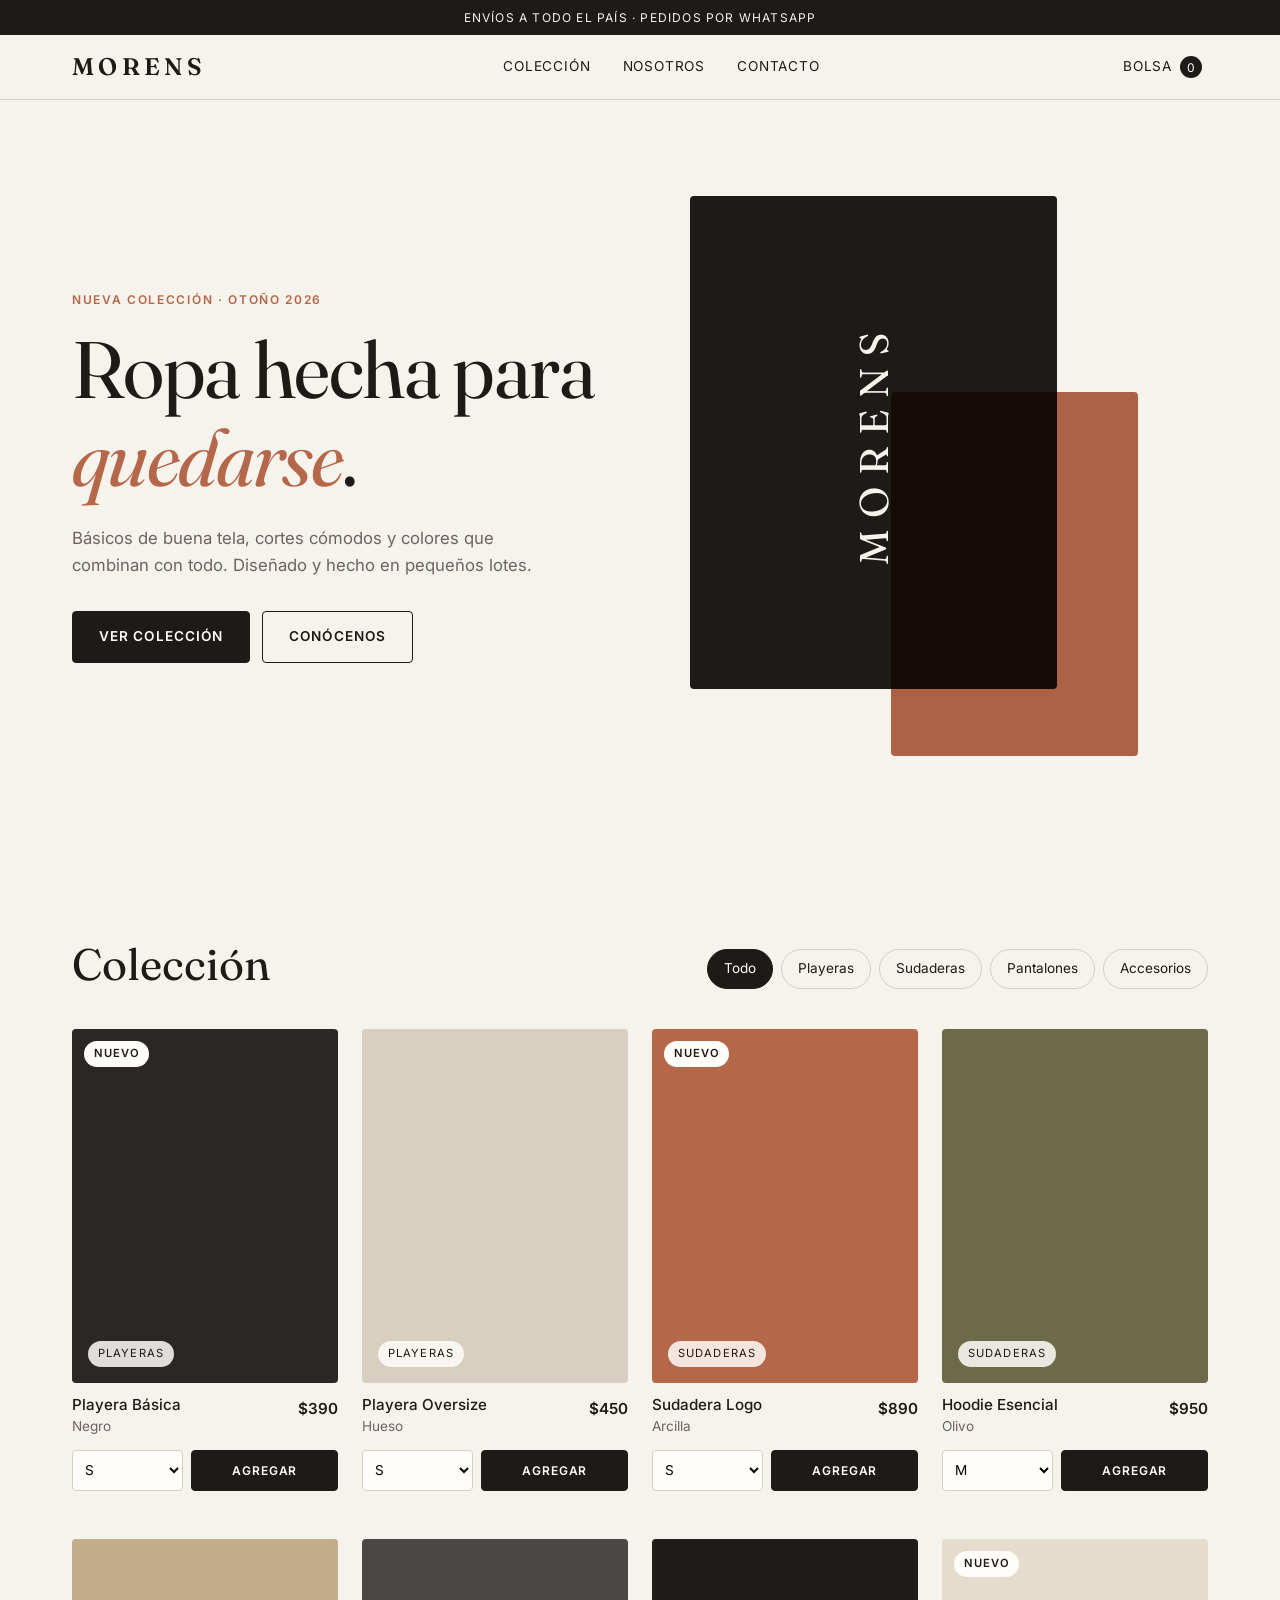
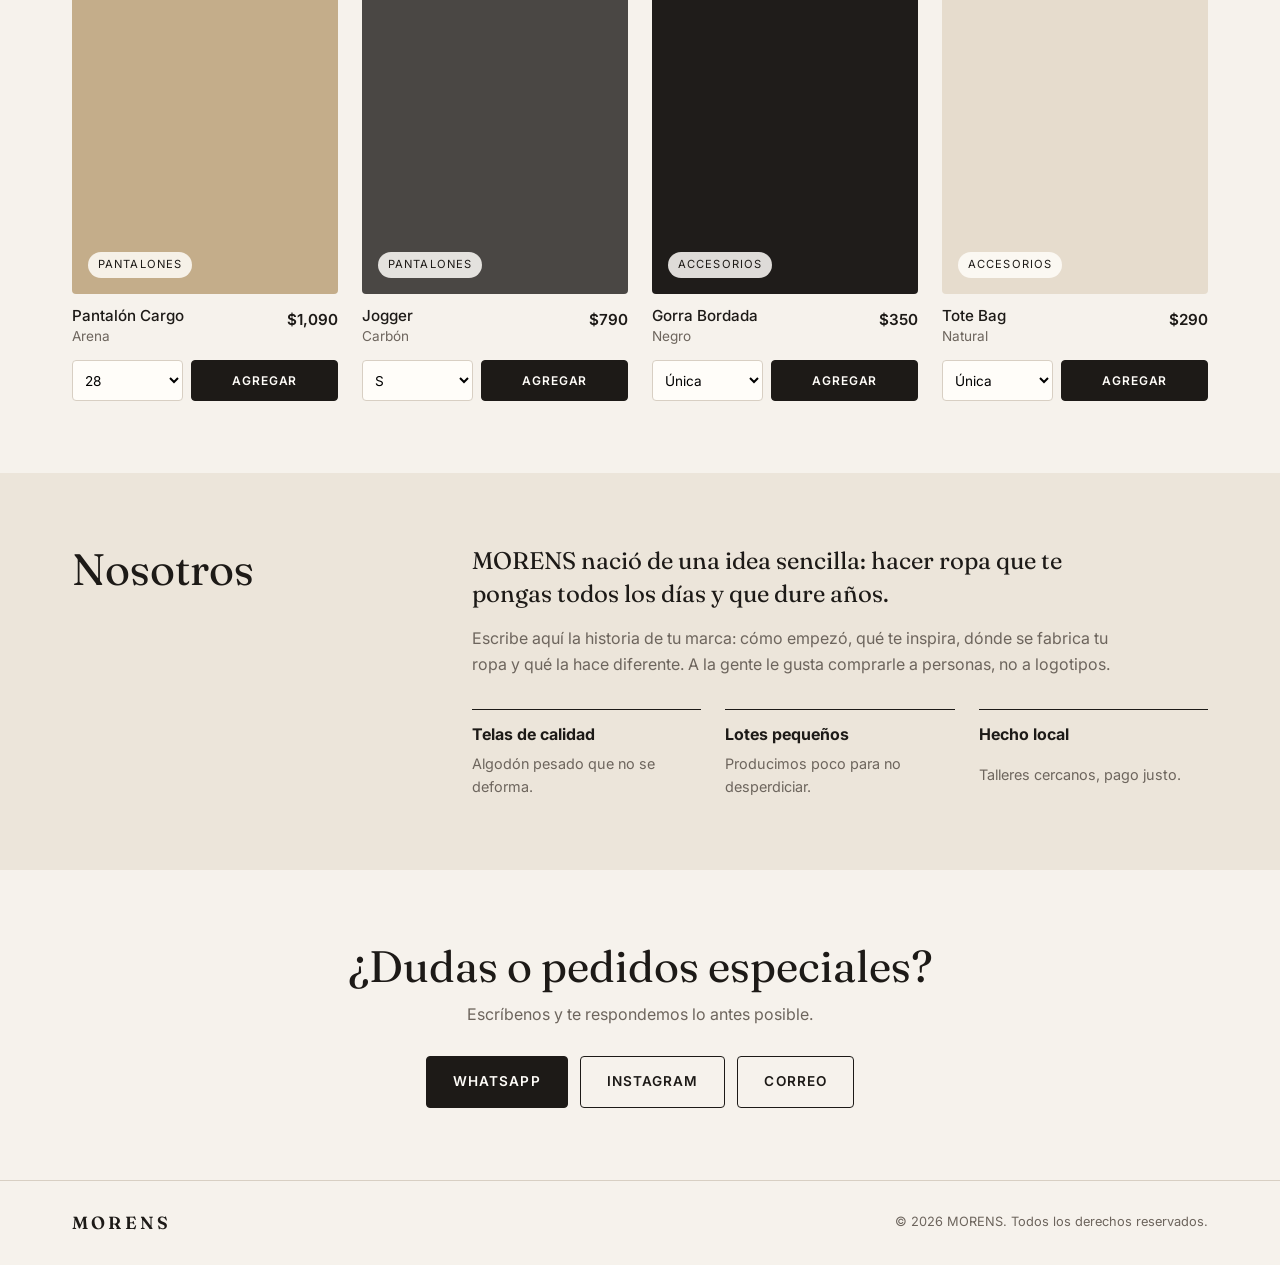
==== index.html @ 26c2f021 "Crear página web de la tienda MORENS Sitio estático listo para GitHub Pages: portada, catálogo con f" ====
<!doctype html>
<html lang="es">
<head>
  <meta charset="utf-8">
  <meta name="viewport" content="width=device-width, initial-scale=1">
  <title>MORENS — Ropa</title>
  <meta name="description" content="MORENS: ropa con estilo propio. Descubre la colección y haz tu pedido por WhatsApp.">
  <meta property="og:title" content="MORENS — Ropa">
  <meta property="og:description" content="Descubre la colección y haz tu pedido por WhatsApp.">
  <link rel="preconnect" href="https://fonts.googleapis.com">
  <link rel="preconnect" href="https://fonts.gstatic.com" crossorigin>
  <link href="https://fonts.googleapis.com/css2?family=Fraunces:opsz,wght@9..144,400;9..144,600&family=Inter:wght@400;500;600&display=swap" rel="stylesheet">
  <link rel="stylesheet" href="css/styles.css">
</head>
<body>
  <div class="anuncio">Envíos a todo el país · Pedidos por WhatsApp</div>

  <header class="header">
    <div class="contenedor header__fila">
      <button class="icon-btn menu-btn" aria-label="Abrir menú" aria-expanded="false" aria-controls="nav">
        <span></span><span></span>
      </button>
      <a href="#inicio" class="logo">MORENS</a>
      <nav id="nav" class="nav">
        <a href="#coleccion">Colección</a>
        <a href="#nosotros">Nosotros</a>
        <a href="#contacto">Contacto</a>
      </nav>
      <button class="bolsa-btn" aria-label="Abrir bolsa de compra">
        Bolsa <span class="bolsa-btn__num" data-num-bolsa>0</span>
      </button>
    </div>
  </header>

  <main>
    <section id="inicio" class="hero">
      <div class="contenedor hero__grid">
        <div class="hero__texto">
          <p class="eyebrow">Nueva colección · Otoño 2026</p>
          <h1>Ropa hecha para <em>quedarse</em>.</h1>
          <p class="hero__sub">Básicos de buena tela, cortes cómodos y colores que combinan con todo. Diseñado y hecho en pequeños lotes.</p>
          <div class="hero__acciones">
            <a href="#coleccion" class="btn btn--oscuro">Ver colección</a>
            <a href="#nosotros" class="btn btn--linea">Conócenos</a>
          </div>
        </div>
        <div class="hero__visual" aria-hidden="true">
          <div class="hero__bloque hero__bloque--a"><span>MORENS</span></div>
          <div class="hero__bloque hero__bloque--b"></div>
        </div>
      </div>
    </section>

    <section id="coleccion" class="seccion">
      <div class="contenedor">
        <div class="seccion__cabecera">
          <h2>Colección</h2>
          <div class="filtros" role="tablist" aria-label="Filtrar por categoría" data-filtros></div>
        </div>
        <div class="grid-productos" data-productos></div>
      </div>
    </section>

    <section id="nosotros" class="seccion seccion--alt">
      <div class="contenedor nosotros">
        <h2>Nosotros</h2>
        <div class="nosotros__texto">
          <p class="destacado">MORENS nació de una idea sencilla: hacer ropa que te pongas todos los días y que dure años.</p>
          <p>Escribe aquí la historia de tu marca: cómo empezó, qué te inspira, dónde se fabrica tu ropa y qué la hace diferente. A la gente le gusta comprarle a personas, no a logotipos.</p>
          <ul class="valores">
            <li><strong>Telas de calidad</strong><span>Algodón pesado que no se deforma.</span></li>
            <li><strong>Lotes pequeños</strong><span>Producimos poco para no desperdiciar.</span></li>
            <li><strong>Hecho local</strong><span>Talleres cercanos, pago justo.</span></li>
          </ul>
        </div>
      </div>
    </section>

    <section id="contacto" class="seccion">
      <div class="contenedor contacto">
        <h2>¿Dudas o pedidos especiales?</h2>
        <p>Escríbenos y te respondemos lo antes posible.</p>
        <div class="contacto__links">
          <a class="btn btn--oscuro" data-link-whatsapp target="_blank" rel="noopener">WhatsApp</a>
          <a class="btn btn--linea" data-link-instagram target="_blank" rel="noopener">Instagram</a>
          <a class="btn btn--linea" data-link-correo>Correo</a>
        </div>
      </div>
    </section>
  </main>

  <footer class="footer">
    <div class="contenedor footer__fila">
      <span class="logo logo--chico">MORENS</span>
      <span>© <span data-anio></span> MORENS. Todos los derechos reservados.</span>
    </div>
  </footer>

  <!-- Bolsa de compra -->
  <div class="overlay" data-overlay hidden></div>
  <aside class="bolsa" aria-label="Bolsa de compra" aria-hidden="true">
    <div class="bolsa__cabecera">
      <h3>Tu bolsa</h3>
      <button class="icon-btn cerrar-btn" data-cerrar-bolsa aria-label="Cerrar bolsa">×</button>
    </div>
    <div class="bolsa__items" data-bolsa-items></div>
    <div class="bolsa__pie">
      <div class="bolsa__total"><span>Total</span><strong data-bolsa-total>$0</strong></div>
      <button class="btn btn--oscuro btn--ancho" data-enviar-pedido>Enviar pedido por WhatsApp</button>
      <p class="bolsa__nota">Te confirmamos disponibilidad, envío y forma de pago por WhatsApp.</p>
    </div>
  </aside>

  <div class="aviso" role="status" aria-live="polite" data-aviso></div>

  <script src="js/productos.js"></script>
  <script src="js/main.js"></script>
</body>
</html>
---- css/styles.css ----
/* ============================================================
   Colores y tipografía de la marca — cámbialos aquí
   ============================================================ */
:root {
  --fondo: #f6f2ec;
  --fondo-alt: #ece5da;
  --tinta: #1d1a17;
  --tinta-suave: #6d655d;
  --acento: #b5674a;
  --linea: #d8cfc3;
  --blanco: #fffdf9;

  --serif: "Fraunces", Georgia, serif;
  --sans: "Inter", system-ui, -apple-system, sans-serif;

  --radio: 4px;
  --ancho: 1200px;
}

*,
*::before,
*::after { box-sizing: border-box; }

html { scroll-behavior: smooth; scroll-padding-top: 72px; }

body {
  margin: 0;
  background: var(--fondo);
  color: var(--tinta);
  font-family: var(--sans);
  font-size: 16px;
  line-height: 1.6;
  -webkit-font-smoothing: antialiased;
}
body.sin-scroll { overflow: hidden; }

img { max-width: 100%; display: block; }
a { color: inherit; }
h1, h2, h3 { font-family: var(--serif); font-weight: 400; line-height: 1.1; margin: 0; }
h2 { font-size: clamp(2rem, 4vw, 2.75rem); }
button { font: inherit; color: inherit; cursor: pointer; }

.contenedor { width: 100%; max-width: var(--ancho); margin: 0 auto; padding: 0 16px; }
@media (min-width: 720px) { .contenedor { padding: 0 32px; } }

.sr-only {
  position: absolute; width: 1px; height: 1px; padding: 0; margin: -1px;
  overflow: hidden; clip: rect(0 0 0 0); white-space: nowrap; border: 0;
}

/* ---------- Botones ---------- */
.btn {
  display: inline-flex; align-items: center; justify-content: center;
  padding: 14px 26px;
  border: 1px solid var(--tinta);
  border-radius: var(--radio);
  font-size: 0.85rem; font-weight: 600; letter-spacing: 0.08em; text-transform: uppercase;
  text-decoration: none;
  transition: background 0.2s, color 0.2s, opacity 0.2s;
}
.btn--oscuro { background: var(--tinta); color: var(--blanco); }
.btn--oscuro:hover { background: var(--acento); border-color: var(--acento); }
.btn--linea { background: transparent; }
.btn--linea:hover { background: var(--tinta); color: var(--blanco); }
.btn--chico { padding: 10px 16px; font-size: 0.75rem; }
.btn--ancho { width: 100%; }
.btn:disabled { opacity: 0.4; cursor: not-allowed; }

.icon-btn { background: none; border: 0; padding: 8px; }

/* ---------- Anuncio y header ---------- */
.anuncio {
  background: var(--tinta); color: var(--fondo);
  text-align: center; font-size: 0.75rem; letter-spacing: 0.1em; text-transform: uppercase;
  padding: 8px 16px;
}

.header {
  position: sticky; top: 0; z-index: 20;
  background: color-mix(in srgb, var(--fondo) 92%, transparent);
  backdrop-filter: blur(8px);
  border-bottom: 1px solid var(--linea);
}
.header__fila { display: flex; align-items: center; justify-content: space-between; height: 64px; gap: 16px; }

.logo {
  font-family: var(--serif); font-size: 1.5rem; font-weight: 600;
  letter-spacing: 0.18em; text-decoration: none;
}
.logo--chico { font-size: 1.1rem; }

.nav { display: flex; gap: 32px; }
.nav a { text-decoration: none; font-size: 0.85rem; letter-spacing: 0.06em; text-transform: uppercase; }
.nav a:hover { color: var(--acento); }

.bolsa-btn {
  background: none; border: 0; display: flex; align-items: center; gap: 8px;
  font-size: 0.85rem; letter-spacing: 0.06em; text-transform: uppercase;
}
.bolsa-btn__num {
  display: inline-grid; place-items: center; min-width: 22px; height: 22px; padding: 0 6px;
  background: var(--tinta); color: var(--blanco); border-radius: 11px; font-size: 0.75rem;
}

.menu-btn { display: none; flex-direction: column; gap: 6px; width: 40px; }
.menu-btn span { display: block; height: 1.5px; width: 22px; background: var(--tinta); transition: transform 0.2s; }
.menu-btn[aria-expanded="true"] span:first-child { transform: translateY(3.75px) rotate(45deg); }
.menu-btn[aria-expanded="true"] span:last-child { transform: translateY(-3.75px) rotate(-45deg); }

@media (max-width: 719px) {
  .menu-btn { display: flex; }
  .logo { position: absolute; left: 50%; transform: translateX(-50%); }
  .nav {
    position: absolute; top: 64px; left: 0; right: 0;
    flex-direction: column; gap: 0;
    background: var(--fondo); border-bottom: 1px solid var(--linea);
    display: none;
  }
  .nav.abierto { display: flex; }
  .nav a { padding: 16px; border-top: 1px solid var(--linea); }
}

/* ---------- Hero ---------- */
.hero { padding: 56px 0 72px; }
.hero__grid { display: grid; gap: 48px; align-items: center; }
@media (min-width: 900px) { .hero__grid { grid-template-columns: 1.1fr 1fr; } .hero { padding: 96px 0 112px; } }

.eyebrow { font-size: 0.75rem; letter-spacing: 0.14em; text-transform: uppercase; color: var(--acento); margin: 0 0 16px; font-weight: 600; }
.hero h1 { font-size: clamp(2.75rem, 7vw, 5rem); letter-spacing: -0.02em; }
.hero h1 em { color: var(--acento); }
.hero__sub { max-width: 460px; color: var(--tinta-suave); font-size: 1.05rem; margin: 24px 0 32px; }
.hero__acciones { display: flex; flex-wrap: wrap; gap: 12px; }

.hero__visual { position: relative; aspect-ratio: 4 / 5; max-height: 560px; }
.hero__bloque { position: absolute; border-radius: var(--radio); }
.hero__bloque--a {
  inset: 0 18% 12% 0; background: var(--tinta);
  display: grid; place-items: center;
}
.hero__bloque--a span {
  font-family: var(--serif); color: var(--fondo); font-size: clamp(1.5rem, 4vw, 2.5rem);
  letter-spacing: 0.3em; writing-mode: vertical-rl; transform: rotate(180deg);
}
.hero__bloque--b { inset: 35% 0 0 45%; background: var(--acento); mix-blend-mode: multiply; }

/* ---------- Secciones ---------- */
.seccion { padding: 72px 0; }
.seccion--alt { background: var(--fondo-alt); }
.seccion__cabecera { display: flex; flex-wrap: wrap; align-items: end; justify-content: space-between; gap: 24px; margin-bottom: 40px; }

.filtros { display: flex; flex-wrap: wrap; gap: 8px; }
.filtros button {
  background: transparent; border: 1px solid var(--linea); border-radius: 999px;
  padding: 8px 16px; font-size: 0.85rem;
}
.filtros button:hover { border-color: var(--tinta); }
.filtros button[aria-selected="true"] { background: var(--tinta); color: var(--blanco); border-color: var(--tinta); }

/* ---------- Productos ---------- */
.grid-productos { display: grid; grid-template-columns: repeat(2, minmax(0, 1fr)); gap: 32px 16px; }
@media (min-width: 900px) { .grid-productos { grid-template-columns: repeat(4, minmax(0, 1fr)); gap: 48px 24px; } }

.producto__img { position: relative; aspect-ratio: 3 / 4; overflow: hidden; border-radius: var(--radio); background: var(--fondo-alt); }
.producto__img img { width: 100%; height: 100%; object-fit: cover; transition: transform 0.5s; }
.producto:hover .producto__img img,
.producto:hover .placeholder { transform: scale(1.03); }

.placeholder {
  width: 100%; height: 100%;
  background: var(--tono);
  display: grid; place-items: end start; padding: 16px;
  transition: transform 0.5s;
}
.placeholder span {
  background: rgb(255 253 249 / 0.85); color: var(--tinta);
  padding: 4px 10px; border-radius: 999px;
  font-size: 0.7rem; letter-spacing: 0.1em; text-transform: uppercase;
}

.etiqueta {
  position: absolute; top: 12px; left: 12px; z-index: 1;
  background: var(--blanco); padding: 4px 10px; border-radius: 999px;
  font-size: 0.7rem; font-weight: 600; letter-spacing: 0.08em; text-transform: uppercase;
}

.producto__info { display: flex; flex-wrap: wrap; justify-content: space-between; gap: 4px 12px; margin-top: 14px; }
.producto h3 { font-family: var(--sans); font-size: 0.95rem; font-weight: 500; }
.producto__color { margin: 2px 0 0; font-size: 0.85rem; color: var(--tinta-suave); }
.producto__precio { margin: 0; font-weight: 600; font-size: 0.95rem; white-space: nowrap; }

.producto__compra { display: flex; flex-wrap: wrap; gap: 8px; margin-top: 12px; }
.producto__compra .btn { flex: 1 1 auto; }
@media (max-width: 559px) { .producto__info { flex-direction: column; } }
.producto__compra select {
  flex: 1 1 64px; min-width: 0; padding: 8px; border: 1px solid var(--linea); border-radius: var(--radio);
  background: var(--blanco); font: inherit; font-size: 0.85rem;
}

/* ---------- Nosotros ---------- */
.nosotros { display: grid; gap: 32px; }
@media (min-width: 900px) { .nosotros { grid-template-columns: 1fr 2fr; } }
.nosotros__texto p { margin: 0 0 16px; color: var(--tinta-suave); max-width: 640px; }
.nosotros__texto .destacado { font-family: var(--serif); font-size: 1.5rem; line-height: 1.35; color: var(--tinta); }
.valores { list-style: none; padding: 0; margin: 32px 0 0; display: grid; gap: 24px; }
@media (min-width: 720px) { .valores { grid-template-columns: repeat(3, 1fr); } }
.valores li { border-top: 1px solid var(--tinta); padding-top: 12px; display: grid; gap: 4px; }
.valores span { color: var(--tinta-suave); font-size: 0.9rem; }

/* ---------- Contacto ---------- */
.contacto { text-align: center; }
.contacto p { color: var(--tinta-suave); margin: 12px 0 28px; }
.contacto__links { display: flex; flex-wrap: wrap; justify-content: center; gap: 12px; }

/* ---------- Footer ---------- */
.footer { border-top: 1px solid var(--linea); padding: 28px 0; font-size: 0.8rem; color: var(--tinta-suave); }
.footer__fila { display: flex; flex-wrap: wrap; justify-content: space-between; align-items: center; gap: 12px; }
.footer .logo { color: var(--tinta); }

/* ---------- Bolsa ---------- */
.overlay { position: fixed; inset: 0; background: rgb(0 0 0 / 0.35); z-index: 30; }
.bolsa {
  position: fixed; top: 0; right: 0; bottom: 0; z-index: 40;
  width: min(420px, 100%);
  background: var(--fondo);
  display: flex; flex-direction: column;
  transform: translateX(100%); transition: transform 0.3s ease;
  visibility: hidden;
}
.bolsa.abierta { transform: none; visibility: visible; }
.bolsa__cabecera { display: flex; justify-content: space-between; align-items: center; padding: 16px 20px; border-bottom: 1px solid var(--linea); }
.bolsa__cabecera h3 { font-size: 1.5rem; }
.cerrar-btn { font-size: 1.75rem; line-height: 1; }

.bolsa__items { flex: 1; overflow-y: auto; padding: 8px 20px; }
.bolsa__vacia { color: var(--tinta-suave); text-align: center; margin-top: 48px; }

.item { display: grid; grid-template-columns: 64px 1fr auto; gap: 14px; padding: 16px 0; border-bottom: 1px solid var(--linea); }
.item__img { aspect-ratio: 3 / 4; border-radius: var(--radio); overflow: hidden; }
.item__img img { width: 100%; height: 100%; object-fit: cover; }
.item__img .placeholder span { display: none; }
.item__info { display: grid; gap: 2px; font-size: 0.9rem; align-content: start; }
.item__info span { color: var(--tinta-suave); font-size: 0.8rem; }
.item__precio { font-weight: 600; font-size: 0.9rem; }

.cantidad { display: inline-flex; align-items: center; gap: 12px; margin-top: 8px; border: 1px solid var(--linea); border-radius: var(--radio); width: fit-content; }
.cantidad button { background: none; border: 0; width: 28px; height: 28px; }
.cantidad span { color: var(--tinta); font-size: 0.85rem; }

.bolsa__pie { padding: 20px; border-top: 1px solid var(--linea); display: grid; gap: 14px; }
.bolsa__total { display: flex; justify-content: space-between; font-size: 1.05rem; }
.bolsa__nota { margin: 0; font-size: 0.75rem; color: var(--tinta-suave); text-align: center; }

/* ---------- Aviso ---------- */
.aviso {
  position: fixed; left: 50%; bottom: 24px; z-index: 50;
  transform: translate(-50%, 20px); opacity: 0; pointer-events: none;
  background: var(--tinta); color: var(--blanco);
  padding: 12px 20px; border-radius: var(--radio); font-size: 0.85rem;
  max-width: calc(100% - 32px);
  transition: opacity 0.25s, transform 0.25s;
}
.aviso.visible { opacity: 1; transform: translate(-50%, 0); }

@media (prefers-reduced-motion: reduce) {
  * { transition: none !important; scroll-behavior: auto !important; }
}
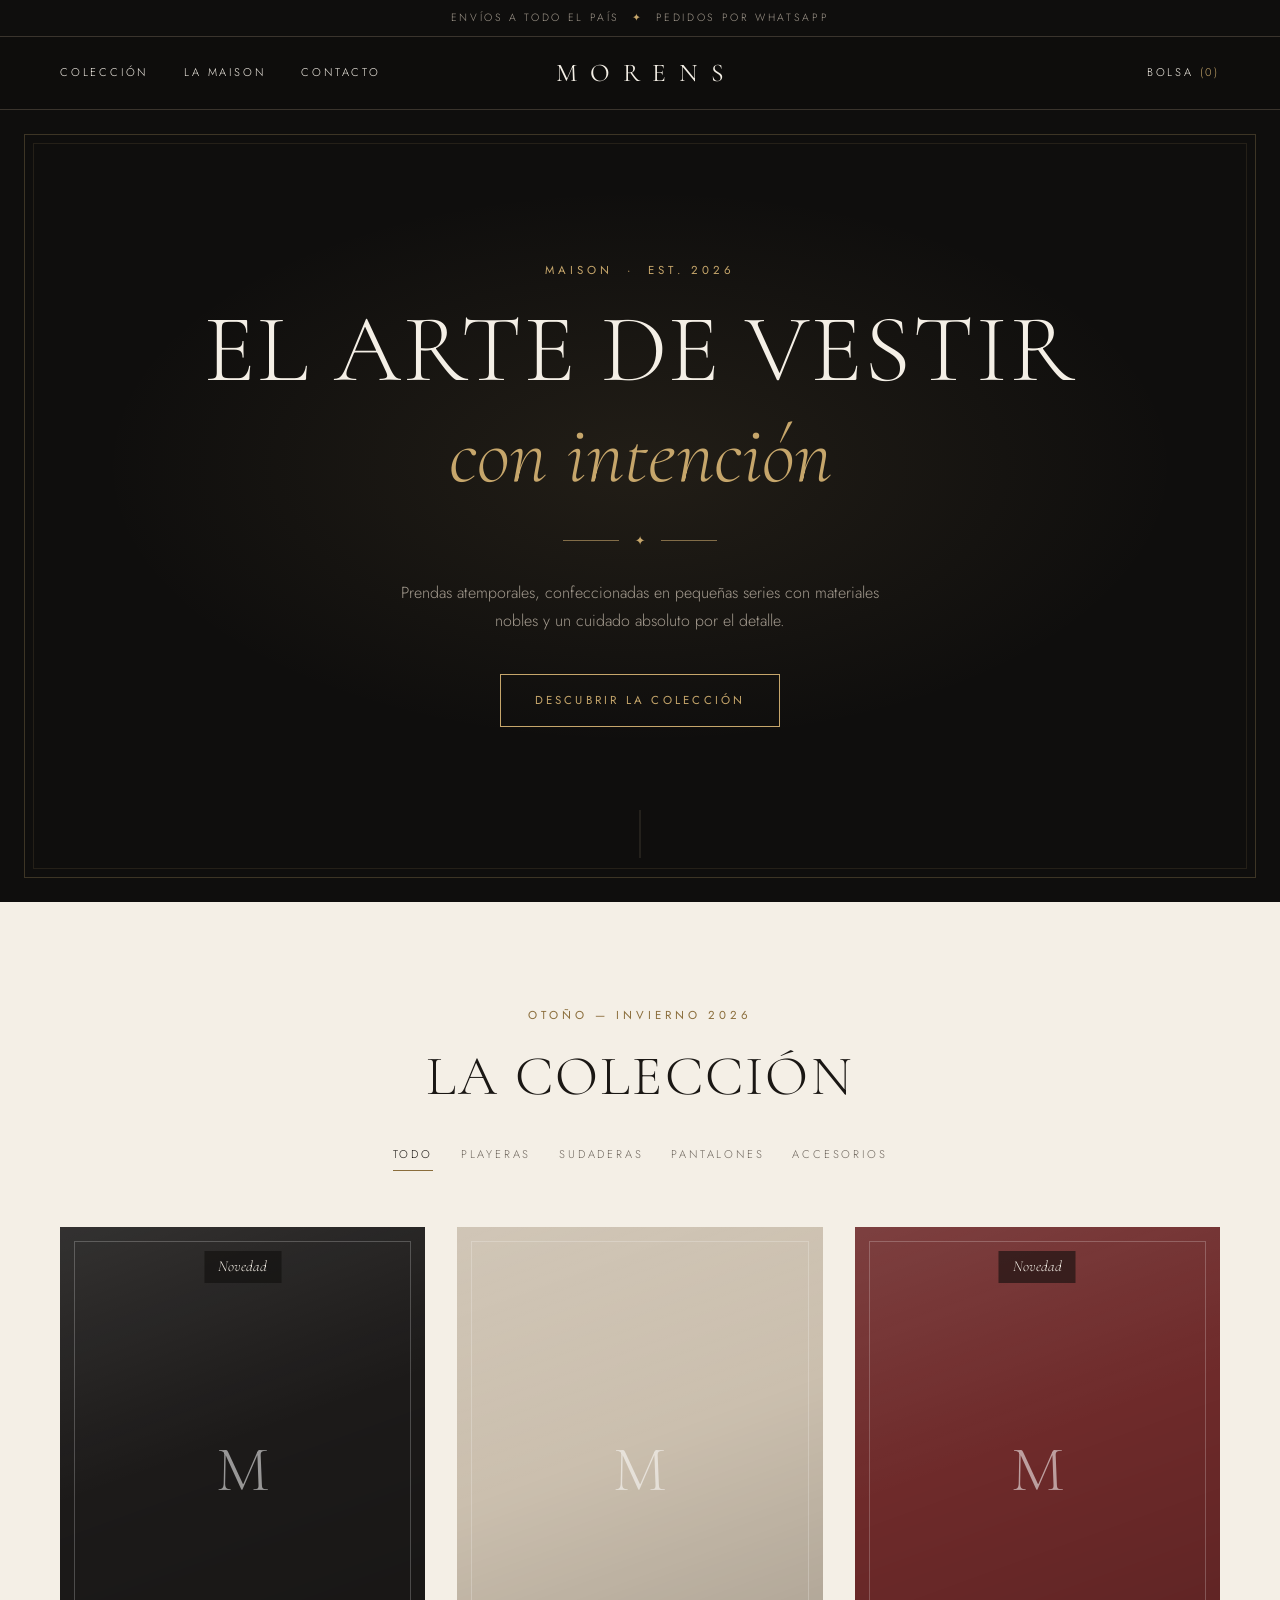
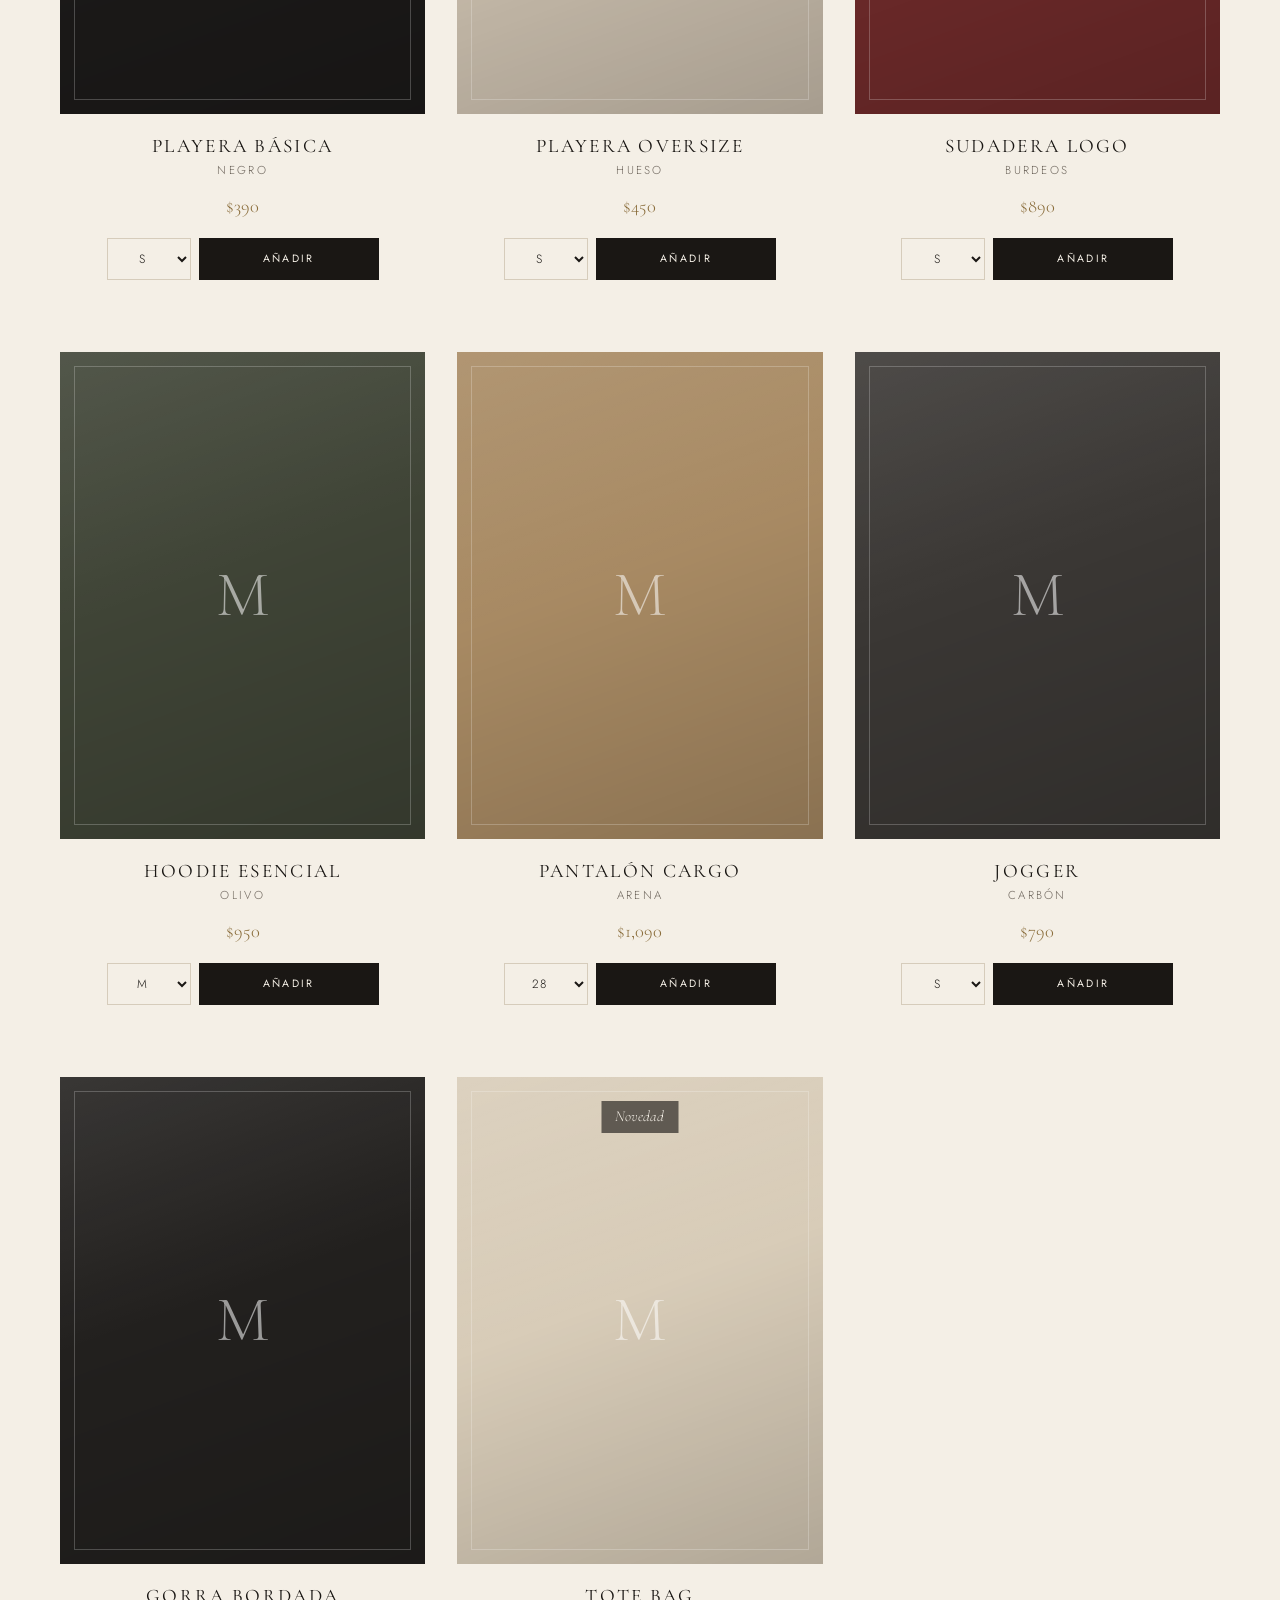
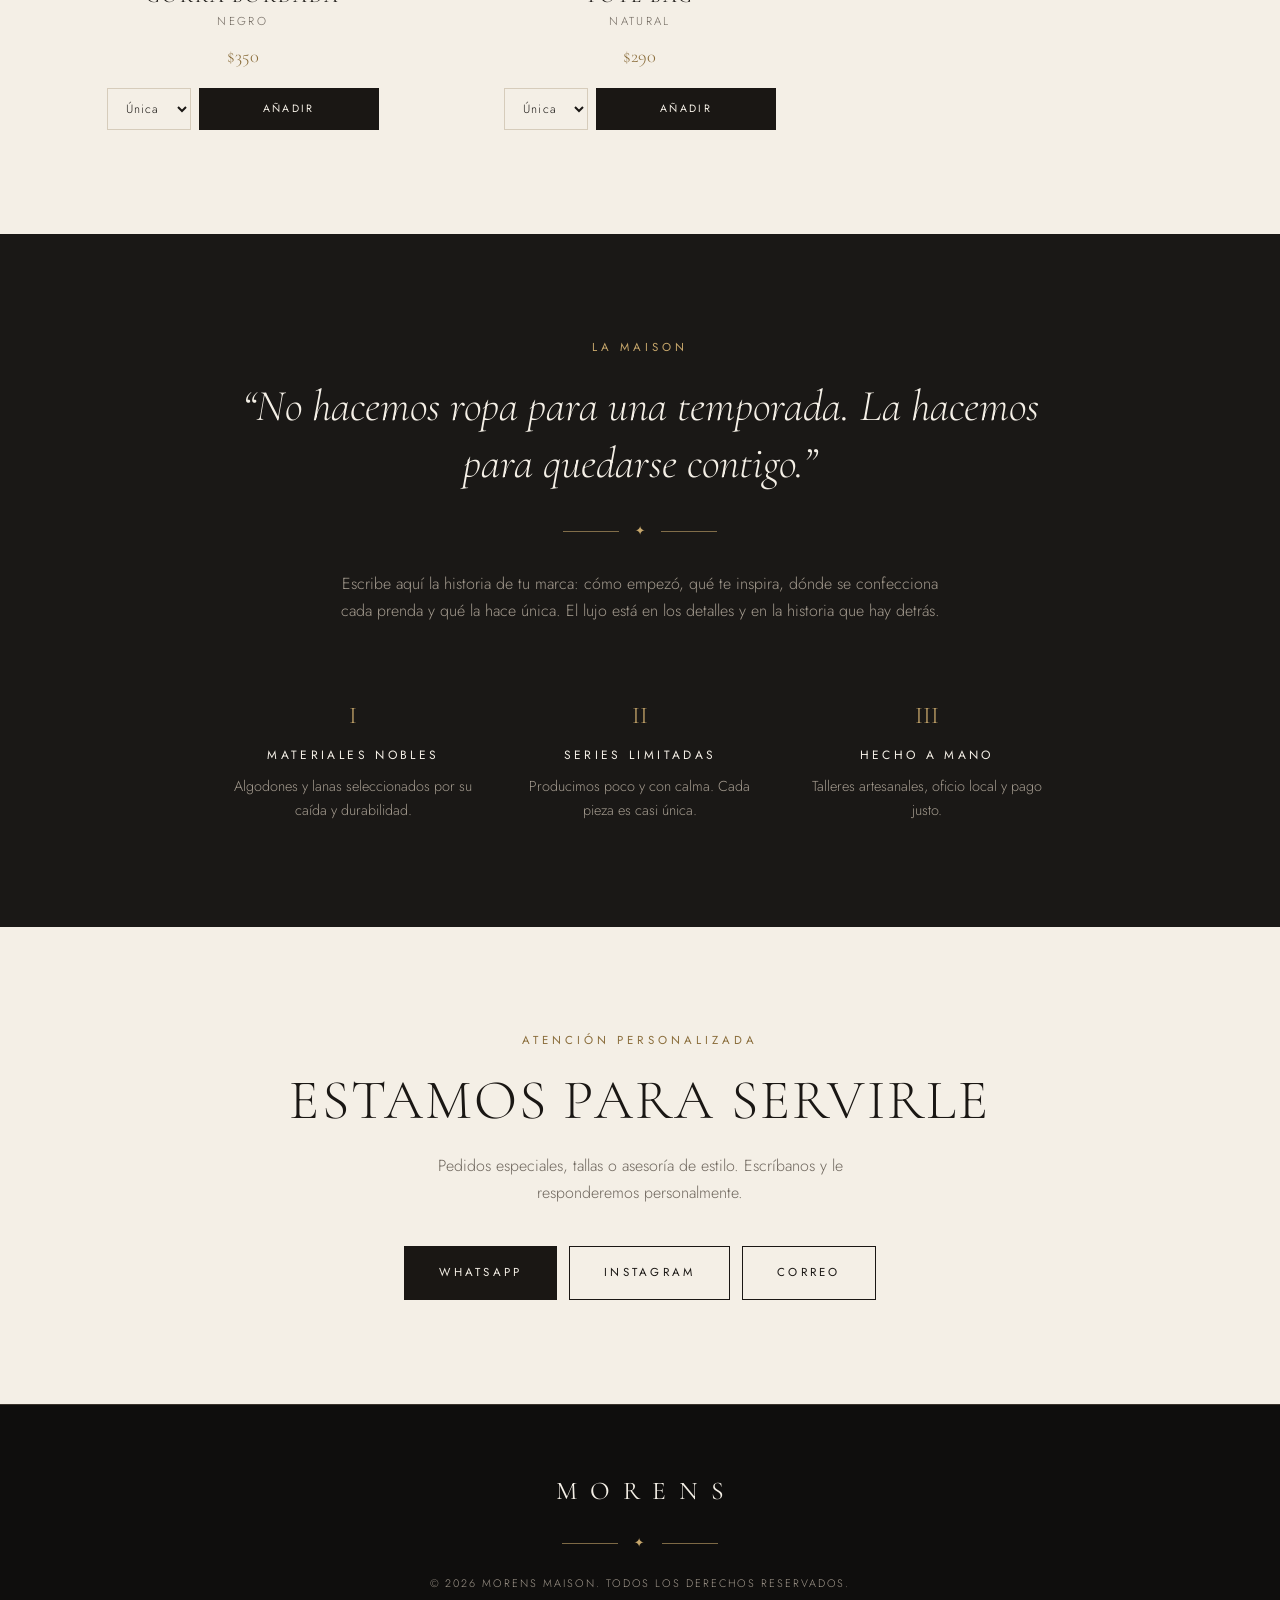
==== commit 49678696: "Cambiar la estética a un estilo de lujo elegante Fondo negro y crema con detalles dorados, tipografí" ====
--- a/index.html
+++ b/index.html
@@ -3,83 +3,79 @@
 <head>
   <meta charset="utf-8">
   <meta name="viewport" content="width=device-width, initial-scale=1">
-  <title>MORENS — Ropa</title>
-  <meta name="description" content="MORENS: ropa con estilo propio. Descubre la colección y haz tu pedido por WhatsApp.">
-  <meta property="og:title" content="MORENS — Ropa">
-  <meta property="og:description" content="Descubre la colección y haz tu pedido por WhatsApp.">
+  <title>MORENS — Maison</title>
+  <meta name="description" content="MORENS: prendas atemporales, confeccionadas en pequeñas series. Descubre la colección y haz tu pedido por WhatsApp.">
+  <meta property="og:title" content="MORENS — Maison">
+  <meta property="og:description" content="Prendas atemporales, confeccionadas en pequeñas series.">
+  <meta name="theme-color" content="#0f0e0d">
   <link rel="preconnect" href="https://fonts.googleapis.com">
   <link rel="preconnect" href="https://fonts.gstatic.com" crossorigin>
-  <link href="https://fonts.googleapis.com/css2?family=Fraunces:opsz,wght@9..144,400;9..144,600&family=Inter:wght@400;500;600&display=swap" rel="stylesheet">
+  <link href="https://fonts.googleapis.com/css2?family=Cormorant+Garamond:ital,wght@0,300;0,400;0,500;1,300;1,400&family=Jost:wght@300;400;500&display=swap" rel="stylesheet">
   <link rel="stylesheet" href="css/styles.css">
 </head>
 <body>
-  <div class="anuncio">Envíos a todo el país · Pedidos por WhatsApp</div>
+  <div class="anuncio">Envíos a todo el país <span class="orn">✦</span> Pedidos por WhatsApp</div>
 
   <header class="header">
     <div class="contenedor header__fila">
       <button class="icon-btn menu-btn" aria-label="Abrir menú" aria-expanded="false" aria-controls="nav">
         <span></span><span></span>
       </button>
-      <a href="#inicio" class="logo">MORENS</a>
       <nav id="nav" class="nav">
         <a href="#coleccion">Colección</a>
-        <a href="#nosotros">Nosotros</a>
+        <a href="#nosotros">La Maison</a>
         <a href="#contacto">Contacto</a>
       </nav>
+      <a href="#inicio" class="logo">MORENS</a>
       <button class="bolsa-btn" aria-label="Abrir bolsa de compra">
-        Bolsa <span class="bolsa-btn__num" data-num-bolsa>0</span>
+        Bolsa <span class="bolsa-btn__num">(<span data-num-bolsa>0</span>)</span>
       </button>
     </div>
   </header>
 
   <main>
     <section id="inicio" class="hero">
-      <div class="contenedor hero__grid">
-        <div class="hero__texto">
-          <p class="eyebrow">Nueva colección · Otoño 2026</p>
-          <h1>Ropa hecha para <em>quedarse</em>.</h1>
-          <p class="hero__sub">Básicos de buena tela, cortes cómodos y colores que combinan con todo. Diseñado y hecho en pequeños lotes.</p>
-          <div class="hero__acciones">
-            <a href="#coleccion" class="btn btn--oscuro">Ver colección</a>
-            <a href="#nosotros" class="btn btn--linea">Conócenos</a>
-          </div>
-        </div>
-        <div class="hero__visual" aria-hidden="true">
-          <div class="hero__bloque hero__bloque--a"><span>MORENS</span></div>
-          <div class="hero__bloque hero__bloque--b"></div>
-        </div>
+      <div class="hero__marco" aria-hidden="true"></div>
+      <div class="contenedor hero__contenido">
+        <p class="eyebrow">Maison <span class="orn">·</span> Est. 2026</p>
+        <h1>El arte de vestir<br><em>con intención</em></h1>
+        <div class="ornamento" aria-hidden="true"><span></span>✦<span></span></div>
+        <p class="hero__sub">Prendas atemporales, confeccionadas en pequeñas series con materiales nobles y un cuidado absoluto por el detalle.</p>
+        <a href="#coleccion" class="btn btn--oro">Descubrir la colección</a>
       </div>
+      <a href="#coleccion" class="hero__scroll" aria-label="Ir a la colección"><span></span></a>
     </section>
 
-    <section id="coleccion" class="seccion">
+    <section id="coleccion" class="seccion seccion--crema">
       <div class="contenedor">
         <div class="seccion__cabecera">
-          <h2>Colección</h2>
+          <p class="eyebrow">Otoño — Invierno 2026</p>
+          <h2>La Colección</h2>
           <div class="filtros" role="tablist" aria-label="Filtrar por categoría" data-filtros></div>
         </div>
         <div class="grid-productos" data-productos></div>
       </div>
     </section>
 
-    <section id="nosotros" class="seccion seccion--alt">
+    <section id="nosotros" class="seccion seccion--noche">
       <div class="contenedor nosotros">
-        <h2>Nosotros</h2>
-        <div class="nosotros__texto">
-          <p class="destacado">MORENS nació de una idea sencilla: hacer ropa que te pongas todos los días y que dure años.</p>
-          <p>Escribe aquí la historia de tu marca: cómo empezó, qué te inspira, dónde se fabrica tu ropa y qué la hace diferente. A la gente le gusta comprarle a personas, no a logotipos.</p>
-          <ul class="valores">
-            <li><strong>Telas de calidad</strong><span>Algodón pesado que no se deforma.</span></li>
-            <li><strong>Lotes pequeños</strong><span>Producimos poco para no desperdiciar.</span></li>
-            <li><strong>Hecho local</strong><span>Talleres cercanos, pago justo.</span></li>
-          </ul>
-        </div>
+        <p class="eyebrow">La Maison</p>
+        <p class="nosotros__cita">“No hacemos ropa para una temporada. La hacemos para quedarse contigo.”</p>
+        <div class="ornamento" aria-hidden="true"><span></span>✦<span></span></div>
+        <p class="nosotros__texto">Escribe aquí la historia de tu marca: cómo empezó, qué te inspira, dónde se confecciona cada prenda y qué la hace única. El lujo está en los detalles y en la historia que hay detrás.</p>
+        <ul class="valores">
+          <li><span class="valores__num">I</span><strong>Materiales nobles</strong><span>Algodones y lanas seleccionados por su caída y durabilidad.</span></li>
+          <li><span class="valores__num">II</span><strong>Series limitadas</strong><span>Producimos poco y con calma. Cada pieza es casi única.</span></li>
+          <li><span class="valores__num">III</span><strong>Hecho a mano</strong><span>Talleres artesanales, oficio local y pago justo.</span></li>
+        </ul>
       </div>
     </section>
 
-    <section id="contacto" class="seccion">
+    <section id="contacto" class="seccion seccion--crema">
       <div class="contenedor contacto">
-        <h2>¿Dudas o pedidos especiales?</h2>
-        <p>Escríbenos y te respondemos lo antes posible.</p>
+        <p class="eyebrow">Atención personalizada</p>
+        <h2>Estamos para servirle</h2>
+        <p>Pedidos especiales, tallas o asesoría de estilo. Escríbanos y le responderemos personalmente.</p>
         <div class="contacto__links">
           <a class="btn btn--oscuro" data-link-whatsapp target="_blank" rel="noopener">WhatsApp</a>
           <a class="btn btn--linea" data-link-instagram target="_blank" rel="noopener">Instagram</a>
@@ -90,9 +86,10 @@
   </main>
 
   <footer class="footer">
-    <div class="contenedor footer__fila">
-      <span class="logo logo--chico">MORENS</span>
-      <span>© <span data-anio></span> MORENS. Todos los derechos reservados.</span>
+    <div class="contenedor footer__contenido">
+      <span class="logo">MORENS</span>
+      <div class="ornamento" aria-hidden="true"><span></span>✦<span></span></div>
+      <span>© <span data-anio></span> MORENS Maison. Todos los derechos reservados.</span>
     </div>
   </footer>
 
@@ -100,14 +97,14 @@
   <div class="overlay" data-overlay hidden></div>
   <aside class="bolsa" aria-label="Bolsa de compra" aria-hidden="true">
     <div class="bolsa__cabecera">
-      <h3>Tu bolsa</h3>
+      <h3>Su bolsa</h3>
       <button class="icon-btn cerrar-btn" data-cerrar-bolsa aria-label="Cerrar bolsa">×</button>
     </div>
     <div class="bolsa__items" data-bolsa-items></div>
     <div class="bolsa__pie">
       <div class="bolsa__total"><span>Total</span><strong data-bolsa-total>$0</strong></div>
       <button class="btn btn--oscuro btn--ancho" data-enviar-pedido>Enviar pedido por WhatsApp</button>
-      <p class="bolsa__nota">Te confirmamos disponibilidad, envío y forma de pago por WhatsApp.</p>
+      <p class="bolsa__nota">Le confirmaremos disponibilidad, envío y forma de pago por WhatsApp.</p>
     </div>
   </aside>
 
--- a/css/styles.css
+++ b/css/styles.css
@@ -2,265 +2,358 @@
    Colores y tipografía de la marca — cámbialos aquí
    ============================================================ */
 :root {
-  --fondo: #f6f2ec;
-  --fondo-alt: #ece5da;
-  --tinta: #1d1a17;
-  --tinta-suave: #6d655d;
-  --acento: #b5674a;
-  --linea: #d8cfc3;
-  --blanco: #fffdf9;
-
-  --serif: "Fraunces", Georgia, serif;
-  --sans: "Inter", system-ui, -apple-system, sans-serif;
-
-  --radio: 4px;
-  --ancho: 1200px;
+  --noche: #0f0e0d;
+  --noche-2: #1a1816;
+  --crema: #f4efe6;
+  --crema-2: #e9e1d3;
+  --tinta: #1a1714;
+  --gris: #6f675e;
+  --gris-claro: #a39a8e;
+  --oro: #c6a66b;        /* dorado sobre fondo oscuro */
+  --oro-oscuro: #8a6d3b; /* dorado sobre fondo crema (más legible) */
+  --linea-crema: #d6ccbb;
+  --linea-noche: #3a342d;
+
+  --serif: "Cormorant Garamond", "Times New Roman", serif;
+  --sans: "Jost", system-ui, -apple-system, sans-serif;
+
+  --ancho: 1240px;
 }
 
 *,
 *::before,
 *::after { box-sizing: border-box; }
 
-html { scroll-behavior: smooth; scroll-padding-top: 72px; }
+html { scroll-behavior: smooth; scroll-padding-top: 76px; }
 
 body {
   margin: 0;
-  background: var(--fondo);
-  color: var(--tinta);
+  background: var(--noche);
+  color: var(--crema);
   font-family: var(--sans);
+  font-weight: 300;
   font-size: 16px;
-  line-height: 1.6;
+  line-height: 1.7;
   -webkit-font-smoothing: antialiased;
 }
 body.sin-scroll { overflow: hidden; }
 
 img { max-width: 100%; display: block; }
 a { color: inherit; }
-h1, h2, h3 { font-family: var(--serif); font-weight: 400; line-height: 1.1; margin: 0; }
-h2 { font-size: clamp(2rem, 4vw, 2.75rem); }
+h1, h2, h3 { font-family: var(--serif); font-weight: 300; line-height: 1.1; margin: 0; }
+h2 { font-size: clamp(2.25rem, 5vw, 3.5rem); letter-spacing: 0.04em; }
 button { font: inherit; color: inherit; cursor: pointer; }
 
 .contenedor { width: 100%; max-width: var(--ancho); margin: 0 auto; padding: 0 16px; }
-@media (min-width: 720px) { .contenedor { padding: 0 32px; } }
+@media (min-width: 720px) { .contenedor { padding: 0 40px; } }
 
 .sr-only {
   position: absolute; width: 1px; height: 1px; padding: 0; margin: -1px;
   overflow: hidden; clip: rect(0 0 0 0); white-space: nowrap; border: 0;
 }
 
+.eyebrow {
+  margin: 0 0 20px;
+  font-size: 0.72rem; font-weight: 400; letter-spacing: 0.35em; text-transform: uppercase;
+  color: var(--oro);
+}
+.seccion--crema .eyebrow { color: var(--oro-oscuro); }
+.orn { color: var(--oro); margin: 0 0.6em; }
+
+/* Línea — ✦ — línea */
+.ornamento {
+  display: flex; align-items: center; justify-content: center; gap: 16px;
+  color: var(--oro); font-size: 0.8rem; margin: 28px auto;
+}
+.ornamento span { width: 56px; height: 1px; background: currentColor; opacity: 0.6; }
+
 /* ---------- Botones ---------- */
 .btn {
   display: inline-flex; align-items: center; justify-content: center;
-  padding: 14px 26px;
-  border: 1px solid var(--tinta);
-  border-radius: var(--radio);
-  font-size: 0.85rem; font-weight: 600; letter-spacing: 0.08em; text-transform: uppercase;
+  padding: 16px 34px;
+  border: 1px solid currentColor;
+  border-radius: 0;
+  font-family: var(--sans); font-size: 0.72rem; font-weight: 400;
+  letter-spacing: 0.28em; text-transform: uppercase;
   text-decoration: none;
-  transition: background 0.2s, color 0.2s, opacity 0.2s;
-}
-.btn--oscuro { background: var(--tinta); color: var(--blanco); }
-.btn--oscuro:hover { background: var(--acento); border-color: var(--acento); }
-.btn--linea { background: transparent; }
-.btn--linea:hover { background: var(--tinta); color: var(--blanco); }
-.btn--chico { padding: 10px 16px; font-size: 0.75rem; }
+  transition: background 0.35s, color 0.35s, border-color 0.35s;
+}
+.btn--oro { color: var(--oro); background: transparent; }
+.btn--oro:hover { background: var(--oro); color: var(--noche); border-color: var(--oro); }
+.btn--oscuro { background: var(--tinta); color: var(--crema); border-color: var(--tinta); }
+.btn--oscuro:hover { background: var(--oro-oscuro); border-color: var(--oro-oscuro); }
+.btn--linea { background: transparent; color: var(--tinta); }
+.btn--linea:hover { background: var(--tinta); color: var(--crema); border-color: var(--tinta); }
+.btn--chico { padding: 11px 14px; font-size: 0.66rem; letter-spacing: 0.22em; }
 .btn--ancho { width: 100%; }
-.btn:disabled { opacity: 0.4; cursor: not-allowed; }
+.btn:disabled { opacity: 0.35; cursor: not-allowed; }
 
 .icon-btn { background: none; border: 0; padding: 8px; }
 
 /* ---------- Anuncio y header ---------- */
 .anuncio {
-  background: var(--tinta); color: var(--fondo);
-  text-align: center; font-size: 0.75rem; letter-spacing: 0.1em; text-transform: uppercase;
-  padding: 8px 16px;
+  background: var(--noche); color: var(--gris-claro);
+  border-bottom: 1px solid var(--linea-noche);
+  text-align: center; font-size: 0.66rem; letter-spacing: 0.25em; text-transform: uppercase;
+  padding: 9px 16px;
 }
 
 .header {
   position: sticky; top: 0; z-index: 20;
-  background: color-mix(in srgb, var(--fondo) 92%, transparent);
-  backdrop-filter: blur(8px);
-  border-bottom: 1px solid var(--linea);
-}
-.header__fila { display: flex; align-items: center; justify-content: space-between; height: 64px; gap: 16px; }
-
+  background: color-mix(in srgb, var(--noche) 94%, transparent);
+  backdrop-filter: blur(10px);
+  border-bottom: 1px solid var(--linea-noche);
+}
+.header__fila {
+  display: grid; grid-template-columns: 1fr auto 1fr; align-items: center;
+  height: 72px; gap: 16px;
+}
+
+.header .logo { grid-column: 2; }
 .logo {
-  font-family: var(--serif); font-size: 1.5rem; font-weight: 600;
-  letter-spacing: 0.18em; text-decoration: none;
-}
-.logo--chico { font-size: 1.1rem; }
-
-.nav { display: flex; gap: 32px; }
-.nav a { text-decoration: none; font-size: 0.85rem; letter-spacing: 0.06em; text-transform: uppercase; }
-.nav a:hover { color: var(--acento); }
+  font-family: var(--serif); font-size: 1.6rem; font-weight: 400;
+  letter-spacing: 0.5em; margin-right: -0.5em; /* compensa el espaciado de la última letra */
+  text-decoration: none; color: var(--crema);
+}
+
+.nav { grid-column: 1; display: flex; gap: 36px; }
+.nav a {
+  text-decoration: none; font-size: 0.7rem; letter-spacing: 0.25em; text-transform: uppercase;
+  color: var(--crema); transition: color 0.3s;
+}
+.nav a:hover { color: var(--oro); }
 
 .bolsa-btn {
-  background: none; border: 0; display: flex; align-items: center; gap: 8px;
-  font-size: 0.85rem; letter-spacing: 0.06em; text-transform: uppercase;
-}
-.bolsa-btn__num {
-  display: inline-grid; place-items: center; min-width: 22px; height: 22px; padding: 0 6px;
-  background: var(--tinta); color: var(--blanco); border-radius: 11px; font-size: 0.75rem;
-}
-
-.menu-btn { display: none; flex-direction: column; gap: 6px; width: 40px; }
-.menu-btn span { display: block; height: 1.5px; width: 22px; background: var(--tinta); transition: transform 0.2s; }
-.menu-btn[aria-expanded="true"] span:first-child { transform: translateY(3.75px) rotate(45deg); }
-.menu-btn[aria-expanded="true"] span:last-child { transform: translateY(-3.75px) rotate(-45deg); }
-
-@media (max-width: 719px) {
+  grid-column: 3; justify-self: end;
+  background: none; border: 0; padding: 8px 0;
+  font-size: 0.7rem; letter-spacing: 0.25em; text-transform: uppercase;
+  transition: color 0.3s;
+}
+.bolsa-btn:hover { color: var(--oro); }
+.bolsa-btn__num { color: var(--oro); }
+
+.menu-btn { display: none; flex-direction: column; gap: 7px; width: 40px; grid-column: 1; }
+.menu-btn span { display: block; height: 1px; width: 24px; background: var(--crema); transition: transform 0.3s; }
+.menu-btn[aria-expanded="true"] span:first-child { transform: translateY(4px) rotate(45deg); }
+.menu-btn[aria-expanded="true"] span:last-child { transform: translateY(-4px) rotate(-45deg); }
+
+@media (max-width: 799px) {
   .menu-btn { display: flex; }
-  .logo { position: absolute; left: 50%; transform: translateX(-50%); }
+  .logo { font-size: 1.3rem; letter-spacing: 0.4em; margin-right: -0.4em; }
+  .bolsa-btn { font-size: 0; letter-spacing: 0; }
+  .bolsa-btn::before { content: "Bolsa"; font-size: 0.66rem; letter-spacing: 0.2em; }
+  .bolsa-btn__num { font-size: 0.66rem; letter-spacing: 0.1em; margin-left: 4px; }
   .nav {
-    position: absolute; top: 64px; left: 0; right: 0;
+    position: absolute; top: 72px; left: 0; right: 0;
     flex-direction: column; gap: 0;
-    background: var(--fondo); border-bottom: 1px solid var(--linea);
+    background: var(--noche); border-bottom: 1px solid var(--linea-noche);
     display: none;
   }
   .nav.abierto { display: flex; }
-  .nav a { padding: 16px; border-top: 1px solid var(--linea); }
+  .nav a { padding: 20px 16px; border-top: 1px solid var(--linea-noche); text-align: center; }
 }
 
 /* ---------- Hero ---------- */
-.hero { padding: 56px 0 72px; }
-.hero__grid { display: grid; gap: 48px; align-items: center; }
-@media (min-width: 900px) { .hero__grid { grid-template-columns: 1.1fr 1fr; } .hero { padding: 96px 0 112px; } }
-
-.eyebrow { font-size: 0.75rem; letter-spacing: 0.14em; text-transform: uppercase; color: var(--acento); margin: 0 0 16px; font-weight: 600; }
-.hero h1 { font-size: clamp(2.75rem, 7vw, 5rem); letter-spacing: -0.02em; }
-.hero h1 em { color: var(--acento); }
-.hero__sub { max-width: 460px; color: var(--tinta-suave); font-size: 1.05rem; margin: 24px 0 32px; }
-.hero__acciones { display: flex; flex-wrap: wrap; gap: 12px; }
-
-.hero__visual { position: relative; aspect-ratio: 4 / 5; max-height: 560px; }
-.hero__bloque { position: absolute; border-radius: var(--radio); }
-.hero__bloque--a {
-  inset: 0 18% 12% 0; background: var(--tinta);
+.hero {
+  position: relative;
+  min-height: calc(100svh - 108px);
   display: grid; place-items: center;
-}
-.hero__bloque--a span {
-  font-family: var(--serif); color: var(--fondo); font-size: clamp(1.5rem, 4vw, 2.5rem);
-  letter-spacing: 0.3em; writing-mode: vertical-rl; transform: rotate(180deg);
-}
-.hero__bloque--b { inset: 35% 0 0 45%; background: var(--acento); mix-blend-mode: multiply; }
+  padding: 96px 0 120px;
+  text-align: center;
+  background:
+    radial-gradient(ellipse 60% 50% at 50% 45%, rgb(198 166 107 / 0.10), transparent 70%),
+    var(--noche);
+  overflow: hidden;
+}
+.hero__marco {
+  position: absolute; inset: 24px;
+  border: 1px solid rgb(198 166 107 / 0.25);
+  pointer-events: none;
+}
+.hero__marco::before {
+  content: ""; position: absolute; inset: 8px;
+  border: 1px solid rgb(198 166 107 / 0.12);
+}
+@media (max-width: 719px) { .hero__marco { inset: 12px; } }
+
+.hero__contenido { position: relative; }
+.hero h1 {
+  font-size: clamp(2.75rem, 8vw, 6rem);
+  font-weight: 300; letter-spacing: 0.02em; line-height: 1.05;
+  text-transform: uppercase;
+}
+.hero h1 em {
+  font-style: italic; text-transform: none; color: var(--oro);
+  font-size: 0.85em; letter-spacing: 0;
+}
+.hero__sub {
+  max-width: 480px; margin: 0 auto 40px;
+  color: var(--gris-claro); font-size: 1rem;
+}
+
+.hero__scroll {
+  position: absolute; left: 50%; bottom: 44px; transform: translateX(-50%);
+  width: 1px; height: 48px; background: var(--linea-noche); overflow: hidden;
+}
+.hero__scroll span {
+  position: absolute; left: 0; top: -100%; width: 1px; height: 100%; background: var(--oro);
+  animation: caer 2.4s ease-in-out infinite;
+}
+@keyframes caer { to { top: 100%; } }
 
 /* ---------- Secciones ---------- */
-.seccion { padding: 72px 0; }
-.seccion--alt { background: var(--fondo-alt); }
-.seccion__cabecera { display: flex; flex-wrap: wrap; align-items: end; justify-content: space-between; gap: 24px; margin-bottom: 40px; }
-
-.filtros { display: flex; flex-wrap: wrap; gap: 8px; }
+.seccion { padding: 104px 0; }
+.seccion--crema { background: var(--crema); color: var(--tinta); }
+.seccion--noche { background: var(--noche-2); color: var(--crema); }
+
+.seccion__cabecera { text-align: center; margin-bottom: 56px; }
+.seccion__cabecera h2 { text-transform: uppercase; }
+
+.filtros { display: flex; flex-wrap: wrap; justify-content: center; gap: 4px 28px; margin-top: 32px; }
 .filtros button {
-  background: transparent; border: 1px solid var(--linea); border-radius: 999px;
-  padding: 8px 16px; font-size: 0.85rem;
-}
-.filtros button:hover { border-color: var(--tinta); }
-.filtros button[aria-selected="true"] { background: var(--tinta); color: var(--blanco); border-color: var(--tinta); }
+  background: none; border: 0; padding: 6px 0;
+  font-size: 0.7rem; letter-spacing: 0.25em; text-transform: uppercase; color: var(--gris);
+  border-bottom: 1px solid transparent;
+  transition: color 0.3s, border-color 0.3s;
+}
+.filtros button:hover { color: var(--tinta); }
+.filtros button[aria-selected="true"] { color: var(--tinta); border-bottom-color: var(--oro-oscuro); }
 
 /* ---------- Productos ---------- */
-.grid-productos { display: grid; grid-template-columns: repeat(2, minmax(0, 1fr)); gap: 32px 16px; }
-@media (min-width: 900px) { .grid-productos { grid-template-columns: repeat(4, minmax(0, 1fr)); gap: 48px 24px; } }
-
-.producto__img { position: relative; aspect-ratio: 3 / 4; overflow: hidden; border-radius: var(--radio); background: var(--fondo-alt); }
-.producto__img img { width: 100%; height: 100%; object-fit: cover; transition: transform 0.5s; }
+.grid-productos { display: grid; grid-template-columns: repeat(2, minmax(0, 1fr)); gap: 48px 16px; }
+@media (min-width: 900px) { .grid-productos { grid-template-columns: repeat(3, minmax(0, 1fr)); gap: 72px 32px; } }
+
+.producto { text-align: center; }
+.producto__img { position: relative; aspect-ratio: 3 / 4; overflow: hidden; background: var(--crema-2); }
+.producto__img img { width: 100%; height: 100%; object-fit: cover; transition: transform 1.2s cubic-bezier(.2,.6,.2,1); }
 .producto:hover .producto__img img,
-.producto:hover .placeholder { transform: scale(1.03); }
+.producto:hover .placeholder { transform: scale(1.04); }
 
 .placeholder {
+  position: relative;
   width: 100%; height: 100%;
-  background: var(--tono);
-  display: grid; place-items: end start; padding: 16px;
-  transition: transform 0.5s;
-}
-.placeholder span {
-  background: rgb(255 253 249 / 0.85); color: var(--tinta);
-  padding: 4px 10px; border-radius: 999px;
-  font-size: 0.7rem; letter-spacing: 0.1em; text-transform: uppercase;
-}
+  background:
+    linear-gradient(160deg, rgb(255 255 255 / 0.10), transparent 45%, rgb(0 0 0 / 0.18)),
+    var(--tono);
+  display: grid; place-items: center;
+  transition: transform 1.2s cubic-bezier(.2,.6,.2,1);
+}
+.placeholder::after {
+  content: ""; position: absolute; inset: 14px;
+  border: 1px solid rgb(255 255 255 / 0.22);
+}
+.placeholder em {
+  font-family: var(--serif); font-style: normal; font-weight: 300;
+  font-size: clamp(2.5rem, 6vw, 4rem); color: rgb(255 255 255 / 0.55);
+}
+.placeholder span { display: none; }
 
 .etiqueta {
-  position: absolute; top: 12px; left: 12px; z-index: 1;
-  background: var(--blanco); padding: 4px 10px; border-radius: 999px;
-  font-size: 0.7rem; font-weight: 600; letter-spacing: 0.08em; text-transform: uppercase;
-}
-
-.producto__info { display: flex; flex-wrap: wrap; justify-content: space-between; gap: 4px 12px; margin-top: 14px; }
-.producto h3 { font-family: var(--sans); font-size: 0.95rem; font-weight: 500; }
-.producto__color { margin: 2px 0 0; font-size: 0.85rem; color: var(--tinta-suave); }
-.producto__precio { margin: 0; font-weight: 600; font-size: 0.95rem; white-space: nowrap; }
-
-.producto__compra { display: flex; flex-wrap: wrap; gap: 8px; margin-top: 12px; }
-.producto__compra .btn { flex: 1 1 auto; }
-@media (max-width: 559px) { .producto__info { flex-direction: column; } }
+  position: absolute; top: 24px; left: 50%; transform: translateX(-50%); z-index: 1;
+  padding: 3px 14px;
+  background: rgb(15 14 13 / 0.6);
+  font-family: var(--serif); font-style: italic; font-size: 0.95rem;
+  color: var(--crema);
+}
+
+.producto__info { margin-top: 22px; }
+.producto h3 {
+  font-family: var(--serif); font-size: 1.2rem; font-weight: 400;
+  letter-spacing: 0.12em; text-transform: uppercase;
+}
+.producto__color { margin: 4px 0 0; font-size: 0.72rem; letter-spacing: 0.2em; text-transform: uppercase; color: var(--gris); }
+.producto__precio { margin: 10px 0 0; font-family: var(--serif); font-size: 1.15rem; color: var(--oro-oscuro); }
+
+.producto__compra { display: flex; flex-wrap: wrap; justify-content: center; gap: 8px; margin-top: 16px; }
+.producto__compra .btn { flex: 1 1 auto; max-width: 180px; }
 .producto__compra select {
-  flex: 1 1 64px; min-width: 0; padding: 8px; border: 1px solid var(--linea); border-radius: var(--radio);
-  background: var(--blanco); font: inherit; font-size: 0.85rem;
-}
-
-/* ---------- Nosotros ---------- */
-.nosotros { display: grid; gap: 32px; }
-@media (min-width: 900px) { .nosotros { grid-template-columns: 1fr 2fr; } }
-.nosotros__texto p { margin: 0 0 16px; color: var(--tinta-suave); max-width: 640px; }
-.nosotros__texto .destacado { font-family: var(--serif); font-size: 1.5rem; line-height: 1.35; color: var(--tinta); }
-.valores { list-style: none; padding: 0; margin: 32px 0 0; display: grid; gap: 24px; }
+  flex: 0 1 84px; min-width: 64px; padding: 10px 8px;
+  border: 1px solid var(--linea-crema); border-radius: 0;
+  background: transparent; color: var(--tinta);
+  font: inherit; font-size: 0.75rem; letter-spacing: 0.1em; text-align: center;
+}
+
+/* ---------- La Maison ---------- */
+.nosotros { text-align: center; max-width: 900px; }
+.nosotros__cita {
+  font-family: var(--serif); font-style: italic; font-weight: 300;
+  font-size: clamp(1.75rem, 4vw, 2.75rem); line-height: 1.3; margin: 0;
+}
+.nosotros__texto { max-width: 600px; margin: 0 auto; color: var(--gris-claro); }
+
+.valores {
+  list-style: none; padding: 0; margin: 72px 0 0;
+  display: grid; gap: 40px;
+}
 @media (min-width: 720px) { .valores { grid-template-columns: repeat(3, 1fr); } }
-.valores li { border-top: 1px solid var(--tinta); padding-top: 12px; display: grid; gap: 4px; }
-.valores span { color: var(--tinta-suave); font-size: 0.9rem; }
+.valores li { display: grid; gap: 8px; justify-items: center; }
+.valores__num { font-family: var(--serif); font-size: 1.5rem; color: var(--oro); }
+.valores strong {
+  font-weight: 400; font-size: 0.75rem; letter-spacing: 0.28em; text-transform: uppercase;
+}
+.valores li > span:last-child { color: var(--gris-claro); font-size: 0.9rem; max-width: 260px; }
 
 /* ---------- Contacto ---------- */
 .contacto { text-align: center; }
-.contacto p { color: var(--tinta-suave); margin: 12px 0 28px; }
+.contacto h2 { text-transform: uppercase; }
+.contacto p:not(.eyebrow) { color: var(--gris); margin: 20px auto 40px; max-width: 480px; }
 .contacto__links { display: flex; flex-wrap: wrap; justify-content: center; gap: 12px; }
 
 /* ---------- Footer ---------- */
-.footer { border-top: 1px solid var(--linea); padding: 28px 0; font-size: 0.8rem; color: var(--tinta-suave); }
-.footer__fila { display: flex; flex-wrap: wrap; justify-content: space-between; align-items: center; gap: 12px; }
-.footer .logo { color: var(--tinta); }
+.footer { padding: 64px 0 40px; border-top: 1px solid var(--linea-noche); }
+.footer__contenido { display: grid; justify-items: center; text-align: center; font-size: 0.68rem; letter-spacing: 0.18em; text-transform: uppercase; color: var(--gris-claro); }
+.footer .ornamento { margin: 20px auto; }
 
 /* ---------- Bolsa ---------- */
-.overlay { position: fixed; inset: 0; background: rgb(0 0 0 / 0.35); z-index: 30; }
+.overlay { position: fixed; inset: 0; background: rgb(15 14 13 / 0.6); z-index: 30; }
 .bolsa {
   position: fixed; top: 0; right: 0; bottom: 0; z-index: 40;
-  width: min(420px, 100%);
-  background: var(--fondo);
+  width: min(440px, 100%);
+  background: var(--crema); color: var(--tinta);
   display: flex; flex-direction: column;
-  transform: translateX(100%); transition: transform 0.3s ease;
+  transform: translateX(100%); transition: transform 0.45s cubic-bezier(.2,.6,.2,1);
   visibility: hidden;
 }
 .bolsa.abierta { transform: none; visibility: visible; }
-.bolsa__cabecera { display: flex; justify-content: space-between; align-items: center; padding: 16px 20px; border-bottom: 1px solid var(--linea); }
-.bolsa__cabecera h3 { font-size: 1.5rem; }
-.cerrar-btn { font-size: 1.75rem; line-height: 1; }
-
-.bolsa__items { flex: 1; overflow-y: auto; padding: 8px 20px; }
-.bolsa__vacia { color: var(--tinta-suave); text-align: center; margin-top: 48px; }
-
-.item { display: grid; grid-template-columns: 64px 1fr auto; gap: 14px; padding: 16px 0; border-bottom: 1px solid var(--linea); }
-.item__img { aspect-ratio: 3 / 4; border-radius: var(--radio); overflow: hidden; }
+.bolsa__cabecera { display: flex; justify-content: space-between; align-items: center; padding: 20px 24px; border-bottom: 1px solid var(--linea-crema); }
+.bolsa__cabecera h3 { font-size: 1.4rem; letter-spacing: 0.2em; text-transform: uppercase; }
+.cerrar-btn { font-size: 1.75rem; line-height: 1; font-weight: 300; }
+
+.bolsa__items { flex: 1; overflow-y: auto; padding: 8px 24px; }
+.bolsa__vacia { color: var(--gris); text-align: center; margin-top: 64px; font-family: var(--serif); font-style: italic; font-size: 1.2rem; }
+
+.item { display: grid; grid-template-columns: 72px 1fr auto; gap: 16px; padding: 20px 0; border-bottom: 1px solid var(--linea-crema); }
+.item__img { aspect-ratio: 3 / 4; overflow: hidden; }
 .item__img img { width: 100%; height: 100%; object-fit: cover; }
-.item__img .placeholder span { display: none; }
-.item__info { display: grid; gap: 2px; font-size: 0.9rem; align-content: start; }
-.item__info span { color: var(--tinta-suave); font-size: 0.8rem; }
-.item__precio { font-weight: 600; font-size: 0.9rem; }
-
-.cantidad { display: inline-flex; align-items: center; gap: 12px; margin-top: 8px; border: 1px solid var(--linea); border-radius: var(--radio); width: fit-content; }
-.cantidad button { background: none; border: 0; width: 28px; height: 28px; }
-.cantidad span { color: var(--tinta); font-size: 0.85rem; }
-
-.bolsa__pie { padding: 20px; border-top: 1px solid var(--linea); display: grid; gap: 14px; }
-.bolsa__total { display: flex; justify-content: space-between; font-size: 1.05rem; }
-.bolsa__nota { margin: 0; font-size: 0.75rem; color: var(--tinta-suave); text-align: center; }
+.item__img .placeholder::after { inset: 4px; }
+.item__img .placeholder em { font-size: 1.4rem; }
+.item__info { display: grid; gap: 2px; align-content: start; }
+.item__info strong { font-family: var(--serif); font-weight: 400; font-size: 1.05rem; letter-spacing: 0.1em; text-transform: uppercase; }
+.item__info span { color: var(--gris); font-size: 0.72rem; letter-spacing: 0.12em; text-transform: uppercase; }
+.item__precio { font-family: var(--serif); font-size: 1.05rem; }
+
+.cantidad { display: inline-flex; align-items: center; gap: 12px; margin-top: 10px; border: 1px solid var(--linea-crema); width: fit-content; }
+.cantidad button { background: none; border: 0; width: 30px; height: 30px; }
+.cantidad span { color: var(--tinta); font-size: 0.85rem; letter-spacing: 0; text-transform: none; }
+
+.bolsa__pie { padding: 24px; border-top: 1px solid var(--linea-crema); display: grid; gap: 16px; }
+.bolsa__total { display: flex; justify-content: space-between; align-items: baseline; }
+.bolsa__total span { font-size: 0.72rem; letter-spacing: 0.25em; text-transform: uppercase; }
+.bolsa__total strong { font-family: var(--serif); font-weight: 400; font-size: 1.5rem; }
+.bolsa__nota { margin: 0; font-size: 0.75rem; color: var(--gris); text-align: center; }
 
 /* ---------- Aviso ---------- */
 .aviso {
   position: fixed; left: 50%; bottom: 24px; z-index: 50;
   transform: translate(-50%, 20px); opacity: 0; pointer-events: none;
-  background: var(--tinta); color: var(--blanco);
-  padding: 12px 20px; border-radius: var(--radio); font-size: 0.85rem;
-  max-width: calc(100% - 32px);
-  transition: opacity 0.25s, transform 0.25s;
+  background: var(--noche); color: var(--crema);
+  border: 1px solid var(--linea-noche);
+  padding: 14px 24px; font-size: 0.72rem; letter-spacing: 0.15em; text-transform: uppercase;
+  max-width: calc(100% - 32px); text-align: center;
+  transition: opacity 0.3s, transform 0.3s;
 }
 .aviso.visible { opacity: 1; transform: translate(-50%, 0); }
 
 @media (prefers-reduced-motion: reduce) {
-  * { transition: none !important; scroll-behavior: auto !important; }
-}
+  *, *::before, *::after { transition: none !important; animation: none !important; scroll-behavior: auto !important; }
+}
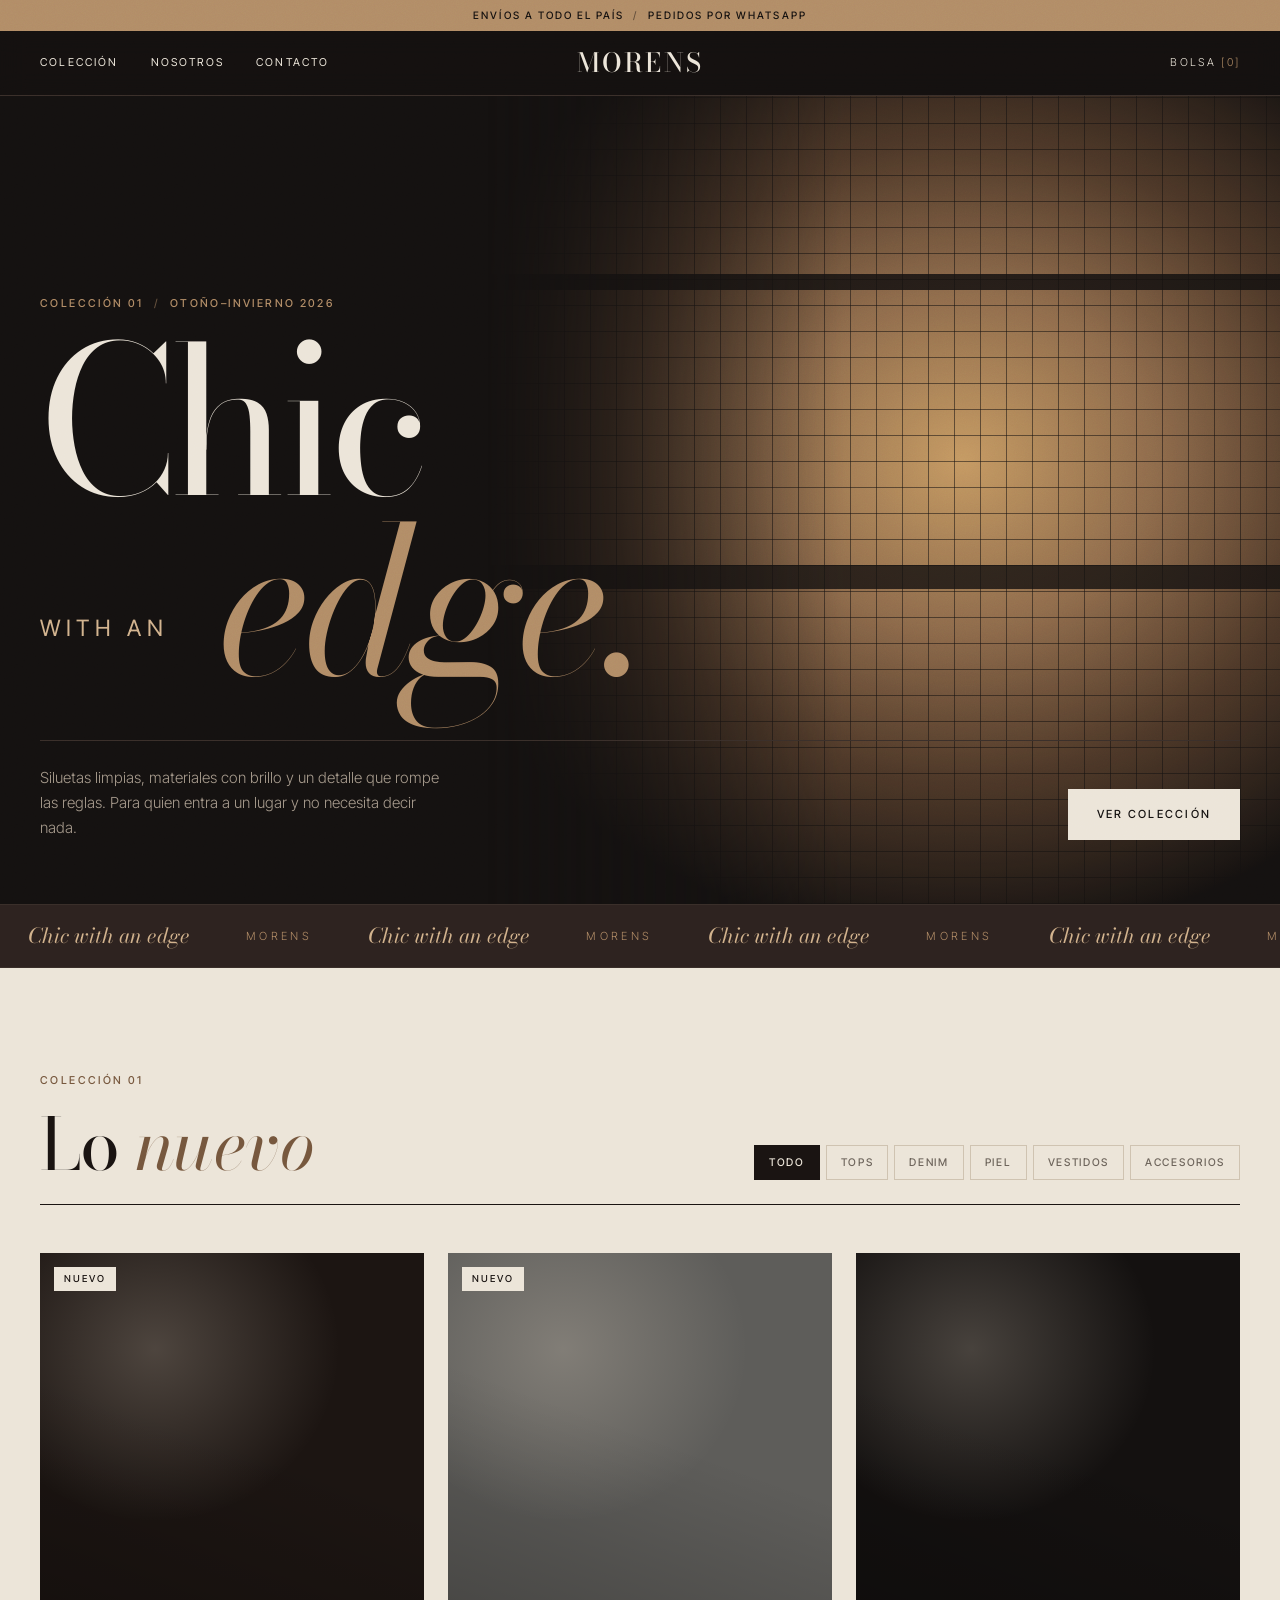
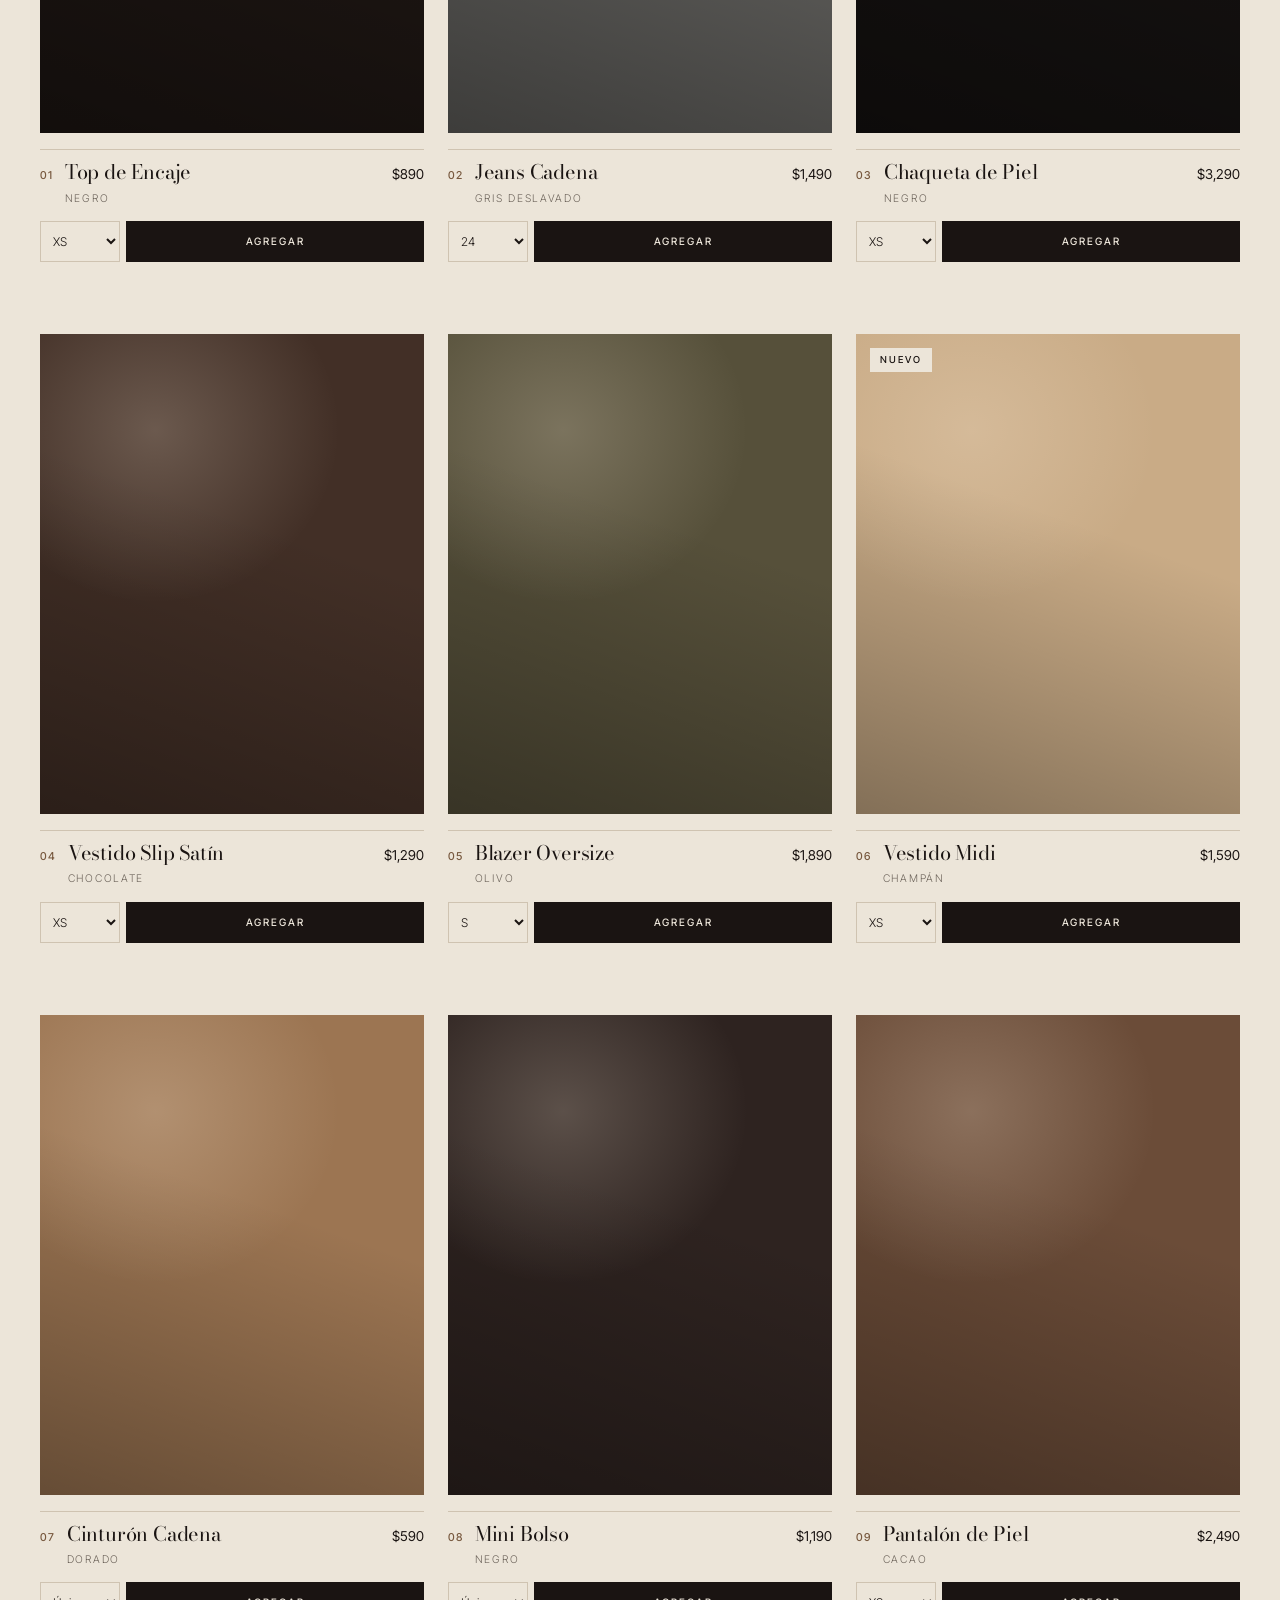
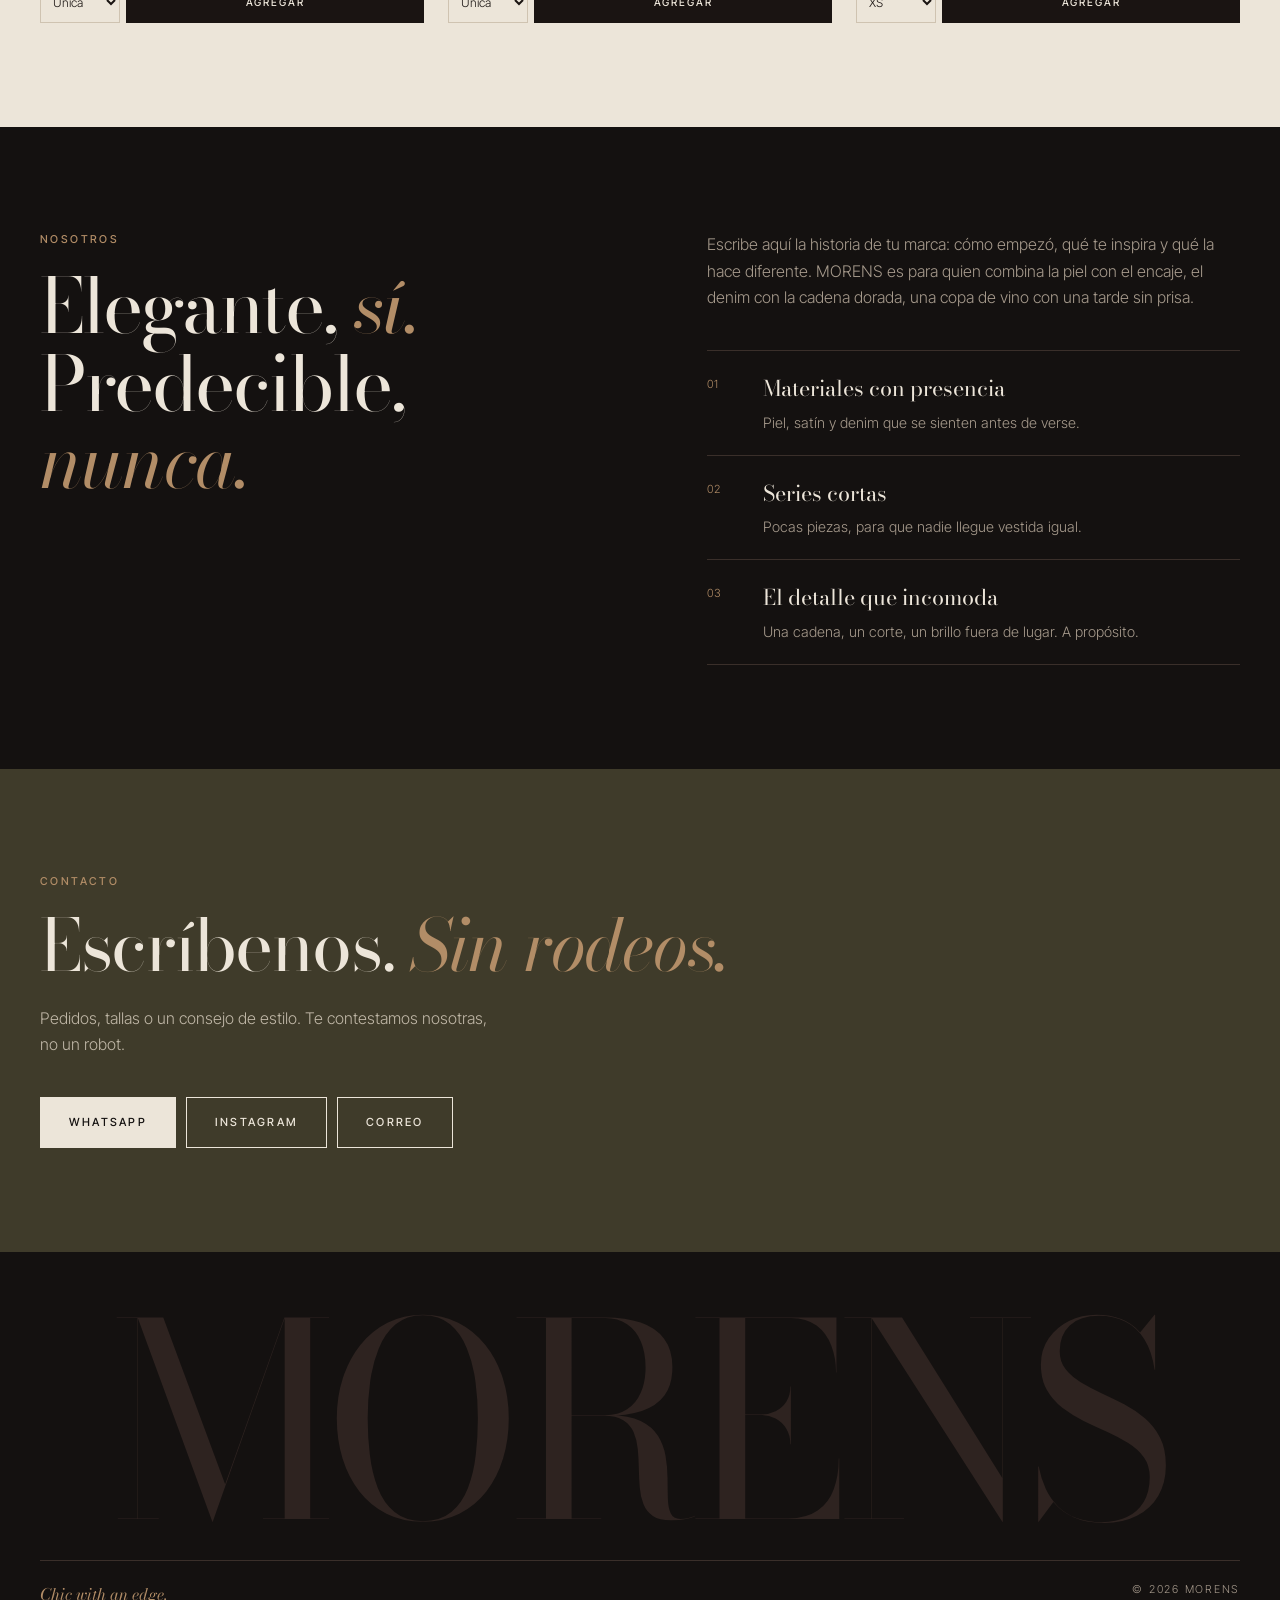
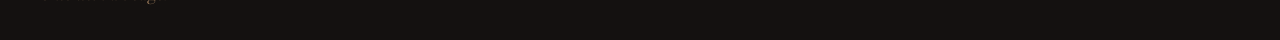
==== commit 946493f4: "Rediseñar con la estética del moodboard: chic with an edge Paleta tomada de las fotos de referencia " ====
--- a/index.html
+++ b/index.html
@@ -3,18 +3,18 @@
 <head>
   <meta charset="utf-8">
   <meta name="viewport" content="width=device-width, initial-scale=1">
-  <title>MORENS — Maison</title>
-  <meta name="description" content="MORENS: prendas atemporales, confeccionadas en pequeñas series. Descubre la colección y haz tu pedido por WhatsApp.">
-  <meta property="og:title" content="MORENS — Maison">
-  <meta property="og:description" content="Prendas atemporales, confeccionadas en pequeñas series.">
-  <meta name="theme-color" content="#0f0e0d">
+  <title>MORENS — Chic with an edge</title>
+  <meta name="description" content="MORENS: chic with an edge. Siluetas limpias, materiales con brillo y un detalle que rompe las reglas. Pide por WhatsApp.">
+  <meta property="og:title" content="MORENS — Chic with an edge">
+  <meta property="og:description" content="Siluetas limpias, materiales con brillo y un detalle que rompe las reglas.">
+  <meta name="theme-color" content="#141110">
   <link rel="preconnect" href="https://fonts.googleapis.com">
   <link rel="preconnect" href="https://fonts.gstatic.com" crossorigin>
-  <link href="https://fonts.googleapis.com/css2?family=Cormorant+Garamond:ital,wght@0,300;0,400;0,500;1,300;1,400&family=Jost:wght@300;400;500&display=swap" rel="stylesheet">
+  <link href="https://fonts.googleapis.com/css2?family=Bodoni+Moda:ital,opsz,wght@0,6..96,400;0,6..96,500;1,6..96,400;1,6..96,500&family=Inter+Tight:wght@300;400;500&display=swap" rel="stylesheet">
   <link rel="stylesheet" href="css/styles.css">
 </head>
 <body>
-  <div class="anuncio">Envíos a todo el país <span class="orn">✦</span> Pedidos por WhatsApp</div>
+  <div class="anuncio">Envíos a todo el país <span class="sep">/</span> Pedidos por WhatsApp</div>
 
   <header class="header">
     <div class="contenedor header__fila">
@@ -23,73 +23,90 @@
       </button>
       <nav id="nav" class="nav">
         <a href="#coleccion">Colección</a>
-        <a href="#nosotros">La Maison</a>
+        <a href="#nosotros">Nosotros</a>
         <a href="#contacto">Contacto</a>
       </nav>
       <a href="#inicio" class="logo">MORENS</a>
       <button class="bolsa-btn" aria-label="Abrir bolsa de compra">
-        Bolsa <span class="bolsa-btn__num">(<span data-num-bolsa>0</span>)</span>
+        Bolsa <span class="bolsa-btn__num">[<span data-num-bolsa>0</span>]</span>
       </button>
     </div>
   </header>
 
   <main>
     <section id="inicio" class="hero">
-      <div class="hero__marco" aria-hidden="true"></div>
+      <div class="hero__luz" aria-hidden="true"></div>
       <div class="contenedor hero__contenido">
-        <p class="eyebrow">Maison <span class="orn">·</span> Est. 2026</p>
-        <h1>El arte de vestir<br><em>con intención</em></h1>
-        <div class="ornamento" aria-hidden="true"><span></span>✦<span></span></div>
-        <p class="hero__sub">Prendas atemporales, confeccionadas en pequeñas series con materiales nobles y un cuidado absoluto por el detalle.</p>
-        <a href="#coleccion" class="btn btn--oro">Descubrir la colección</a>
+        <p class="rotulo">Colección 01 <span class="sep">/</span> Otoño–Invierno 2026</p>
+        <h1 class="lema">
+          <span class="lema__linea">Chic</span>
+          <span class="lema__linea"><small>with an</small> <em>edge.</em></span>
+        </h1>
+        <div class="hero__pie">
+          <p>Siluetas limpias, materiales con brillo y un detalle que rompe las reglas. Para quien entra a un lugar y no necesita decir nada.</p>
+          <a href="#coleccion" class="btn btn--claro">Ver colección</a>
+        </div>
       </div>
-      <a href="#coleccion" class="hero__scroll" aria-label="Ir a la colección"><span></span></a>
     </section>
 
-    <section id="coleccion" class="seccion seccion--crema">
+    <div class="cinta" aria-hidden="true">
+      <div class="cinta__pista">
+        <span>Chic with an edge</span><span>MORENS</span><span>Chic with an edge</span><span>MORENS</span>
+        <span>Chic with an edge</span><span>MORENS</span><span>Chic with an edge</span><span>MORENS</span>
+      </div>
+    </div>
+
+    <section id="coleccion" class="seccion seccion--clara">
       <div class="contenedor">
         <div class="seccion__cabecera">
-          <p class="eyebrow">Otoño — Invierno 2026</p>
-          <h2>La Colección</h2>
+          <div>
+            <p class="rotulo">Colección 01</p>
+            <h2>Lo <em>nuevo</em></h2>
+          </div>
           <div class="filtros" role="tablist" aria-label="Filtrar por categoría" data-filtros></div>
         </div>
         <div class="grid-productos" data-productos></div>
       </div>
     </section>
 
-    <section id="nosotros" class="seccion seccion--noche">
+    <section id="nosotros" class="seccion seccion--oscura">
       <div class="contenedor nosotros">
-        <p class="eyebrow">La Maison</p>
-        <p class="nosotros__cita">“No hacemos ropa para una temporada. La hacemos para quedarse contigo.”</p>
-        <div class="ornamento" aria-hidden="true"><span></span>✦<span></span></div>
-        <p class="nosotros__texto">Escribe aquí la historia de tu marca: cómo empezó, qué te inspira, dónde se confecciona cada prenda y qué la hace única. El lujo está en los detalles y en la historia que hay detrás.</p>
-        <ul class="valores">
-          <li><span class="valores__num">I</span><strong>Materiales nobles</strong><span>Algodones y lanas seleccionados por su caída y durabilidad.</span></li>
-          <li><span class="valores__num">II</span><strong>Series limitadas</strong><span>Producimos poco y con calma. Cada pieza es casi única.</span></li>
-          <li><span class="valores__num">III</span><strong>Hecho a mano</strong><span>Talleres artesanales, oficio local y pago justo.</span></li>
-        </ul>
+        <div>
+          <p class="rotulo">Nosotros</p>
+          <p class="nosotros__cita">Elegante, <em>sí.</em><br>Predecible, <em>nunca.</em></p>
+        </div>
+        <div class="nosotros__cuerpo">
+          <p>Escribe aquí la historia de tu marca: cómo empezó, qué te inspira y qué la hace diferente. MORENS es para quien combina la piel con el encaje, el denim con la cadena dorada, una copa de vino con una tarde sin prisa.</p>
+          <ol class="valores">
+            <li><span>01</span><strong>Materiales con presencia</strong><em>Piel, satín y denim que se sienten antes de verse.</em></li>
+            <li><span>02</span><strong>Series cortas</strong><em>Pocas piezas, para que nadie llegue vestida igual.</em></li>
+            <li><span>03</span><strong>El detalle que incomoda</strong><em>Una cadena, un corte, un brillo fuera de lugar. A propósito.</em></li>
+          </ol>
+        </div>
       </div>
     </section>
 
-    <section id="contacto" class="seccion seccion--crema">
+    <section id="contacto" class="seccion seccion--olivo">
       <div class="contenedor contacto">
-        <p class="eyebrow">Atención personalizada</p>
-        <h2>Estamos para servirle</h2>
-        <p>Pedidos especiales, tallas o asesoría de estilo. Escríbanos y le responderemos personalmente.</p>
+        <p class="rotulo">Contacto</p>
+        <h2>Escríbenos. <em>Sin rodeos.</em></h2>
+        <p class="contacto__texto">Pedidos, tallas o un consejo de estilo. Te contestamos nosotras, no un robot.</p>
         <div class="contacto__links">
-          <a class="btn btn--oscuro" data-link-whatsapp target="_blank" rel="noopener">WhatsApp</a>
-          <a class="btn btn--linea" data-link-instagram target="_blank" rel="noopener">Instagram</a>
-          <a class="btn btn--linea" data-link-correo>Correo</a>
+          <a class="btn btn--claro" data-link-whatsapp target="_blank" rel="noopener">WhatsApp</a>
+          <a class="btn btn--linea-clara" data-link-instagram target="_blank" rel="noopener">Instagram</a>
+          <a class="btn btn--linea-clara" data-link-correo>Correo</a>
         </div>
       </div>
     </section>
   </main>
 
   <footer class="footer">
-    <div class="contenedor footer__contenido">
-      <span class="logo">MORENS</span>
-      <div class="ornamento" aria-hidden="true"><span></span>✦<span></span></div>
-      <span>© <span data-anio></span> MORENS Maison. Todos los derechos reservados.</span>
+    <div class="contenedor">
+      <p class="footer__marca">MORENS</p>
+      <div class="footer__fila">
+        <span><em>Chic with an edge.</em></span>
+        <span>© <span data-anio></span> MORENS</span>
+      </div>
     </div>
   </footer>
 
@@ -97,14 +114,14 @@
   <div class="overlay" data-overlay hidden></div>
   <aside class="bolsa" aria-label="Bolsa de compra" aria-hidden="true">
     <div class="bolsa__cabecera">
-      <h3>Su bolsa</h3>
+      <h3>Tu bolsa</h3>
       <button class="icon-btn cerrar-btn" data-cerrar-bolsa aria-label="Cerrar bolsa">×</button>
     </div>
     <div class="bolsa__items" data-bolsa-items></div>
     <div class="bolsa__pie">
       <div class="bolsa__total"><span>Total</span><strong data-bolsa-total>$0</strong></div>
       <button class="btn btn--oscuro btn--ancho" data-enviar-pedido>Enviar pedido por WhatsApp</button>
-      <p class="bolsa__nota">Le confirmaremos disponibilidad, envío y forma de pago por WhatsApp.</p>
+      <p class="bolsa__nota">Te confirmamos disponibilidad, envío y forma de pago por WhatsApp.</p>
     </div>
   </aside>
 
--- a/css/styles.css
+++ b/css/styles.css
@@ -1,47 +1,60 @@
 /* ============================================================
-   Colores y tipografía de la marca — cámbialos aquí
+   MORENS — chic with an edge
+   Paleta tomada del moodboard: espresso, chocolate, bronce,
+   champán y olivo. Cambia los colores y letras aquí.
    ============================================================ */
 :root {
-  --noche: #0f0e0d;
-  --noche-2: #1a1816;
-  --crema: #f4efe6;
-  --crema-2: #e9e1d3;
-  --tinta: #1a1714;
-  --gris: #6f675e;
-  --gris-claro: #a39a8e;
-  --oro: #c6a66b;        /* dorado sobre fondo oscuro */
-  --oro-oscuro: #8a6d3b; /* dorado sobre fondo crema (más legible) */
-  --linea-crema: #d6ccbb;
-  --linea-noche: #3a342d;
-
-  --serif: "Cormorant Garamond", "Times New Roman", serif;
-  --sans: "Jost", system-ui, -apple-system, sans-serif;
-
-  --ancho: 1240px;
+  --espresso: #141110;
+  --chocolate: #2e2320;
+  --cacao: #6b4c38;
+  --bronce: #b28d67;         /* acento sobre fondos oscuros */
+  --bronce-oscuro: #77583e;  /* acento sobre fondos claros */
+  --champan: #d2b38e;
+  --crema: #ece5d9;
+  --crema-2: #e0d6c6;
+  --olivo: #3f3b2a;
+  --tinta: #1a1412;
+  --gris: #6e655c;
+  --gris-claro: #a69a8c;
+  --linea-clara: #cfc3b1;
+  --linea-oscura: #3a2f2a;
+
+  --serif: "Bodoni Moda", "Didot", "Times New Roman", serif;
+  --sans: "Inter Tight", system-ui, -apple-system, sans-serif;
+
+  --ancho: 1320px;
 }
 
 *,
 *::before,
 *::after { box-sizing: border-box; }
 
-html { scroll-behavior: smooth; scroll-padding-top: 76px; }
+html { scroll-behavior: smooth; scroll-padding-top: 68px; }
 
 body {
   margin: 0;
-  background: var(--noche);
+  background: var(--espresso);
   color: var(--crema);
   font-family: var(--sans);
   font-weight: 300;
   font-size: 16px;
-  line-height: 1.7;
+  line-height: 1.65;
   -webkit-font-smoothing: antialiased;
 }
 body.sin-scroll { overflow: hidden; }
+
+/* Grano de película sobre todo el sitio */
+body::after {
+  content: ""; position: fixed; inset: 0; z-index: 100; pointer-events: none;
+  opacity: 0.07; mix-blend-mode: overlay;
+  background-image: url("data:image/svg+xml,%3Csvg xmlns='http://www.w3.org/2000/svg' width='160' height='160'%3E%3Cfilter id='g'%3E%3CfeTurbulence type='fractalNoise' baseFrequency='.9' numOctaves='3' stitchTiles='stitch'/%3E%3C/filter%3E%3Crect width='100%25' height='100%25' filter='url(%23g)'/%3E%3C/svg%3E");
+}
 
 img { max-width: 100%; display: block; }
 a { color: inherit; }
-h1, h2, h3 { font-family: var(--serif); font-weight: 300; line-height: 1.1; margin: 0; }
-h2 { font-size: clamp(2.25rem, 5vw, 3.5rem); letter-spacing: 0.04em; }
+h1, h2, h3 { font-family: var(--serif); font-weight: 400; line-height: 1; margin: 0; }
+h2 { font-size: clamp(2.5rem, 6vw, 4.5rem); letter-spacing: -0.02em; }
+em { font-style: italic; }
 button { font: inherit; color: inherit; cursor: pointer; }
 
 .contenedor { width: 100%; max-width: var(--ancho); margin: 0 auto; padding: 0 16px; }
@@ -52,39 +65,30 @@
   overflow: hidden; clip: rect(0 0 0 0); white-space: nowrap; border: 0;
 }
 
-.eyebrow {
-  margin: 0 0 20px;
-  font-size: 0.72rem; font-weight: 400; letter-spacing: 0.35em; text-transform: uppercase;
-  color: var(--oro);
-}
-.seccion--crema .eyebrow { color: var(--oro-oscuro); }
-.orn { color: var(--oro); margin: 0 0.6em; }
-
-/* Línea — ✦ — línea */
-.ornamento {
-  display: flex; align-items: center; justify-content: center; gap: 16px;
-  color: var(--oro); font-size: 0.8rem; margin: 28px auto;
-}
-.ornamento span { width: 56px; height: 1px; background: currentColor; opacity: 0.6; }
+.rotulo {
+  margin: 0 0 18px;
+  font-size: 0.68rem; font-weight: 500; letter-spacing: 0.22em; text-transform: uppercase;
+  color: var(--bronce);
+}
+.seccion--clara .rotulo { color: var(--bronce-oscuro); }
+.sep { opacity: 0.5; margin: 0 0.5em; }
 
 /* ---------- Botones ---------- */
 .btn {
-  display: inline-flex; align-items: center; justify-content: center;
-  padding: 16px 34px;
-  border: 1px solid currentColor;
-  border-radius: 0;
-  font-family: var(--sans); font-size: 0.72rem; font-weight: 400;
-  letter-spacing: 0.28em; text-transform: uppercase;
-  text-decoration: none;
-  transition: background 0.35s, color 0.35s, border-color 0.35s;
-}
-.btn--oro { color: var(--oro); background: transparent; }
-.btn--oro:hover { background: var(--oro); color: var(--noche); border-color: var(--oro); }
+  display: inline-flex; align-items: center; justify-content: center; gap: 10px;
+  padding: 15px 28px;
+  border: 1px solid currentColor; border-radius: 0;
+  font-family: var(--sans); font-size: 0.7rem; font-weight: 500;
+  letter-spacing: 0.2em; text-transform: uppercase; text-decoration: none;
+  transition: background 0.3s, color 0.3s, border-color 0.3s;
+}
+.btn--claro { background: var(--crema); color: var(--espresso); border-color: var(--crema); }
+.btn--claro:hover { background: var(--bronce); border-color: var(--bronce); }
+.btn--linea-clara { color: var(--crema); }
+.btn--linea-clara:hover { background: var(--crema); color: var(--espresso); border-color: var(--crema); }
 .btn--oscuro { background: var(--tinta); color: var(--crema); border-color: var(--tinta); }
-.btn--oscuro:hover { background: var(--oro-oscuro); border-color: var(--oro-oscuro); }
-.btn--linea { background: transparent; color: var(--tinta); }
-.btn--linea:hover { background: var(--tinta); color: var(--crema); border-color: var(--tinta); }
-.btn--chico { padding: 11px 14px; font-size: 0.66rem; letter-spacing: 0.22em; }
+.btn--oscuro:hover { background: var(--cacao); border-color: var(--cacao); }
+.btn--chico { padding: 11px 14px; font-size: 0.64rem; letter-spacing: 0.18em; }
 .btn--ancho { width: 100%; }
 .btn:disabled { opacity: 0.35; cursor: not-allowed; }
 
@@ -92,45 +96,39 @@
 
 /* ---------- Anuncio y header ---------- */
 .anuncio {
-  background: var(--noche); color: var(--gris-claro);
-  border-bottom: 1px solid var(--linea-noche);
-  text-align: center; font-size: 0.66rem; letter-spacing: 0.25em; text-transform: uppercase;
-  padding: 9px 16px;
+  background: var(--bronce); color: var(--espresso);
+  text-align: center; font-size: 0.64rem; font-weight: 500; letter-spacing: 0.2em; text-transform: uppercase;
+  padding: 7px 16px;
 }
 
 .header {
   position: sticky; top: 0; z-index: 20;
-  background: color-mix(in srgb, var(--noche) 94%, transparent);
-  backdrop-filter: blur(10px);
-  border-bottom: 1px solid var(--linea-noche);
-}
-.header__fila {
-  display: grid; grid-template-columns: 1fr auto 1fr; align-items: center;
-  height: 72px; gap: 16px;
-}
+  background: color-mix(in srgb, var(--espresso) 90%, transparent);
+  backdrop-filter: blur(12px);
+  border-bottom: 1px solid var(--linea-oscura);
+}
+.header__fila { display: grid; grid-template-columns: 1fr auto 1fr; align-items: center; height: 64px; gap: 16px; }
 
 .header .logo { grid-column: 2; }
 .logo {
-  font-family: var(--serif); font-size: 1.6rem; font-weight: 400;
-  letter-spacing: 0.5em; margin-right: -0.5em; /* compensa el espaciado de la última letra */
-  text-decoration: none; color: var(--crema);
-}
-
-.nav { grid-column: 1; display: flex; gap: 36px; }
+  font-family: var(--serif); font-size: 1.65rem; font-weight: 500;
+  letter-spacing: 0.08em; text-decoration: none; color: var(--crema);
+}
+
+.nav { grid-column: 1; display: flex; gap: 32px; }
 .nav a {
-  text-decoration: none; font-size: 0.7rem; letter-spacing: 0.25em; text-transform: uppercase;
-  color: var(--crema); transition: color 0.3s;
-}
-.nav a:hover { color: var(--oro); }
+  text-decoration: none; font-size: 0.68rem; font-weight: 400; letter-spacing: 0.2em; text-transform: uppercase;
+  transition: color 0.25s;
+}
+.nav a:hover { color: var(--bronce); }
 
 .bolsa-btn {
   grid-column: 3; justify-self: end;
   background: none; border: 0; padding: 8px 0;
-  font-size: 0.7rem; letter-spacing: 0.25em; text-transform: uppercase;
-  transition: color 0.3s;
-}
-.bolsa-btn:hover { color: var(--oro); }
-.bolsa-btn__num { color: var(--oro); }
+  font-size: 0.68rem; letter-spacing: 0.2em; text-transform: uppercase;
+  transition: color 0.25s;
+}
+.bolsa-btn:hover, .bolsa-btn__num { color: var(--bronce); }
 
 .menu-btn { display: none; flex-direction: column; gap: 7px; width: 40px; grid-column: 1; }
 .menu-btn span { display: block; height: 1px; width: 24px; background: var(--crema); transition: transform 0.3s; }
@@ -139,173 +137,193 @@
 
 @media (max-width: 799px) {
   .menu-btn { display: flex; }
-  .logo { font-size: 1.3rem; letter-spacing: 0.4em; margin-right: -0.4em; }
-  .bolsa-btn { font-size: 0; letter-spacing: 0; }
-  .bolsa-btn::before { content: "Bolsa"; font-size: 0.66rem; letter-spacing: 0.2em; }
-  .bolsa-btn__num { font-size: 0.66rem; letter-spacing: 0.1em; margin-left: 4px; }
+  .logo { font-size: 1.4rem; }
   .nav {
-    position: absolute; top: 72px; left: 0; right: 0;
+    position: absolute; top: 64px; left: 0; right: 0;
     flex-direction: column; gap: 0;
-    background: var(--noche); border-bottom: 1px solid var(--linea-noche);
+    background: var(--espresso); border-bottom: 1px solid var(--linea-oscura);
     display: none;
   }
   .nav.abierto { display: flex; }
-  .nav a { padding: 20px 16px; border-top: 1px solid var(--linea-noche); text-align: center; }
+  .nav a { padding: 20px 16px; border-top: 1px solid var(--linea-oscura); }
 }
 
 /* ---------- Hero ---------- */
 .hero {
-  position: relative;
-  min-height: calc(100svh - 108px);
-  display: grid; place-items: center;
-  padding: 96px 0 120px;
-  text-align: center;
+  position: relative; overflow: hidden;
+  min-height: calc(100svh - 92px);
+  display: flex; align-items: flex-end;
+  padding: 120px 0 64px;
+}
+
+/* Fachada de bloques de vidrio iluminada (inspirada en el moodboard) */
+.hero__luz {
+  position: absolute; top: 0; right: 0; bottom: 0; width: 62%;
   background:
-    radial-gradient(ellipse 60% 50% at 50% 45%, rgb(198 166 107 / 0.10), transparent 70%),
-    var(--noche);
-  overflow: hidden;
-}
-.hero__marco {
-  position: absolute; inset: 24px;
-  border: 1px solid rgb(198 166 107 / 0.25);
-  pointer-events: none;
-}
-.hero__marco::before {
-  content: ""; position: absolute; inset: 8px;
-  border: 1px solid rgb(198 166 107 / 0.12);
-}
-@media (max-width: 719px) { .hero__marco { inset: 12px; } }
+    repeating-linear-gradient(90deg, rgb(20 17 16 / 0.55) 0 1px, transparent 1px 26px),
+    repeating-linear-gradient(0deg, rgb(20 17 16 / 0.55) 0 1px, transparent 1px 26px),
+    linear-gradient(180deg, transparent 0 22%, rgb(20 17 16 / 0.85) 22% 24%, transparent 24% 58%, rgb(20 17 16 / 0.8) 58% 61%, transparent 61%),
+    radial-gradient(ellipse 70% 60% at 60% 45%, #d9a96c 0%, #9c7552 35%, #563e2c 65%, var(--espresso) 100%);
+  -webkit-mask-image: linear-gradient(90deg, transparent 0%, #000 45%);
+          mask-image: linear-gradient(90deg, transparent 0%, #000 45%);
+  opacity: 0.9;
+}
+@media (max-width: 799px) {
+  .hero__luz {
+    width: 100%; height: 60%; bottom: auto; opacity: 0.6;
+    -webkit-mask-image: linear-gradient(180deg, #000 20%, transparent 100%);
+            mask-image: linear-gradient(180deg, #000 20%, transparent 100%);
+  }
+}
 
 .hero__contenido { position: relative; }
-.hero h1 {
-  font-size: clamp(2.75rem, 8vw, 6rem);
-  font-weight: 300; letter-spacing: 0.02em; line-height: 1.05;
-  text-transform: uppercase;
-}
-.hero h1 em {
-  font-style: italic; text-transform: none; color: var(--oro);
-  font-size: 0.85em; letter-spacing: 0;
-}
-.hero__sub {
-  max-width: 480px; margin: 0 auto 40px;
-  color: var(--gris-claro); font-size: 1rem;
-}
-
-.hero__scroll {
-  position: absolute; left: 50%; bottom: 44px; transform: translateX(-50%);
-  width: 1px; height: 48px; background: var(--linea-noche); overflow: hidden;
-}
-.hero__scroll span {
-  position: absolute; left: 0; top: -100%; width: 1px; height: 100%; background: var(--oro);
-  animation: caer 2.4s ease-in-out infinite;
-}
-@keyframes caer { to { top: 100%; } }
+.lema {
+  font-size: clamp(4.5rem, 16vw, 13rem);
+  font-weight: 400; letter-spacing: -0.04em; line-height: 0.88;
+}
+.lema__linea { display: block; }
+.lema small {
+  font-family: var(--sans); font-size: max(0.7rem, 0.11em); font-weight: 400;
+  letter-spacing: 0.25em; text-transform: uppercase;
+  vertical-align: middle; margin-right: 0.3em; color: var(--champan);
+}
+.lema em { color: var(--bronce); }
+
+.hero__pie {
+  display: flex; flex-wrap: wrap; align-items: flex-end; justify-content: space-between; gap: 24px;
+  margin-top: 48px; padding-top: 24px; border-top: 1px solid var(--linea-oscura);
+}
+.hero__pie p { max-width: 400px; margin: 0; color: var(--gris-claro); font-size: 0.95rem; }
+
+/* ---------- Cinta en movimiento ---------- */
+.cinta {
+  overflow: hidden; white-space: nowrap;
+  background: var(--chocolate); border-block: 1px solid var(--linea-oscura);
+  padding: 14px 0;
+}
+.cinta__pista { display: inline-flex; animation: deslizar 40s linear infinite; }
+.cinta span {
+  font-family: var(--serif); font-style: italic; font-size: 1.3rem; color: var(--champan);
+  padding: 0 28px;
+}
+.cinta span:nth-child(even) { font-family: var(--sans); font-style: normal; font-size: 0.7rem; letter-spacing: 0.3em; color: var(--bronce); align-self: center; }
+@keyframes deslizar { to { transform: translateX(-50%); } }
 
 /* ---------- Secciones ---------- */
 .seccion { padding: 104px 0; }
-.seccion--crema { background: var(--crema); color: var(--tinta); }
-.seccion--noche { background: var(--noche-2); color: var(--crema); }
-
-.seccion__cabecera { text-align: center; margin-bottom: 56px; }
-.seccion__cabecera h2 { text-transform: uppercase; }
-
-.filtros { display: flex; flex-wrap: wrap; justify-content: center; gap: 4px 28px; margin-top: 32px; }
+.seccion--clara { background: var(--crema); color: var(--tinta); }
+.seccion--oscura { background: var(--espresso); }
+.seccion--olivo { background: var(--olivo); }
+.seccion h2 em { color: var(--bronce); }
+.seccion--clara h2 em { color: var(--bronce-oscuro); }
+
+.seccion__cabecera {
+  display: flex; flex-wrap: wrap; align-items: flex-end; justify-content: space-between; gap: 24px;
+  margin-bottom: 48px; padding-bottom: 24px; border-bottom: 1px solid var(--tinta);
+}
+
+.filtros { display: flex; flex-wrap: wrap; gap: 6px; }
 .filtros button {
-  background: none; border: 0; padding: 6px 0;
-  font-size: 0.7rem; letter-spacing: 0.25em; text-transform: uppercase; color: var(--gris);
-  border-bottom: 1px solid transparent;
-  transition: color 0.3s, border-color 0.3s;
-}
-.filtros button:hover { color: var(--tinta); }
-.filtros button[aria-selected="true"] { color: var(--tinta); border-bottom-color: var(--oro-oscuro); }
+  background: transparent; border: 1px solid var(--linea-clara); border-radius: 0;
+  padding: 8px 14px;
+  font-size: 0.66rem; font-weight: 500; letter-spacing: 0.16em; text-transform: uppercase; color: var(--gris);
+  transition: all 0.25s;
+}
+.filtros button:hover { border-color: var(--tinta); color: var(--tinta); }
+.filtros button[aria-selected="true"] { background: var(--tinta); border-color: var(--tinta); color: var(--crema); }
 
 /* ---------- Productos ---------- */
-.grid-productos { display: grid; grid-template-columns: repeat(2, minmax(0, 1fr)); gap: 48px 16px; }
-@media (min-width: 900px) { .grid-productos { grid-template-columns: repeat(3, minmax(0, 1fr)); gap: 72px 32px; } }
-
-.producto { text-align: center; }
-.producto__img { position: relative; aspect-ratio: 3 / 4; overflow: hidden; background: var(--crema-2); }
-.producto__img img { width: 100%; height: 100%; object-fit: cover; transition: transform 1.2s cubic-bezier(.2,.6,.2,1); }
+.grid-productos { display: grid; grid-template-columns: repeat(2, minmax(0, 1fr)); gap: 48px 12px; }
+@media (min-width: 900px) { .grid-productos { grid-template-columns: repeat(3, minmax(0, 1fr)); gap: 72px 24px; } }
+
+.producto__img { position: relative; aspect-ratio: 4 / 5; overflow: hidden; background: var(--crema-2); }
+.producto__img img { width: 100%; height: 100%; object-fit: cover; transition: transform 1s cubic-bezier(.2,.6,.2,1), filter 0.6s; }
 .producto:hover .producto__img img,
 .producto:hover .placeholder { transform: scale(1.04); }
 
 .placeholder {
-  position: relative;
   width: 100%; height: 100%;
   background:
-    linear-gradient(160deg, rgb(255 255 255 / 0.10), transparent 45%, rgb(0 0 0 / 0.18)),
+    radial-gradient(ellipse 80% 60% at 30% 20%, rgb(255 240 220 / 0.22), transparent 60%),
+    linear-gradient(200deg, transparent 40%, rgb(0 0 0 / 0.35)),
     var(--tono);
-  display: grid; place-items: center;
-  transition: transform 1.2s cubic-bezier(.2,.6,.2,1);
-}
-.placeholder::after {
-  content: ""; position: absolute; inset: 14px;
-  border: 1px solid rgb(255 255 255 / 0.22);
-}
-.placeholder em {
-  font-family: var(--serif); font-style: normal; font-weight: 300;
-  font-size: clamp(2.5rem, 6vw, 4rem); color: rgb(255 255 255 / 0.55);
+  transition: transform 1s cubic-bezier(.2,.6,.2,1);
 }
 .placeholder span { display: none; }
 
 .etiqueta {
-  position: absolute; top: 24px; left: 50%; transform: translateX(-50%); z-index: 1;
-  padding: 3px 14px;
-  background: rgb(15 14 13 / 0.6);
-  font-family: var(--serif); font-style: italic; font-size: 0.95rem;
-  color: var(--crema);
-}
-
-.producto__info { margin-top: 22px; }
-.producto h3 {
-  font-family: var(--serif); font-size: 1.2rem; font-weight: 400;
-  letter-spacing: 0.12em; text-transform: uppercase;
-}
-.producto__color { margin: 4px 0 0; font-size: 0.72rem; letter-spacing: 0.2em; text-transform: uppercase; color: var(--gris); }
-.producto__precio { margin: 10px 0 0; font-family: var(--serif); font-size: 1.15rem; color: var(--oro-oscuro); }
-
-.producto__compra { display: flex; flex-wrap: wrap; justify-content: center; gap: 8px; margin-top: 16px; }
-.producto__compra .btn { flex: 1 1 auto; max-width: 180px; }
+  position: absolute; top: 14px; left: 14px; z-index: 1;
+  background: var(--crema); color: var(--tinta);
+  padding: 4px 10px;
+  font-size: 0.6rem; font-weight: 500; letter-spacing: 0.2em; text-transform: uppercase;
+}
+
+.producto__info {
+  display: grid; grid-template-columns: auto 1fr auto; gap: 4px 12px; align-items: baseline;
+  margin-top: 16px; padding-top: 12px; border-top: 1px solid var(--linea-clara);
+}
+.producto__num { font-size: 0.68rem; font-weight: 500; color: var(--bronce-oscuro); letter-spacing: 0.08em; }
+.producto h3 { font-family: var(--serif); font-size: 1.25rem; font-weight: 400; letter-spacing: -0.01em; }
+.producto__precio { margin: 0; font-size: 0.85rem; font-weight: 400; white-space: nowrap; }
+.producto__color {
+  grid-column: 2 / -1; margin: 0;
+  font-size: 0.66rem; letter-spacing: 0.16em; text-transform: uppercase; color: var(--gris);
+}
+@media (max-width: 559px) {
+  .producto__info { grid-template-columns: auto 1fr; }
+  .producto__precio { grid-column: 2; }
+  .producto h3 { font-size: 1.05rem; }
+}
+
+.producto__compra { display: flex; flex-wrap: wrap; gap: 6px; margin-top: 14px; }
+.producto__compra .btn { flex: 1 1 auto; }
 .producto__compra select {
-  flex: 0 1 84px; min-width: 64px; padding: 10px 8px;
-  border: 1px solid var(--linea-crema); border-radius: 0;
+  flex: 0 1 80px; min-width: 64px; padding: 9px 8px;
+  border: 1px solid var(--linea-clara); border-radius: 0;
   background: transparent; color: var(--tinta);
-  font: inherit; font-size: 0.75rem; letter-spacing: 0.1em; text-align: center;
-}
-
-/* ---------- La Maison ---------- */
-.nosotros { text-align: center; max-width: 900px; }
+  font: inherit; font-size: 0.75rem;
+}
+
+/* ---------- Nosotros ---------- */
+.nosotros { display: grid; gap: 48px; }
+@media (min-width: 900px) { .nosotros { grid-template-columns: 1.1fr 1fr; gap: 80px; } }
 .nosotros__cita {
-  font-family: var(--serif); font-style: italic; font-weight: 300;
-  font-size: clamp(1.75rem, 4vw, 2.75rem); line-height: 1.3; margin: 0;
-}
-.nosotros__texto { max-width: 600px; margin: 0 auto; color: var(--gris-claro); }
-
-.valores {
-  list-style: none; padding: 0; margin: 72px 0 0;
-  display: grid; gap: 40px;
-}
-@media (min-width: 720px) { .valores { grid-template-columns: repeat(3, 1fr); } }
-.valores li { display: grid; gap: 8px; justify-items: center; }
-.valores__num { font-family: var(--serif); font-size: 1.5rem; color: var(--oro); }
-.valores strong {
-  font-weight: 400; font-size: 0.75rem; letter-spacing: 0.28em; text-transform: uppercase;
-}
-.valores li > span:last-child { color: var(--gris-claro); font-size: 0.9rem; max-width: 260px; }
+  font-family: var(--serif); font-size: clamp(2.5rem, 6vw, 4.75rem);
+  line-height: 1.02; letter-spacing: -0.03em; margin: 0;
+}
+.nosotros__cita em { color: var(--bronce); }
+.nosotros__cuerpo > p { margin: 0 0 40px; color: var(--gris-claro); }
+
+.valores { list-style: none; padding: 0; margin: 0; border-top: 1px solid var(--linea-oscura); }
+.valores li {
+  display: grid; grid-template-columns: 40px 1fr; gap: 4px 16px;
+  padding: 20px 0; border-bottom: 1px solid var(--linea-oscura);
+}
+.valores span { grid-row: span 2; font-size: 0.7rem; color: var(--bronce); padding-top: 4px; }
+.valores strong { font-family: var(--serif); font-weight: 400; font-size: 1.35rem; }
+.valores em { font-style: normal; color: var(--gris-claro); font-size: 0.9rem; }
 
 /* ---------- Contacto ---------- */
-.contacto { text-align: center; }
-.contacto h2 { text-transform: uppercase; }
-.contacto p:not(.eyebrow) { color: var(--gris); margin: 20px auto 40px; max-width: 480px; }
-.contacto__links { display: flex; flex-wrap: wrap; justify-content: center; gap: 12px; }
+.contacto h2 { max-width: 900px; }
+.contacto__texto { color: var(--crema-2); opacity: 0.8; margin: 24px 0 40px; max-width: 460px; }
+.contacto__links { display: flex; flex-wrap: wrap; gap: 10px; }
 
 /* ---------- Footer ---------- */
-.footer { padding: 64px 0 40px; border-top: 1px solid var(--linea-noche); }
-.footer__contenido { display: grid; justify-items: center; text-align: center; font-size: 0.68rem; letter-spacing: 0.18em; text-transform: uppercase; color: var(--gris-claro); }
-.footer .ornamento { margin: 20px auto; }
+.footer { padding: 56px 0 32px; overflow: hidden; }
+.footer__marca {
+  margin: 0; font-family: var(--serif); font-weight: 400;
+  font-size: clamp(4rem, 21vw, 19rem); letter-spacing: -0.03em; line-height: 0.85;
+  color: var(--chocolate); text-align: center;
+}
+.footer__fila {
+  display: flex; flex-wrap: wrap; justify-content: space-between; gap: 12px;
+  margin-top: 24px; padding-top: 20px; border-top: 1px solid var(--linea-oscura);
+  font-size: 0.68rem; letter-spacing: 0.16em; text-transform: uppercase; color: var(--gris-claro);
+}
+.footer__fila em { font-family: var(--serif); font-size: 1rem; letter-spacing: 0; text-transform: none; color: var(--bronce); }
 
 /* ---------- Bolsa ---------- */
-.overlay { position: fixed; inset: 0; background: rgb(15 14 13 / 0.6); z-index: 30; }
+.overlay { position: fixed; inset: 0; background: rgb(20 17 16 / 0.6); z-index: 30; }
 .bolsa {
   position: fixed; top: 0; right: 0; bottom: 0; z-index: 40;
   width: min(440px, 100%);
@@ -315,40 +333,38 @@
   visibility: hidden;
 }
 .bolsa.abierta { transform: none; visibility: visible; }
-.bolsa__cabecera { display: flex; justify-content: space-between; align-items: center; padding: 20px 24px; border-bottom: 1px solid var(--linea-crema); }
-.bolsa__cabecera h3 { font-size: 1.4rem; letter-spacing: 0.2em; text-transform: uppercase; }
+.bolsa__cabecera { display: flex; justify-content: space-between; align-items: center; padding: 18px 24px; border-bottom: 1px solid var(--tinta); }
+.bolsa__cabecera h3 { font-size: 1.75rem; font-style: italic; }
 .cerrar-btn { font-size: 1.75rem; line-height: 1; font-weight: 300; }
 
-.bolsa__items { flex: 1; overflow-y: auto; padding: 8px 24px; }
-.bolsa__vacia { color: var(--gris); text-align: center; margin-top: 64px; font-family: var(--serif); font-style: italic; font-size: 1.2rem; }
-
-.item { display: grid; grid-template-columns: 72px 1fr auto; gap: 16px; padding: 20px 0; border-bottom: 1px solid var(--linea-crema); }
-.item__img { aspect-ratio: 3 / 4; overflow: hidden; }
+.bolsa__items { flex: 1; overflow-y: auto; padding: 4px 24px; }
+.bolsa__vacia { color: var(--gris); text-align: center; margin-top: 64px; font-family: var(--serif); font-style: italic; font-size: 1.3rem; }
+
+.item { display: grid; grid-template-columns: 72px 1fr auto; gap: 16px; padding: 20px 0; border-bottom: 1px solid var(--linea-clara); }
+.item__img { aspect-ratio: 4 / 5; overflow: hidden; }
 .item__img img { width: 100%; height: 100%; object-fit: cover; }
-.item__img .placeholder::after { inset: 4px; }
-.item__img .placeholder em { font-size: 1.4rem; }
 .item__info { display: grid; gap: 2px; align-content: start; }
-.item__info strong { font-family: var(--serif); font-weight: 400; font-size: 1.05rem; letter-spacing: 0.1em; text-transform: uppercase; }
-.item__info span { color: var(--gris); font-size: 0.72rem; letter-spacing: 0.12em; text-transform: uppercase; }
-.item__precio { font-family: var(--serif); font-size: 1.05rem; }
-
-.cantidad { display: inline-flex; align-items: center; gap: 12px; margin-top: 10px; border: 1px solid var(--linea-crema); width: fit-content; }
+.item__info strong { font-family: var(--serif); font-weight: 400; font-size: 1.1rem; }
+.item__info span { color: var(--gris); font-size: 0.68rem; letter-spacing: 0.14em; text-transform: uppercase; }
+.item__precio { font-size: 0.9rem; }
+
+.cantidad { display: inline-flex; align-items: center; gap: 12px; margin-top: 10px; border: 1px solid var(--linea-clara); width: fit-content; }
 .cantidad button { background: none; border: 0; width: 30px; height: 30px; }
 .cantidad span { color: var(--tinta); font-size: 0.85rem; letter-spacing: 0; text-transform: none; }
 
-.bolsa__pie { padding: 24px; border-top: 1px solid var(--linea-crema); display: grid; gap: 16px; }
+.bolsa__pie { padding: 24px; border-top: 1px solid var(--tinta); display: grid; gap: 16px; }
 .bolsa__total { display: flex; justify-content: space-between; align-items: baseline; }
-.bolsa__total span { font-size: 0.72rem; letter-spacing: 0.25em; text-transform: uppercase; }
-.bolsa__total strong { font-family: var(--serif); font-weight: 400; font-size: 1.5rem; }
+.bolsa__total span { font-size: 0.7rem; font-weight: 500; letter-spacing: 0.2em; text-transform: uppercase; }
+.bolsa__total strong { font-family: var(--serif); font-weight: 400; font-size: 1.6rem; }
 .bolsa__nota { margin: 0; font-size: 0.75rem; color: var(--gris); text-align: center; }
 
 /* ---------- Aviso ---------- */
 .aviso {
   position: fixed; left: 50%; bottom: 24px; z-index: 50;
   transform: translate(-50%, 20px); opacity: 0; pointer-events: none;
-  background: var(--noche); color: var(--crema);
-  border: 1px solid var(--linea-noche);
-  padding: 14px 24px; font-size: 0.72rem; letter-spacing: 0.15em; text-transform: uppercase;
+  background: var(--espresso); color: var(--crema);
+  border: 1px solid var(--bronce);
+  padding: 13px 22px; font-size: 0.7rem; letter-spacing: 0.14em; text-transform: uppercase;
   max-width: calc(100% - 32px); text-align: center;
   transition: opacity 0.3s, transform 0.3s;
 }
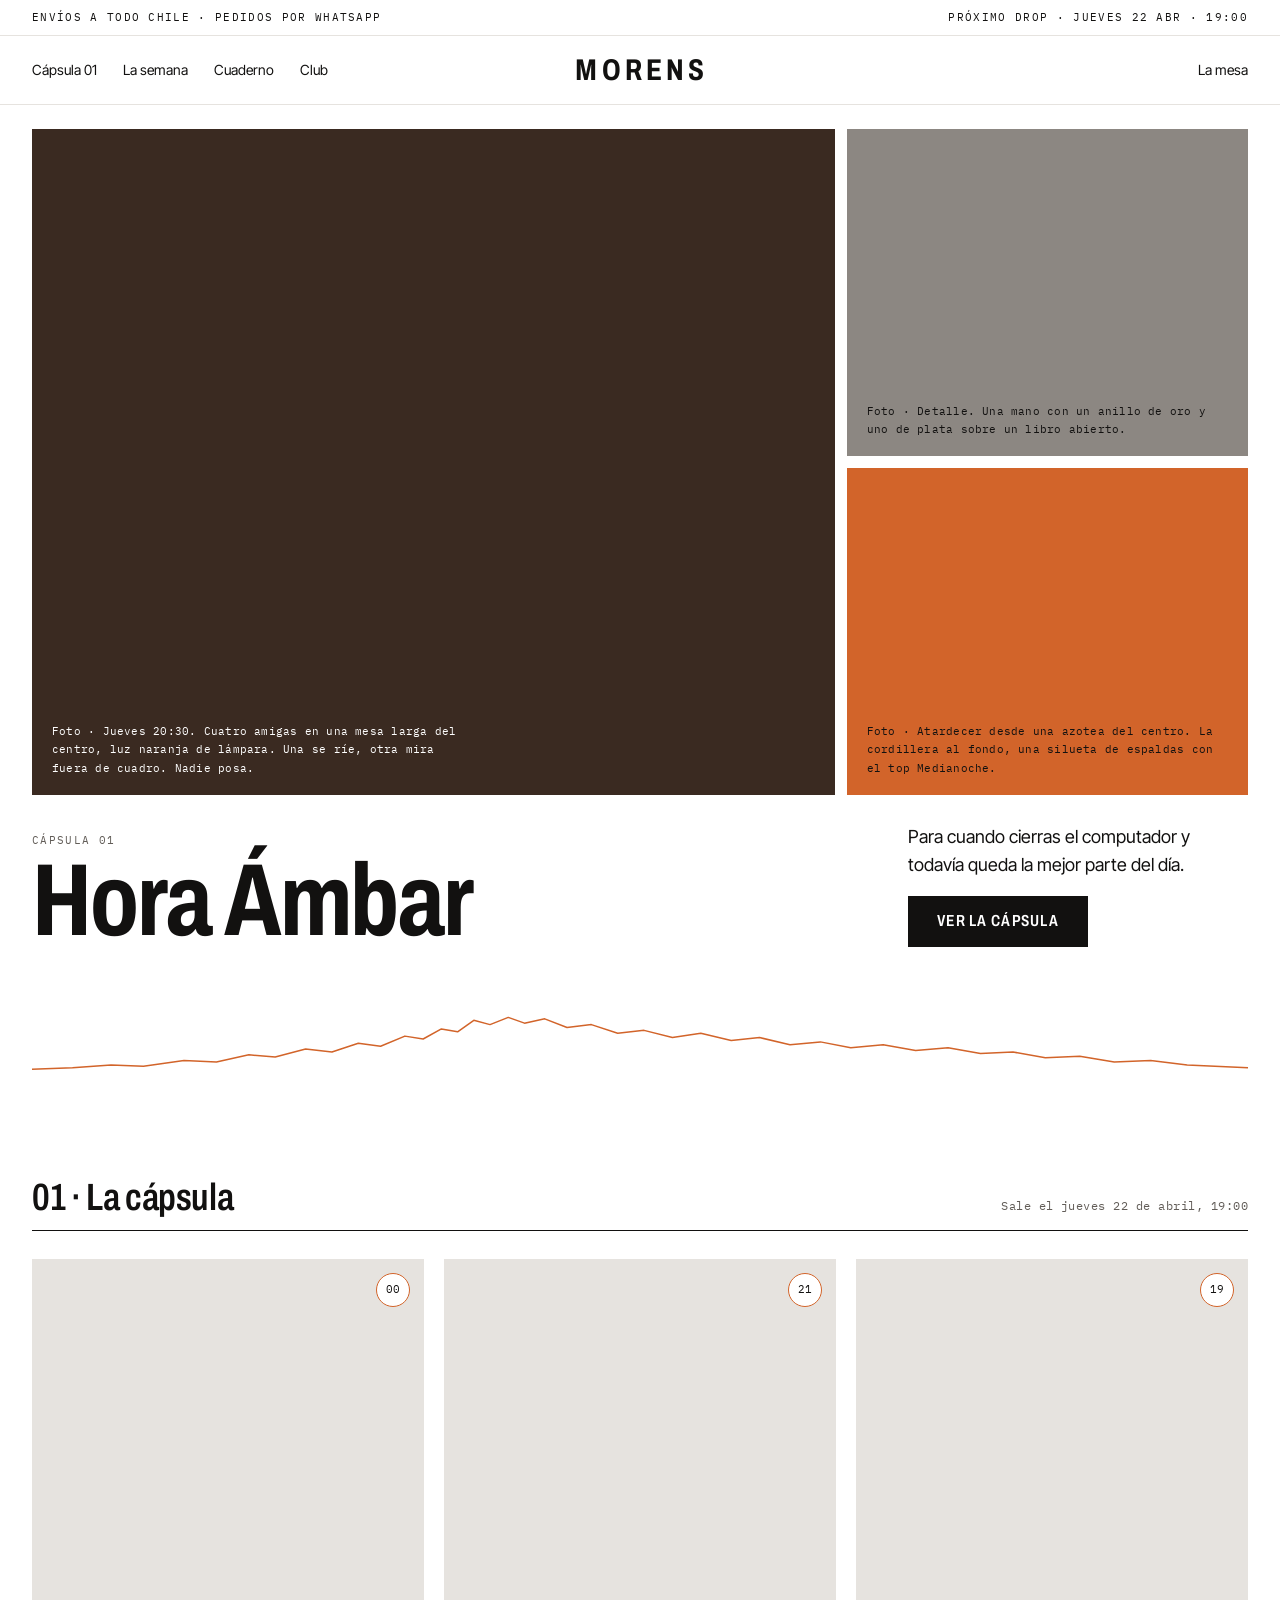
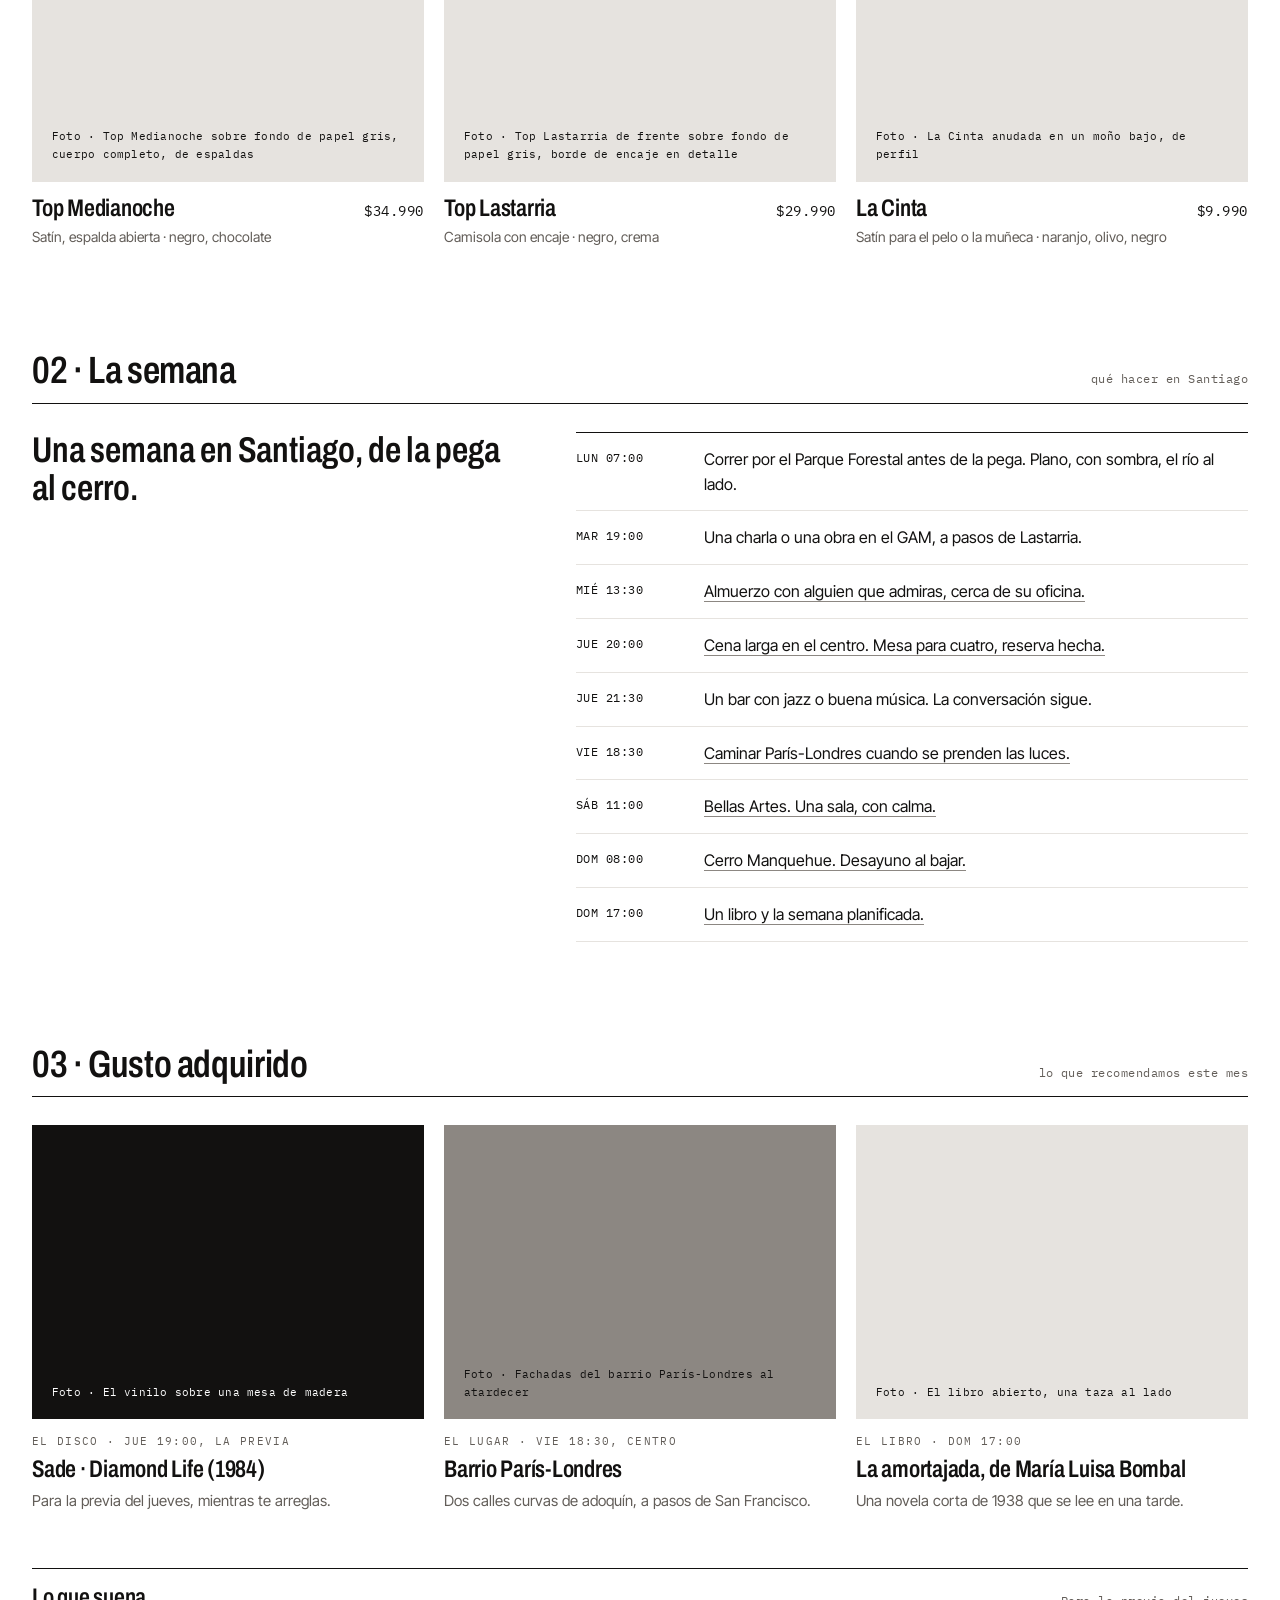
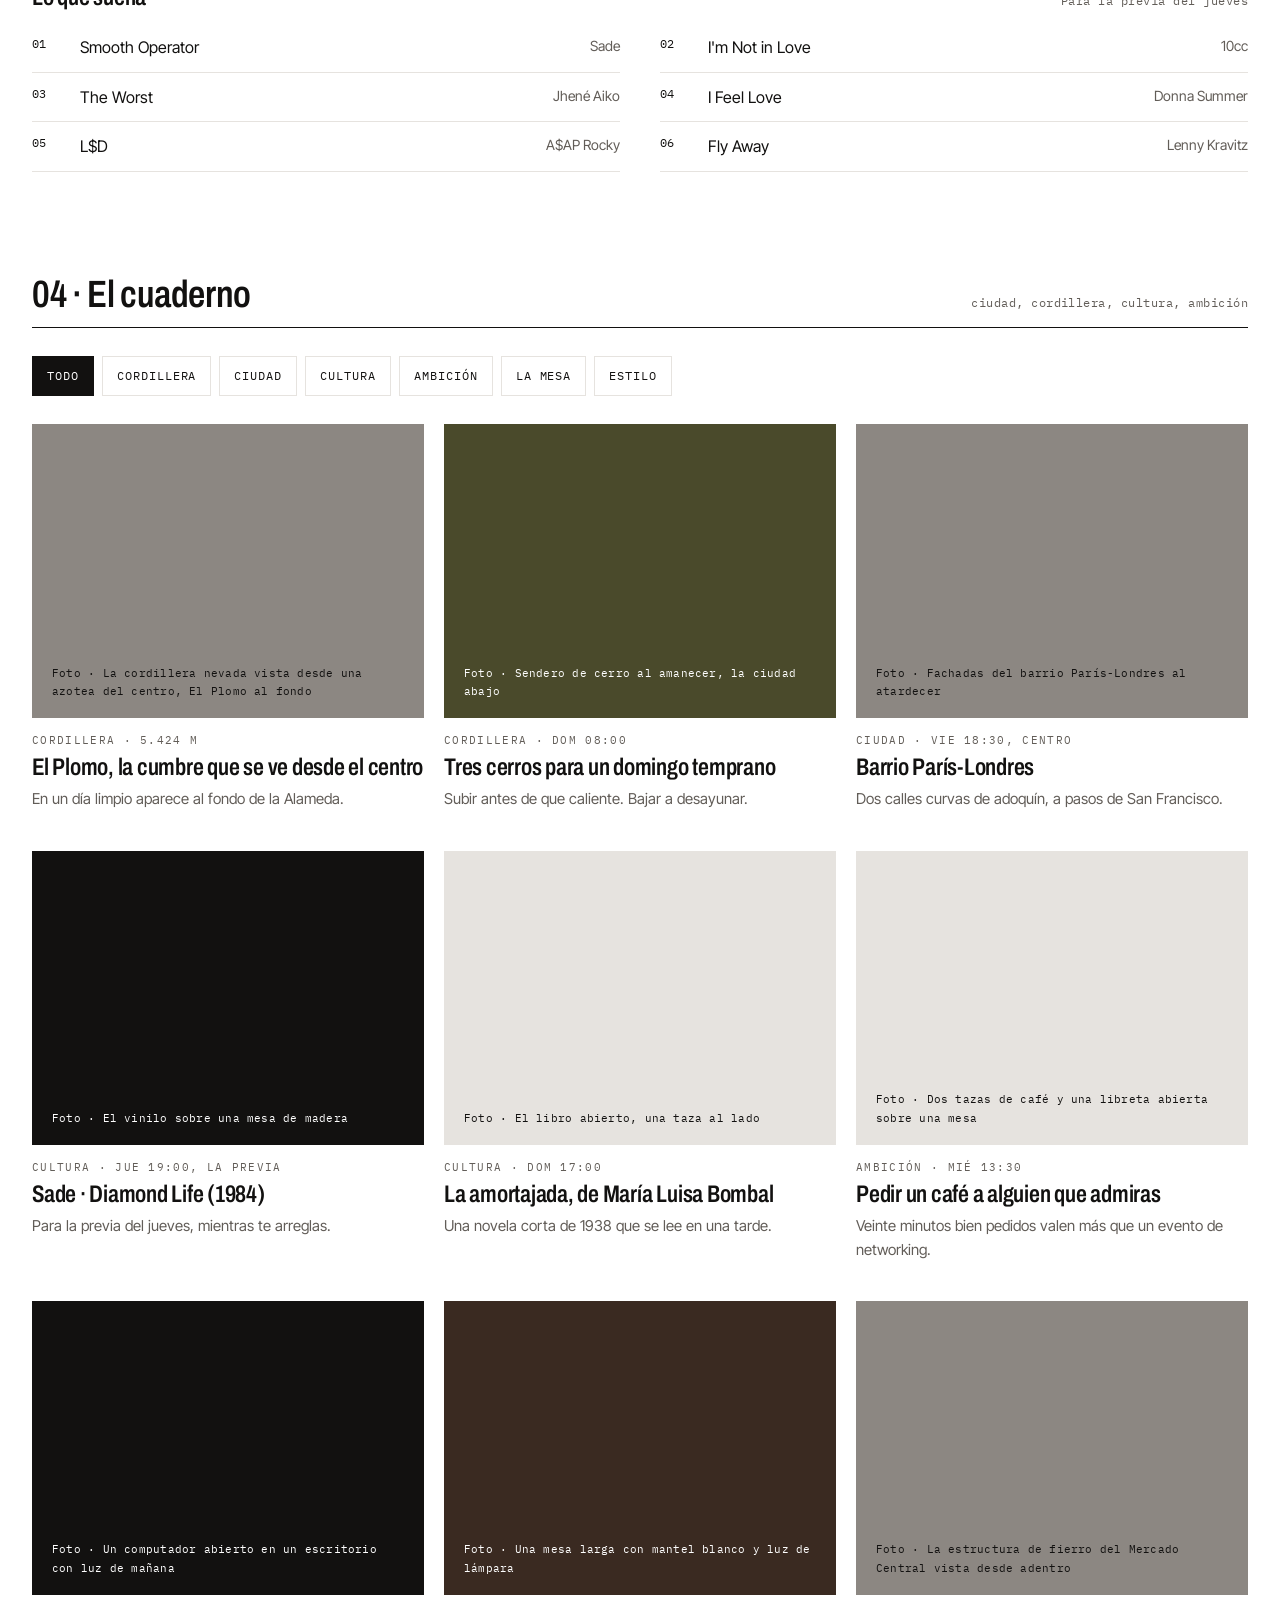
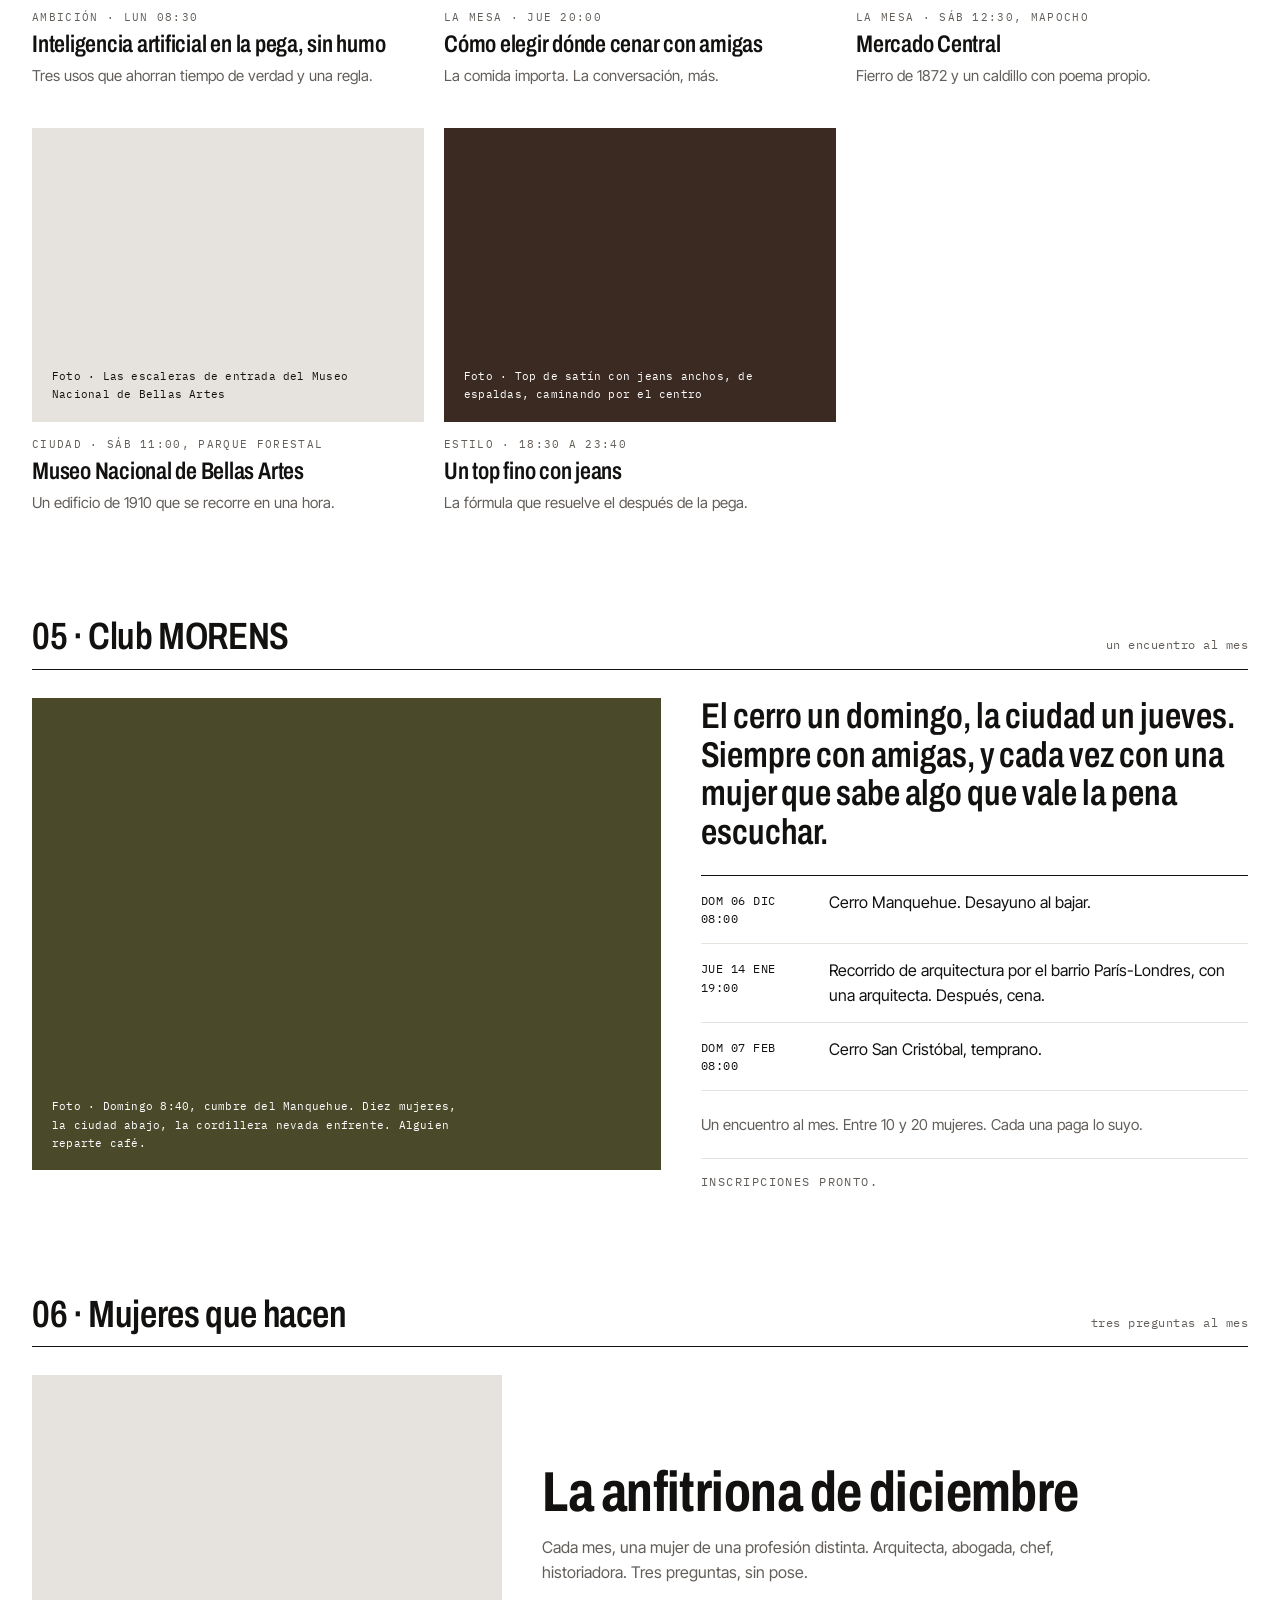
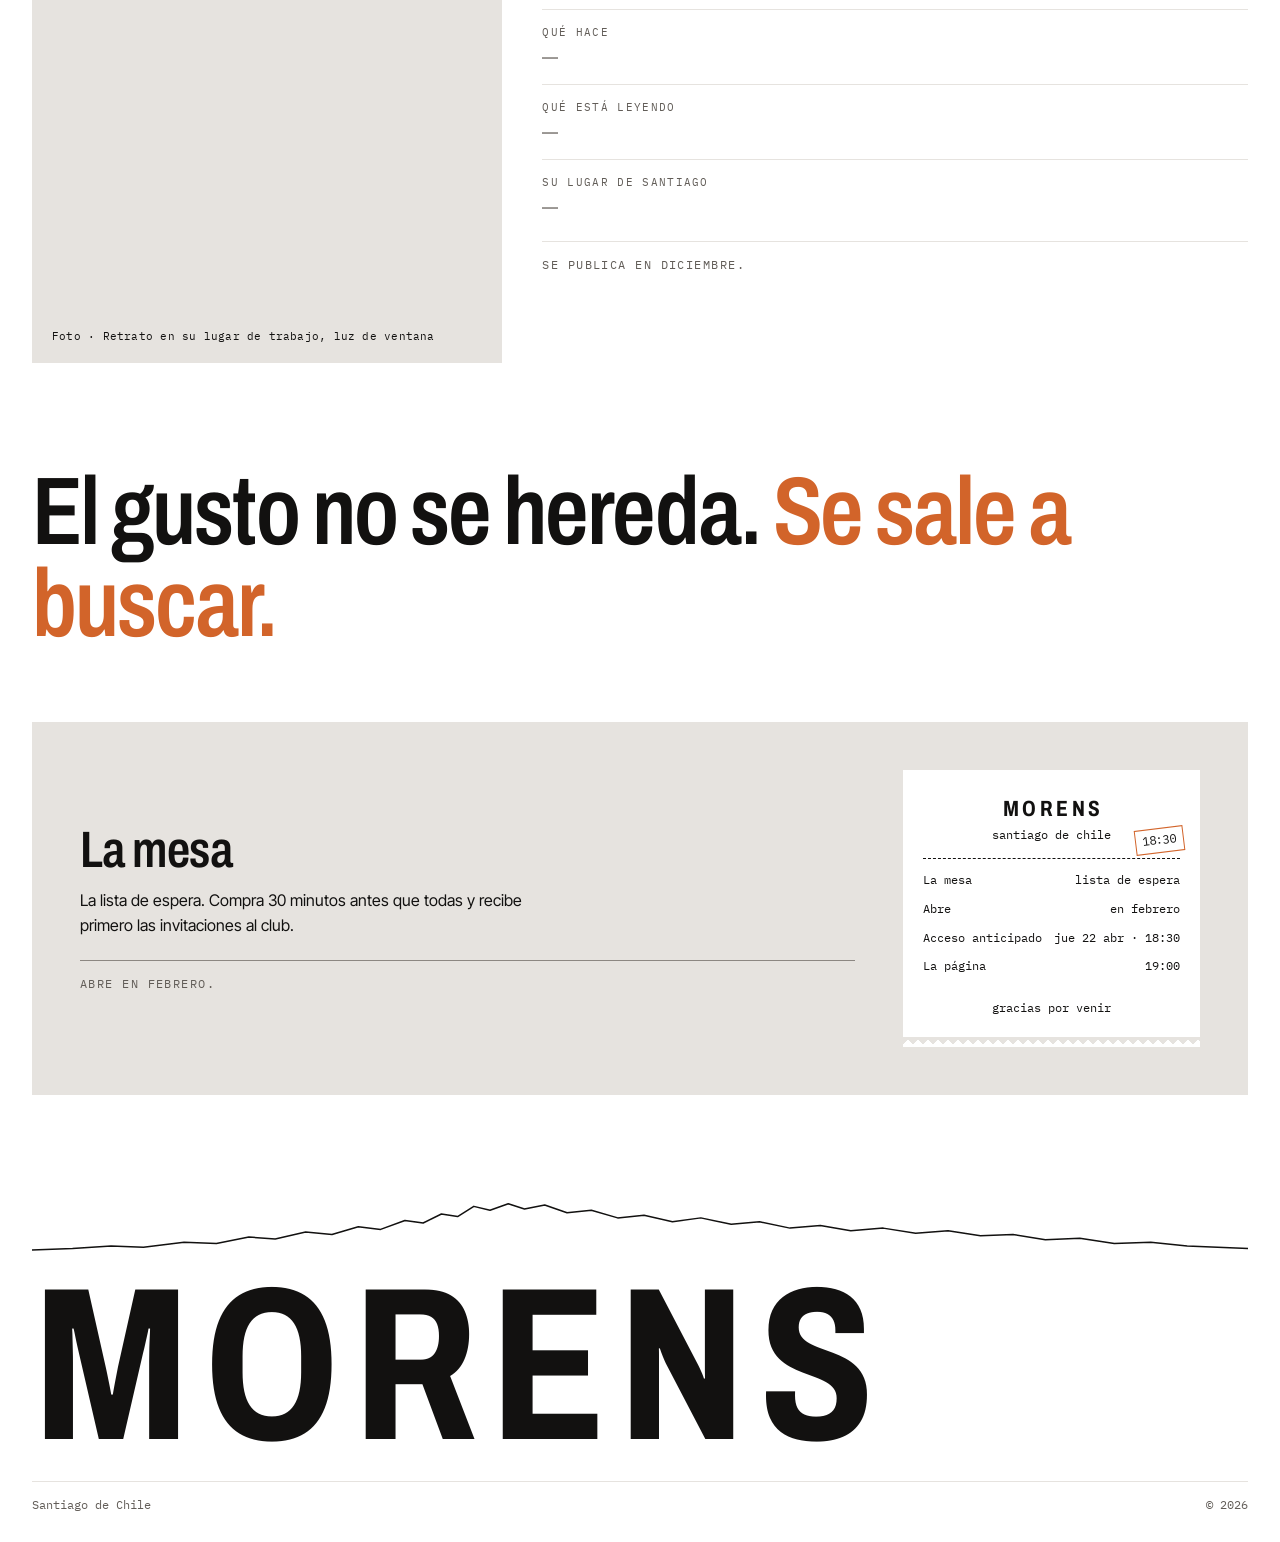
==== commit 00e58ea0: "Rehacer la página según el libro de marca de MORENS Página blanca de taller con la paleta, tipografí" ====
--- a/index.html
+++ b/index.html
@@ -1,133 +1,104 @@
 <!doctype html>
-<html lang="es">
+<html lang="es-CL">
 <head>
   <meta charset="utf-8">
   <meta name="viewport" content="width=device-width, initial-scale=1">
-  <title>MORENS — Chic with an edge</title>
-  <meta name="description" content="MORENS: chic with an edge. Siluetas limpias, materiales con brillo y un detalle que rompe las reglas. Pide por WhatsApp.">
-  <meta property="og:title" content="MORENS — Chic with an edge">
-  <meta property="og:description" content="Siluetas limpias, materiales con brillo y un detalle que rompe las reglas.">
-  <meta name="theme-color" content="#141110">
+  <title>MORENS · Santiago de Chile</title>
+  <meta name="description" content="MORENS, Santiago de Chile. Cápsula 01 · Hora Ámbar, el jueves 22 de abril a las 19:00. Mientras tanto, la semana en Santiago, recomendaciones y el Club MORENS.">
+  <meta property="og:title" content="MORENS · Santiago de Chile">
+  <meta property="og:description" content="Cápsula 01 · Hora Ámbar. Jueves 22 de abril, 19:00.">
+  <meta name="theme-color" content="#FFFFFF">
   <link rel="preconnect" href="https://fonts.googleapis.com">
   <link rel="preconnect" href="https://fonts.gstatic.com" crossorigin>
-  <link href="https://fonts.googleapis.com/css2?family=Bodoni+Moda:ital,opsz,wght@0,6..96,400;0,6..96,500;1,6..96,400;1,6..96,500&family=Inter+Tight:wght@300;400;500&display=swap" rel="stylesheet">
+  <link href="https://fonts.googleapis.com/css2?family=Archivo:wdth,wght@62..125,500..700&family=IBM+Plex+Mono:wght@400;500&family=Inter+Tight:wght@400;500&display=swap" rel="stylesheet">
   <link rel="stylesheet" href="css/styles.css">
 </head>
-<body>
-  <div class="anuncio">Envíos a todo el país <span class="sep">/</span> Pedidos por WhatsApp</div>
+<body data-pagina="inicio">
+  <a class="saltar" href="#contenido">Ir al contenido</a>
+  <div data-cabecera></div>
 
-  <header class="header">
-    <div class="contenedor header__fila">
-      <button class="icon-btn menu-btn" aria-label="Abrir menú" aria-expanded="false" aria-controls="nav">
-        <span></span><span></span>
-      </button>
-      <nav id="nav" class="nav">
-        <a href="#coleccion">Colección</a>
-        <a href="#nosotros">Nosotros</a>
-        <a href="#contacto">Contacto</a>
-      </nav>
-      <a href="#inicio" class="logo">MORENS</a>
-      <button class="bolsa-btn" aria-label="Abrir bolsa de compra">
-        Bolsa <span class="bolsa-btn__num">[<span data-num-bolsa>0</span>]</span>
-      </button>
-    </div>
-  </header>
+  <main id="contenido">
+    <!-- Portada -->
+    <section class="portada contenedor" aria-label="Cápsula 01 · Hora Ámbar">
+      <div class="portada__fotos" data-portada-fotos></div>
+      <div class="portada__texto" data-portada-texto></div>
+      <span data-cordillera="cordillera--portada"></span>
+    </section>
 
-  <main>
-    <section id="inicio" class="hero">
-      <div class="hero__luz" aria-hidden="true"></div>
-      <div class="contenedor hero__contenido">
-        <p class="rotulo">Colección 01 <span class="sep">/</span> Otoño–Invierno 2026</p>
-        <h1 class="lema">
-          <span class="lema__linea">Chic</span>
-          <span class="lema__linea"><small>with an</small> <em>edge.</em></span>
-        </h1>
-        <div class="hero__pie">
-          <p>Siluetas limpias, materiales con brillo y un detalle que rompe las reglas. Para quien entra a un lugar y no necesita decir nada.</p>
-          <a href="#coleccion" class="btn btn--claro">Ver colección</a>
-        </div>
+    <!-- 01 · La cápsula -->
+    <section id="capsula" class="seccion contenedor" aria-labelledby="t-capsula">
+      <div class="seccion__cabecera">
+        <h2 id="t-capsula">01 · La cápsula</h2>
+        <span class="mono" data-capsula-estado></span>
+      </div>
+      <div class="grid-3" data-capsula></div>
+    </section>
+
+    <!-- 02 · La semana -->
+    <section id="semana" class="seccion contenedor" aria-labelledby="t-semana">
+      <div class="seccion__cabecera">
+        <h2 id="t-semana">02 · La semana</h2>
+        <span class="mono">qué hacer en Santiago</span>
+      </div>
+      <div class="semana">
+        <p class="frase">Una semana en Santiago, de la pega al cerro.</p>
+        <ol class="agenda agenda--semana" data-semana></ol>
       </div>
     </section>
 
-    <div class="cinta" aria-hidden="true">
-      <div class="cinta__pista">
-        <span>Chic with an edge</span><span>MORENS</span><span>Chic with an edge</span><span>MORENS</span>
-        <span>Chic with an edge</span><span>MORENS</span><span>Chic with an edge</span><span>MORENS</span>
+    <!-- 03 · Gusto adquirido -->
+    <section id="gusto" class="seccion contenedor" aria-labelledby="t-gusto">
+      <div class="seccion__cabecera">
+        <h2 id="t-gusto">03 · Gusto adquirido</h2>
+        <span class="mono">lo que recomendamos este mes</span>
       </div>
-    </div>
-
-    <section id="coleccion" class="seccion seccion--clara">
-      <div class="contenedor">
-        <div class="seccion__cabecera">
-          <div>
-            <p class="rotulo">Colección 01</p>
-            <h2>Lo <em>nuevo</em></h2>
-          </div>
-          <div class="filtros" role="tablist" aria-label="Filtrar por categoría" data-filtros></div>
-        </div>
-        <div class="grid-productos" data-productos></div>
-      </div>
+      <div class="grid-3" data-recomendaciones></div>
+      <div class="playlist" data-playlist></div>
     </section>
 
-    <section id="nosotros" class="seccion seccion--oscura">
-      <div class="contenedor nosotros">
-        <div>
-          <p class="rotulo">Nosotros</p>
-          <p class="nosotros__cita">Elegante, <em>sí.</em><br>Predecible, <em>nunca.</em></p>
-        </div>
-        <div class="nosotros__cuerpo">
-          <p>Escribe aquí la historia de tu marca: cómo empezó, qué te inspira y qué la hace diferente. MORENS es para quien combina la piel con el encaje, el denim con la cadena dorada, una copa de vino con una tarde sin prisa.</p>
-          <ol class="valores">
-            <li><span>01</span><strong>Materiales con presencia</strong><em>Piel, satín y denim que se sienten antes de verse.</em></li>
-            <li><span>02</span><strong>Series cortas</strong><em>Pocas piezas, para que nadie llegue vestida igual.</em></li>
-            <li><span>03</span><strong>El detalle que incomoda</strong><em>Una cadena, un corte, un brillo fuera de lugar. A propósito.</em></li>
-          </ol>
-        </div>
+    <!-- 04 · El cuaderno -->
+    <section id="cuaderno" class="seccion contenedor" aria-labelledby="t-cuaderno">
+      <div class="seccion__cabecera">
+        <h2 id="t-cuaderno">04 · El cuaderno</h2>
+        <span class="mono">ciudad, cordillera, cultura, ambición</span>
       </div>
+      <div class="filtros" role="group" aria-label="Filtrar notas por tema" data-filtros></div>
+      <div class="grid-3" data-notas aria-live="polite"></div>
     </section>
 
-    <section id="contacto" class="seccion seccion--olivo">
-      <div class="contenedor contacto">
-        <p class="rotulo">Contacto</p>
-        <h2>Escríbenos. <em>Sin rodeos.</em></h2>
-        <p class="contacto__texto">Pedidos, tallas o un consejo de estilo. Te contestamos nosotras, no un robot.</p>
-        <div class="contacto__links">
-          <a class="btn btn--claro" data-link-whatsapp target="_blank" rel="noopener">WhatsApp</a>
-          <a class="btn btn--linea-clara" data-link-instagram target="_blank" rel="noopener">Instagram</a>
-          <a class="btn btn--linea-clara" data-link-correo>Correo</a>
-        </div>
+    <!-- 05 · Club MORENS -->
+    <section id="club" class="seccion contenedor" aria-labelledby="t-club">
+      <div class="seccion__cabecera">
+        <h2 id="t-club">05 · Club MORENS</h2>
+        <span class="mono">un encuentro al mes</span>
       </div>
+      <div class="club" data-club></div>
+    </section>
+
+    <!-- 06 · Mujeres que hacen -->
+    <section id="mujeres" class="seccion contenedor" aria-labelledby="t-mujeres">
+      <div class="seccion__cabecera">
+        <h2 id="t-mujeres">06 · Mujeres que hacen</h2>
+        <span class="mono">tres preguntas al mes</span>
+      </div>
+      <div class="anfitriona" data-anfitriona></div>
+    </section>
+
+    <!-- La idea, una sola vez -->
+    <section class="cierre contenedor" aria-label="Gusto adquirido">
+      <p>El gusto no se hereda. <span>Se sale a buscar.</span></p>
+    </section>
+
+    <!-- La mesa -->
+    <section id="la-mesa" class="contenedor">
+      <div class="la-mesa" data-la-mesa></div>
     </section>
   </main>
 
-  <footer class="footer">
-    <div class="contenedor">
-      <p class="footer__marca">MORENS</p>
-      <div class="footer__fila">
-        <span><em>Chic with an edge.</em></span>
-        <span>© <span data-anio></span> MORENS</span>
-      </div>
-    </div>
-  </footer>
-
-  <!-- Bolsa de compra -->
-  <div class="overlay" data-overlay hidden></div>
-  <aside class="bolsa" aria-label="Bolsa de compra" aria-hidden="true">
-    <div class="bolsa__cabecera">
-      <h3>Tu bolsa</h3>
-      <button class="icon-btn cerrar-btn" data-cerrar-bolsa aria-label="Cerrar bolsa">×</button>
-    </div>
-    <div class="bolsa__items" data-bolsa-items></div>
-    <div class="bolsa__pie">
-      <div class="bolsa__total"><span>Total</span><strong data-bolsa-total>$0</strong></div>
-      <button class="btn btn--oscuro btn--ancho" data-enviar-pedido>Enviar pedido por WhatsApp</button>
-      <p class="bolsa__nota">Te confirmamos disponibilidad, envío y forma de pago por WhatsApp.</p>
-    </div>
-  </aside>
-
-  <div class="aviso" role="status" aria-live="polite" data-aviso></div>
+  <div data-pie></div>
 
   <script src="js/productos.js"></script>
+  <script src="js/contenido.js"></script>
   <script src="js/main.js"></script>
 </body>
 </html>
--- a/css/styles.css
+++ b/css/styles.css
@@ -1,375 +1,454 @@
 /* ============================================================
-   MORENS — chic with an edge
-   Paleta tomada del moodboard: espresso, chocolate, bronce,
-   champán y olivo. Cambia los colores y letras aquí.
+   MORENS · estilos
+   Paleta, tipografía y reglas del libro de marca.
+   El naranjo es acento: líneas, timbres y títulos grandes.
+   Nunca en texto chico.
    ============================================================ */
 :root {
-  --espresso: #141110;
-  --chocolate: #2e2320;
-  --cacao: #6b4c38;
-  --bronce: #b28d67;         /* acento sobre fondos oscuros */
-  --bronce-oscuro: #77583e;  /* acento sobre fondos claros */
-  --champan: #d2b38e;
-  --crema: #ece5d9;
-  --crema-2: #e0d6c6;
-  --olivo: #3f3b2a;
-  --tinta: #1a1412;
-  --gris: #6e655c;
-  --gris-claro: #a69a8c;
-  --linea-clara: #cfc3b1;
-  --linea-oscura: #3a2f2a;
-
-  --serif: "Bodoni Moda", "Didot", "Times New Roman", serif;
-  --sans: "Inter Tight", system-ui, -apple-system, sans-serif;
-
-  --ancho: 1320px;
-}
+  --blanco: #FFFFFF;
+  --negro: #121110;
+  --piedra: #8C8782;    /* líneas y fondos; sobre blanco no alcanza contraste para texto chico */
+  --claro: #E6E3DF;
+  --naranjo: #D2642A;
+  --olivo: #4A4A2B;
+  --chocolate: #3A2A21;
+  --texto-2: #625D58;   /* gris piedra oscurecido para texto secundario legible (6:1 sobre blanco) */
+
+  --titulo: "Archivo", "Arial Narrow", sans-serif;
+  --texto: "Inter Tight", system-ui, -apple-system, sans-serif;
+  --mono: "IBM Plex Mono", ui-monospace, monospace;
+
+  --ancho: 1440px;
+  --margen: 16px;
+}
+@media (min-width: 760px) { :root { --margen: 32px; } }
 
 *,
 *::before,
 *::after { box-sizing: border-box; }
 
-html { scroll-behavior: smooth; scroll-padding-top: 68px; }
+html { scroll-behavior: smooth; scroll-padding-top: 84px; -webkit-text-size-adjust: 100%; }
 
 body {
   margin: 0;
-  background: var(--espresso);
-  color: var(--crema);
-  font-family: var(--sans);
-  font-weight: 300;
+  background: var(--blanco);
+  color: var(--negro);
+  font-family: var(--texto);
   font-size: 16px;
-  line-height: 1.65;
+  line-height: 1.55;
   -webkit-font-smoothing: antialiased;
 }
 body.sin-scroll { overflow: hidden; }
 
-/* Grano de película sobre todo el sitio */
-body::after {
-  content: ""; position: fixed; inset: 0; z-index: 100; pointer-events: none;
-  opacity: 0.07; mix-blend-mode: overlay;
-  background-image: url("data:image/svg+xml,%3Csvg xmlns='http://www.w3.org/2000/svg' width='160' height='160'%3E%3Cfilter id='g'%3E%3CfeTurbulence type='fractalNoise' baseFrequency='.9' numOctaves='3' stitchTiles='stitch'/%3E%3C/filter%3E%3Crect width='100%25' height='100%25' filter='url(%23g)'/%3E%3C/svg%3E");
-}
-
-img { max-width: 100%; display: block; }
+img { display: block; max-width: 100%; }
 a { color: inherit; }
-h1, h2, h3 { font-family: var(--serif); font-weight: 400; line-height: 1; margin: 0; }
-h2 { font-size: clamp(2.5rem, 6vw, 4.5rem); letter-spacing: -0.02em; }
-em { font-style: italic; }
 button { font: inherit; color: inherit; cursor: pointer; }
-
-.contenedor { width: 100%; max-width: var(--ancho); margin: 0 auto; padding: 0 16px; }
-@media (min-width: 720px) { .contenedor { padding: 0 40px; } }
-
-.sr-only {
-  position: absolute; width: 1px; height: 1px; padding: 0; margin: -1px;
-  overflow: hidden; clip: rect(0 0 0 0); white-space: nowrap; border: 0;
-}
-
-.rotulo {
-  margin: 0 0 18px;
-  font-size: 0.68rem; font-weight: 500; letter-spacing: 0.22em; text-transform: uppercase;
-  color: var(--bronce);
-}
-.seccion--clara .rotulo { color: var(--bronce-oscuro); }
-.sep { opacity: 0.5; margin: 0 0.5em; }
+h1, h2, h3 {
+  margin: 0;
+  font-family: var(--titulo);
+  font-stretch: 75%;
+  font-weight: 600;
+  line-height: 1.02;
+  letter-spacing: -0.01em;
+}
+p { margin: 0; }
+:focus-visible { outline: 2px solid var(--naranjo); outline-offset: 3px; }
+
+.contenedor { width: 100%; max-width: var(--ancho); margin: 0 auto; padding: 0 var(--margen); }
+
+.mono { font-family: var(--mono); font-size: 12px; letter-spacing: 0.04em; }
+.etiqueta { text-transform: uppercase; font-size: 11px; letter-spacing: 0.12em; color: var(--texto-2); }
+
+.saltar {
+  position: absolute; left: 8px; top: -60px; z-index: 100;
+  background: var(--negro); color: var(--blanco); padding: 10px 14px; text-decoration: none;
+}
+.saltar:focus { top: 8px; }
 
 /* ---------- Botones ---------- */
 .btn {
-  display: inline-flex; align-items: center; justify-content: center; gap: 10px;
-  padding: 15px 28px;
-  border: 1px solid currentColor; border-radius: 0;
-  font-family: var(--sans); font-size: 0.7rem; font-weight: 500;
-  letter-spacing: 0.2em; text-transform: uppercase; text-decoration: none;
-  transition: background 0.3s, color 0.3s, border-color 0.3s;
-}
-.btn--claro { background: var(--crema); color: var(--espresso); border-color: var(--crema); }
-.btn--claro:hover { background: var(--bronce); border-color: var(--bronce); }
-.btn--linea-clara { color: var(--crema); }
-.btn--linea-clara:hover { background: var(--crema); color: var(--espresso); border-color: var(--crema); }
-.btn--oscuro { background: var(--tinta); color: var(--crema); border-color: var(--tinta); }
-.btn--oscuro:hover { background: var(--cacao); border-color: var(--cacao); }
-.btn--chico { padding: 11px 14px; font-size: 0.64rem; letter-spacing: 0.18em; }
+  display: inline-flex; align-items: center; justify-content: center;
+  min-height: 48px; padding: 12px 28px;
+  background: var(--negro); color: var(--blanco);
+  border: 1px solid var(--negro); border-radius: 0;
+  font-family: var(--titulo); font-stretch: 75%; font-weight: 600; font-size: 16px;
+  letter-spacing: 0.08em; text-transform: uppercase; text-decoration: none;
+  transition: background 0.2s, color 0.2s, border-color 0.2s;
+}
+.btn:hover { background: var(--chocolate); border-color: var(--chocolate); }
+.btn--linea { background: transparent; color: var(--negro); }
+.btn--linea:hover { background: var(--negro); color: var(--blanco); border-color: var(--negro); }
 .btn--ancho { width: 100%; }
-.btn:disabled { opacity: 0.35; cursor: not-allowed; }
-
-.icon-btn { background: none; border: 0; padding: 8px; }
-
-/* ---------- Anuncio y header ---------- */
-.anuncio {
-  background: var(--bronce); color: var(--espresso);
-  text-align: center; font-size: 0.64rem; font-weight: 500; letter-spacing: 0.2em; text-transform: uppercase;
-  padding: 7px 16px;
-}
-
-.header {
+.btn:disabled { background: var(--claro); border-color: var(--claro); color: var(--negro); cursor: default; }
+
+/* ---------- Barra superior y cabecera ---------- */
+.barra {
+  display: flex; justify-content: center; gap: 24px;
+  padding: 9px var(--margen);
+  border-bottom: 1px solid var(--claro);
+  font-family: var(--mono); font-size: 11px; letter-spacing: 0.12em; text-transform: uppercase;
+}
+.barra__envios { display: none; }
+@media (min-width: 760px) {
+  .barra { justify-content: space-between; padding-inline: max(var(--margen), calc((100% - var(--ancho)) / 2 + var(--margen))); }
+  .barra__envios { display: inline; }
+}
+
+.cabecera {
   position: sticky; top: 0; z-index: 20;
-  background: color-mix(in srgb, var(--espresso) 90%, transparent);
-  backdrop-filter: blur(12px);
-  border-bottom: 1px solid var(--linea-oscura);
-}
-.header__fila { display: grid; grid-template-columns: 1fr auto 1fr; align-items: center; height: 64px; gap: 16px; }
-
-.header .logo { grid-column: 2; }
+  background: var(--blanco);
+  border-bottom: 1px solid var(--claro);
+}
+.cabecera__fila { display: grid; grid-template-columns: 1fr auto 1fr; align-items: center; height: 68px; gap: 16px; }
+
 .logo {
-  font-family: var(--serif); font-size: 1.65rem; font-weight: 500;
-  letter-spacing: 0.08em; text-decoration: none; color: var(--crema);
-}
-
-.nav { grid-column: 1; display: flex; gap: 32px; }
-.nav a {
-  text-decoration: none; font-size: 0.68rem; font-weight: 400; letter-spacing: 0.2em; text-transform: uppercase;
-  transition: color 0.25s;
-}
-.nav a:hover { color: var(--bronce); }
-
-.bolsa-btn {
-  grid-column: 3; justify-self: end;
-  background: none; border: 0; padding: 8px 0;
-  font-size: 0.68rem; letter-spacing: 0.2em; text-transform: uppercase;
-  transition: color 0.25s;
-}
-.bolsa-btn:hover, .bolsa-btn__num { color: var(--bronce); }
-
-.menu-btn { display: none; flex-direction: column; gap: 7px; width: 40px; grid-column: 1; }
-.menu-btn span { display: block; height: 1px; width: 24px; background: var(--crema); transition: transform 0.3s; }
-.menu-btn[aria-expanded="true"] span:first-child { transform: translateY(4px) rotate(45deg); }
-.menu-btn[aria-expanded="true"] span:last-child { transform: translateY(-4px) rotate(-45deg); }
-
-@media (max-width: 799px) {
+  grid-column: 2;
+  font-family: var(--titulo); font-stretch: 75%; font-weight: 700;
+  font-size: 30px; letter-spacing: 0.14em; margin-right: -0.14em;
+  text-decoration: none; line-height: 1;
+}
+
+.nav { grid-column: 1; grid-row: 1; display: flex; gap: 26px; }
+.nav a, .nav-link, .nav-btn {
+  font-size: 14px; text-decoration: none;
+  background: none; border: 0; padding: 6px 0;
+  text-underline-offset: 6px;
+}
+.nav a:hover, .nav-link:hover, .nav-btn:hover { text-decoration: underline; text-decoration-thickness: 1px; }
+.nav__movil { display: none; }
+.cabecera__der { grid-column: 3; justify-self: end; display: flex; gap: 24px; align-items: center; }
+
+.menu-btn { display: none; grid-column: 1; grid-row: 1; flex-direction: column; justify-content: center; gap: 6px; width: 44px; height: 44px; padding: 0; background: none; border: 0; }
+.menu-btn span { display: block; width: 22px; height: 1.5px; background: var(--negro); transition: transform 0.2s; }
+.menu-btn span:last-child { width: 16px; }
+.menu-btn[aria-expanded="true"] span:first-child { transform: translateY(3.75px) rotate(45deg); }
+.menu-btn[aria-expanded="true"] span:last-child { width: 22px; transform: translateY(-3.75px) rotate(-45deg); }
+
+@media (max-width: 899px) {
   .menu-btn { display: flex; }
-  .logo { font-size: 1.4rem; }
+  .logo { font-size: 24px; }
   .nav {
-    position: absolute; top: 64px; left: 0; right: 0;
+    position: absolute; top: 68px; left: 0; right: 0;
     flex-direction: column; gap: 0;
-    background: var(--espresso); border-bottom: 1px solid var(--linea-oscura);
+    background: var(--blanco); border-bottom: 1px solid var(--negro);
     display: none;
   }
   .nav.abierto { display: flex; }
-  .nav a { padding: 20px 16px; border-top: 1px solid var(--linea-oscura); }
-}
-
-/* ---------- Hero ---------- */
-.hero {
+  .nav a { padding: 16px var(--margen); border-top: 1px solid var(--claro); font-size: 16px; }
+  .nav__movil { display: block; }
+  .cabecera__der .nav-link { font-family: var(--mono); font-size: 12px; }
+  .cabecera__der:has(.nav-btn) .nav-link { display: none; }
+}
+
+/* ---------- Fotos: reales o recuadro con su descripción ---------- */
+.foto {
   position: relative; overflow: hidden;
-  min-height: calc(100svh - 92px);
   display: flex; align-items: flex-end;
-  padding: 120px 0 64px;
-}
-
-/* Fachada de bloques de vidrio iluminada (inspirada en el moodboard) */
-.hero__luz {
-  position: absolute; top: 0; right: 0; bottom: 0; width: 62%;
+  background: var(--claro); color: var(--negro);
+}
+.foto img { width: 100%; height: 100%; object-fit: cover; }
+.foto__desc {
+  display: block; padding: 18px 20px; max-width: 460px;
+  font-family: var(--mono); font-size: 11px; line-height: 1.65; letter-spacing: 0.02em;
+}
+.foto--negro { background: var(--negro); color: var(--blanco); }
+.foto--chocolate { background: var(--chocolate); color: var(--blanco); }
+.foto--olivo { background: var(--olivo); color: var(--blanco); }
+.foto--piedra { background: var(--piedra); color: var(--negro); }
+.foto--naranjo { background: var(--naranjo); color: var(--negro); }
+.foto--claro { background: var(--claro); color: var(--negro); }
+
+/* ---------- Elementos de sistema ---------- */
+.cordillera { display: block; width: 100%; height: 64px; overflow: visible; }
+.cordillera polyline { fill: none; stroke: var(--naranjo); stroke-width: 1.5; vector-effect: non-scaling-stroke; stroke-linejoin: round; }
+.cordillera--pie polyline { stroke: var(--negro); }
+.cordillera--portada { margin-top: 56px; height: 72px; }
+
+.timbre {
+  position: absolute; top: 14px; right: 14px; z-index: 1;
+  display: grid; place-items: center;
+  width: 34px; height: 34px; border-radius: 50%;
+  border: 1px solid var(--naranjo); background: var(--blanco);
+  font-family: var(--mono); font-size: 11px; color: var(--negro);
+}
+
+.horas {
+  list-style: none; margin: 10px 0 0; padding: 10px 12px;
+  display: flex; justify-content: space-between;
+  border: 1px solid var(--claro);
+}
+.horas li { display: grid; place-items: center; width: 30px; height: 30px; font-family: var(--mono); font-size: 12px; }
+.horas__suya { border: 1px solid var(--naranjo); border-radius: 50%; }
+
+/* ---------- Secciones ---------- */
+.seccion { padding: 64px var(--margen) 0; }
+@media (min-width: 900px) { .seccion { padding-top: 104px; } }
+.seccion--corta { padding-inline: 0; }
+.seccion__cabecera {
+  display: flex; flex-wrap: wrap; align-items: baseline; justify-content: space-between; gap: 8px 24px;
+  padding-bottom: 12px; margin-bottom: 28px;
+  border-bottom: 1px solid var(--negro);
+}
+.seccion__cabecera h2 { font-size: clamp(28px, 3.2vw, 38px); }
+.seccion__cabecera .mono { color: var(--texto-2); }
+
+.frase { font-family: var(--titulo); font-stretch: 75%; font-weight: 600; font-size: clamp(26px, 2.8vw, 38px); line-height: 1.08; }
+.estado { color: var(--texto-2); text-transform: uppercase; letter-spacing: 0.12em; padding-top: 14px; border-top: 1px solid var(--claro); }
+
+.grid-3 { display: grid; gap: 40px 20px; }
+@media (min-width: 760px) { .grid-3 { grid-template-columns: repeat(3, minmax(0, 1fr)); } }
+
+/* ---------- Portada ---------- */
+.portada { padding-top: 24px; }
+.portada__fotos { display: grid; gap: 12px; }
+.portada__principal { aspect-ratio: 1 / 1.05; }
+.portada__detalle, .portada__atardecer { display: none; }
+@media (min-width: 900px) {
+  .portada__fotos { grid-template-columns: 2fr 1fr; grid-template-rows: 1fr 1fr; height: min(720px, 52vw); }
+  .portada__principal { grid-row: span 2; aspect-ratio: auto; }
+  .portada__detalle, .portada__atardecer { display: flex; }
+}
+.portada__texto { display: grid; gap: 20px; margin-top: 28px; }
+@media (min-width: 760px) {
+  .portada__texto { grid-template-columns: 1fr minmax(260px, 340px); align-items: end; gap: 40px; }
+}
+.portada__titulo { font-size: clamp(60px, 8vw, 104px); font-weight: 700; line-height: 0.9; letter-spacing: -0.02em; margin-top: 6px; }
+.portada__accion p { font-size: 18px; margin-bottom: 18px; }
+@media (max-width: 759px) { .portada__accion .btn { width: 100%; } }
+
+/* ---------- 01 · La cápsula ---------- */
+@media (max-width: 759px) {
+  [data-capsula] {
+    grid-auto-flow: column; grid-auto-columns: 78%;
+    overflow-x: auto; scroll-snap-type: x mandatory; scroll-padding-inline: var(--margen); gap: 12px;
+    margin-inline: calc(var(--margen) * -1); padding: 0 var(--margen) 8px;
+    scrollbar-width: none;
+  }
+  [data-capsula]::-webkit-scrollbar { display: none; }
+  [data-capsula] > * { scroll-snap-align: start; }
+}
+.producto__link { display: block; text-decoration: none; }
+.producto__img { position: relative; }
+.producto__img .foto { aspect-ratio: 3 / 4; }
+.producto__fila { display: flex; justify-content: space-between; align-items: baseline; gap: 12px; margin-top: 14px; }
+.producto h3 { font-size: 24px; }
+.producto__fila .mono { font-size: 14px; }
+.producto__sub { margin-top: 4px; font-size: 14px; color: var(--texto-2); }
+.producto__link:hover h3 { text-decoration: underline; text-decoration-thickness: 1px; text-underline-offset: 4px; }
+
+/* ---------- 02 · La semana ---------- */
+.semana { display: grid; gap: 28px; }
+@media (min-width: 900px) { .semana { grid-template-columns: 1fr 1.4fr; gap: 64px; } }
+.agenda { list-style: none; margin: 0; padding: 0; border-top: 1px solid var(--negro); }
+.agenda li { display: grid; grid-template-columns: 112px 1fr; gap: 16px; padding: 14px 0; border-bottom: 1px solid var(--claro); }
+.agenda li .mono { text-transform: uppercase; padding-top: 2px; }
+.agenda a { text-decoration-color: var(--piedra); text-underline-offset: 4px; }
+.agenda a:hover { text-decoration-color: var(--negro); }
+.agenda--semana li .mono { width: 112px; }
+
+/* ---------- 03 · Gusto adquirido y notas ---------- */
+.nota-card a { display: block; text-decoration: none; }
+.nota-card .foto--card { aspect-ratio: 4 / 3; margin-bottom: 14px; }
+.nota-card .etiqueta { margin-bottom: 6px; }
+.nota-card h3 { font-size: 24px; margin-bottom: 8px; }
+.nota-card p:last-child { color: var(--texto-2); font-size: 15px; }
+.nota-card a:hover h3 { text-decoration: underline; text-decoration-thickness: 1px; text-underline-offset: 4px; }
+@media (max-width: 759px) {
+  .nota-card a { display: grid; grid-template-columns: 104px 1fr; gap: 0 16px; align-items: start; }
+  .nota-card .foto--card { grid-row: span 3; aspect-ratio: 1; margin: 0; }
+  .nota-card .foto__desc { display: none; }
+  .nota-card h3 { font-size: 20px; margin-bottom: 4px; }
+  .nota-card p:last-child { font-size: 14px; }
+  .grid-3 { gap: 20px; }
+}
+
+.playlist { margin-top: 56px; border-top: 1px solid var(--negro); padding-top: 16px; }
+.playlist__cabecera { display: flex; flex-wrap: wrap; justify-content: space-between; align-items: baseline; gap: 8px; margin-bottom: 12px; }
+.playlist__cabecera h3 { font-size: 24px; }
+.playlist__cabecera .mono { color: var(--texto-2); }
+.playlist ol { list-style: none; margin: 0; padding: 0; display: grid; column-gap: 40px; }
+@media (min-width: 760px) { .playlist ol { grid-template-columns: 1fr 1fr; } }
+.playlist li { display: grid; grid-template-columns: 36px 1fr auto; gap: 12px; padding: 12px 0; border-bottom: 1px solid var(--claro); }
+.playlist__artista { color: var(--texto-2); font-size: 14px; }
+
+.filtros { display: flex; flex-wrap: wrap; gap: 8px; margin-bottom: 28px; }
+.filtros button {
+  min-height: 40px; padding: 8px 14px;
+  background: var(--blanco); border: 1px solid var(--claro); border-radius: 0;
+  font-family: var(--mono); font-size: 12px; letter-spacing: 0.08em; text-transform: uppercase;
+}
+.filtros button:hover { border-color: var(--negro); }
+.filtros button[aria-pressed="true"] { background: var(--negro); border-color: var(--negro); color: var(--blanco); }
+
+/* ---------- 05 · Club ---------- */
+.club { display: grid; gap: 28px; }
+@media (min-width: 900px) { .club { grid-template-columns: 1.15fr 1fr; gap: 40px; } }
+.club__foto { aspect-ratio: 4 / 3; }
+.club__texto { display: grid; gap: 22px; align-content: start; }
+.club__detalle { color: var(--texto-2); font-size: 15px; }
+.club__texto .btn { justify-self: start; }
+
+/* ---------- 06 · Mujeres que hacen ---------- */
+.anfitriona { display: grid; gap: 28px; }
+@media (min-width: 900px) { .anfitriona { grid-template-columns: 1fr 1.5fr; gap: 40px; align-items: center; } }
+.anfitriona__foto { aspect-ratio: 4 / 5; }
+@media (max-width: 899px) { .anfitriona__foto { aspect-ratio: 4 / 3; } }
+.anfitriona__texto h3 { font-size: clamp(36px, 4.4vw, 60px); font-weight: 700; margin-bottom: 14px; }
+.anfitriona__texto > p { color: var(--texto-2); max-width: 520px; margin-bottom: 24px; }
+.anfitriona dl { margin: 0; }
+.anfitriona dl div { padding: 14px 0; border-top: 1px solid var(--claro); }
+.anfitriona dt { text-transform: uppercase; color: var(--texto-2); margin-bottom: 4px; font-size: 11px; letter-spacing: 0.12em; }
+.anfitriona dd { margin: 0; color: var(--texto-2); }
+.anfitriona .estado { margin: 8px 0 0; max-width: none; }
+
+/* ---------- Cierre ---------- */
+.cierre { padding-top: 104px; padding-bottom: 72px; }
+.cierre p {
+  font-family: var(--titulo); font-stretch: 75%; font-weight: 600;
+  font-size: clamp(44px, 7.5vw, 112px); line-height: 0.95; letter-spacing: -0.02em; max-width: 1100px;
+}
+.cierre span { color: var(--naranjo); }
+
+/* ---------- La mesa y la boleta ---------- */
+.la-mesa {
+  display: grid; gap: 32px; align-items: center;
+  background: var(--claro); padding: 28px 20px;
+}
+@media (min-width: 760px) { .la-mesa { grid-template-columns: 1fr auto; padding: 48px; gap: 48px; } }
+.la-mesa h2 { font-size: clamp(36px, 4vw, 52px); margin-bottom: 12px; }
+.la-mesa__texto p:not(.estado) { max-width: 460px; margin-bottom: 22px; }
+.la-mesa .estado { border-top-color: var(--piedra); }
+
+.boleta {
+  position: relative;
+  width: 100%; max-width: 340px; justify-self: center;
+  background: var(--blanco); padding: 22px 20px 30px;
+  font-family: var(--mono); font-size: 12px;
+}
+.boleta::after {
+  content: ""; position: absolute; left: 0; right: 0; bottom: 0; height: 10px;
   background:
-    repeating-linear-gradient(90deg, rgb(20 17 16 / 0.55) 0 1px, transparent 1px 26px),
-    repeating-linear-gradient(0deg, rgb(20 17 16 / 0.55) 0 1px, transparent 1px 26px),
-    linear-gradient(180deg, transparent 0 22%, rgb(20 17 16 / 0.85) 22% 24%, transparent 24% 58%, rgb(20 17 16 / 0.8) 58% 61%, transparent 61%),
-    radial-gradient(ellipse 70% 60% at 60% 45%, #d9a96c 0%, #9c7552 35%, #563e2c 65%, var(--espresso) 100%);
-  -webkit-mask-image: linear-gradient(90deg, transparent 0%, #000 45%);
-          mask-image: linear-gradient(90deg, transparent 0%, #000 45%);
-  opacity: 0.9;
-}
-@media (max-width: 799px) {
-  .hero__luz {
-    width: 100%; height: 60%; bottom: auto; opacity: 0.6;
-    -webkit-mask-image: linear-gradient(180deg, #000 20%, transparent 100%);
-            mask-image: linear-gradient(180deg, #000 20%, transparent 100%);
-  }
-}
-
-.hero__contenido { position: relative; }
-.lema {
-  font-size: clamp(4.5rem, 16vw, 13rem);
-  font-weight: 400; letter-spacing: -0.04em; line-height: 0.88;
-}
-.lema__linea { display: block; }
-.lema small {
-  font-family: var(--sans); font-size: max(0.7rem, 0.11em); font-weight: 400;
-  letter-spacing: 0.25em; text-transform: uppercase;
-  vertical-align: middle; margin-right: 0.3em; color: var(--champan);
-}
-.lema em { color: var(--bronce); }
-
-.hero__pie {
-  display: flex; flex-wrap: wrap; align-items: flex-end; justify-content: space-between; gap: 24px;
-  margin-top: 48px; padding-top: 24px; border-top: 1px solid var(--linea-oscura);
-}
-.hero__pie p { max-width: 400px; margin: 0; color: var(--gris-claro); font-size: 0.95rem; }
-
-/* ---------- Cinta en movimiento ---------- */
-.cinta {
-  overflow: hidden; white-space: nowrap;
-  background: var(--chocolate); border-block: 1px solid var(--linea-oscura);
-  padding: 14px 0;
-}
-.cinta__pista { display: inline-flex; animation: deslizar 40s linear infinite; }
-.cinta span {
-  font-family: var(--serif); font-style: italic; font-size: 1.3rem; color: var(--champan);
-  padding: 0 28px;
-}
-.cinta span:nth-child(even) { font-family: var(--sans); font-style: normal; font-size: 0.7rem; letter-spacing: 0.3em; color: var(--bronce); align-self: center; }
-@keyframes deslizar { to { transform: translateX(-50%); } }
-
-/* ---------- Secciones ---------- */
-.seccion { padding: 104px 0; }
-.seccion--clara { background: var(--crema); color: var(--tinta); }
-.seccion--oscura { background: var(--espresso); }
-.seccion--olivo { background: var(--olivo); }
-.seccion h2 em { color: var(--bronce); }
-.seccion--clara h2 em { color: var(--bronce-oscuro); }
-
-.seccion__cabecera {
-  display: flex; flex-wrap: wrap; align-items: flex-end; justify-content: space-between; gap: 24px;
-  margin-bottom: 48px; padding-bottom: 24px; border-bottom: 1px solid var(--tinta);
-}
-
-.filtros { display: flex; flex-wrap: wrap; gap: 6px; }
-.filtros button {
-  background: transparent; border: 1px solid var(--linea-clara); border-radius: 0;
-  padding: 8px 14px;
-  font-size: 0.66rem; font-weight: 500; letter-spacing: 0.16em; text-transform: uppercase; color: var(--gris);
-  transition: all 0.25s;
-}
-.filtros button:hover { border-color: var(--tinta); color: var(--tinta); }
-.filtros button[aria-selected="true"] { background: var(--tinta); border-color: var(--tinta); color: var(--crema); }
-
-/* ---------- Productos ---------- */
-.grid-productos { display: grid; grid-template-columns: repeat(2, minmax(0, 1fr)); gap: 48px 12px; }
-@media (min-width: 900px) { .grid-productos { grid-template-columns: repeat(3, minmax(0, 1fr)); gap: 72px 24px; } }
-
-.producto__img { position: relative; aspect-ratio: 4 / 5; overflow: hidden; background: var(--crema-2); }
-.producto__img img { width: 100%; height: 100%; object-fit: cover; transition: transform 1s cubic-bezier(.2,.6,.2,1), filter 0.6s; }
-.producto:hover .producto__img img,
-.producto:hover .placeholder { transform: scale(1.04); }
-
-.placeholder {
-  width: 100%; height: 100%;
-  background:
-    radial-gradient(ellipse 80% 60% at 30% 20%, rgb(255 240 220 / 0.22), transparent 60%),
-    linear-gradient(200deg, transparent 40%, rgb(0 0 0 / 0.35)),
-    var(--tono);
-  transition: transform 1s cubic-bezier(.2,.6,.2,1);
-}
-.placeholder span { display: none; }
-
-.etiqueta {
-  position: absolute; top: 14px; left: 14px; z-index: 1;
-  background: var(--crema); color: var(--tinta);
-  padding: 4px 10px;
-  font-size: 0.6rem; font-weight: 500; letter-spacing: 0.2em; text-transform: uppercase;
-}
-
-.producto__info {
-  display: grid; grid-template-columns: auto 1fr auto; gap: 4px 12px; align-items: baseline;
-  margin-top: 16px; padding-top: 12px; border-top: 1px solid var(--linea-clara);
-}
-.producto__num { font-size: 0.68rem; font-weight: 500; color: var(--bronce-oscuro); letter-spacing: 0.08em; }
-.producto h3 { font-family: var(--serif); font-size: 1.25rem; font-weight: 400; letter-spacing: -0.01em; }
-.producto__precio { margin: 0; font-size: 0.85rem; font-weight: 400; white-space: nowrap; }
-.producto__color {
-  grid-column: 2 / -1; margin: 0;
-  font-size: 0.66rem; letter-spacing: 0.16em; text-transform: uppercase; color: var(--gris);
-}
-@media (max-width: 559px) {
-  .producto__info { grid-template-columns: auto 1fr; }
-  .producto__precio { grid-column: 2; }
-  .producto h3 { font-size: 1.05rem; }
-}
-
-.producto__compra { display: flex; flex-wrap: wrap; gap: 6px; margin-top: 14px; }
-.producto__compra .btn { flex: 1 1 auto; }
-.producto__compra select {
-  flex: 0 1 80px; min-width: 64px; padding: 9px 8px;
-  border: 1px solid var(--linea-clara); border-radius: 0;
-  background: transparent; color: var(--tinta);
-  font: inherit; font-size: 0.75rem;
-}
-
-/* ---------- Nosotros ---------- */
-.nosotros { display: grid; gap: 48px; }
-@media (min-width: 900px) { .nosotros { grid-template-columns: 1.1fr 1fr; gap: 80px; } }
-.nosotros__cita {
-  font-family: var(--serif); font-size: clamp(2.5rem, 6vw, 4.75rem);
-  line-height: 1.02; letter-spacing: -0.03em; margin: 0;
-}
-.nosotros__cita em { color: var(--bronce); }
-.nosotros__cuerpo > p { margin: 0 0 40px; color: var(--gris-claro); }
-
-.valores { list-style: none; padding: 0; margin: 0; border-top: 1px solid var(--linea-oscura); }
-.valores li {
-  display: grid; grid-template-columns: 40px 1fr; gap: 4px 16px;
-  padding: 20px 0; border-bottom: 1px solid var(--linea-oscura);
-}
-.valores span { grid-row: span 2; font-size: 0.7rem; color: var(--bronce); padding-top: 4px; }
-.valores strong { font-family: var(--serif); font-weight: 400; font-size: 1.35rem; }
-.valores em { font-style: normal; color: var(--gris-claro); font-size: 0.9rem; }
-
-/* ---------- Contacto ---------- */
-.contacto h2 { max-width: 900px; }
-.contacto__texto { color: var(--crema-2); opacity: 0.8; margin: 24px 0 40px; max-width: 460px; }
-.contacto__links { display: flex; flex-wrap: wrap; gap: 10px; }
-
-/* ---------- Footer ---------- */
-.footer { padding: 56px 0 32px; overflow: hidden; }
-.footer__marca {
-  margin: 0; font-family: var(--serif); font-weight: 400;
-  font-size: clamp(4rem, 21vw, 19rem); letter-spacing: -0.03em; line-height: 0.85;
-  color: var(--chocolate); text-align: center;
-}
-.footer__fila {
+    linear-gradient(135deg, var(--claro) 5px, transparent 0) 0 100% / 10px 10px repeat-x,
+    linear-gradient(225deg, var(--claro) 5px, transparent 0) 0 100% / 10px 10px repeat-x;
+}
+.boleta__marca { text-align: center; font-family: var(--titulo); font-stretch: 75%; font-weight: 700; font-size: 22px; letter-spacing: 0.16em; margin-right: -0.16em; }
+.boleta__sub { text-align: center; margin-bottom: 14px; }
+.boleta__fila { display: flex; justify-content: space-between; gap: 12px; padding: 5px 0; }
+.boleta__fila--linea { border-top: 1px dashed var(--negro); margin-top: 8px; padding-top: 12px; }
+.boleta__fila--sub { color: var(--texto-2); padding-top: 0; align-items: center; }
+.boleta__total { font-size: 15px; }
+.boleta__gracias { text-align: center; margin-top: 18px; }
+.sello-hora {
+  position: absolute; top: 58px; right: 16px;
+  padding: 2px 6px; border: 1px solid var(--naranjo);
+  transform: rotate(-7deg); background: var(--blanco);
+  font-family: var(--mono); font-size: 12px; color: var(--negro);
+}
+
+/* ---------- Pie ---------- */
+.pie { margin-top: 96px; padding-bottom: 28px; }
+.pie__marca {
+  font-family: var(--titulo); font-stretch: 75%; font-weight: 700;
+  font-size: clamp(72px, 17vw, 240px); line-height: 0.86; letter-spacing: 0.06em;
+  margin: 18px 0 20px;
+}
+.pie__fila {
   display: flex; flex-wrap: wrap; justify-content: space-between; gap: 12px;
-  margin-top: 24px; padding-top: 20px; border-top: 1px solid var(--linea-oscura);
-  font-size: 0.68rem; letter-spacing: 0.16em; text-transform: uppercase; color: var(--gris-claro);
-}
-.footer__fila em { font-family: var(--serif); font-size: 1rem; letter-spacing: 0; text-transform: none; color: var(--bronce); }
-
-/* ---------- Bolsa ---------- */
-.overlay { position: fixed; inset: 0; background: rgb(20 17 16 / 0.6); z-index: 30; }
-.bolsa {
+  padding-top: 14px; border-top: 1px solid var(--claro);
+  font-family: var(--mono); font-size: 12px; color: var(--texto-2);
+}
+
+/* ---------- Ficha de producto y nota ---------- */
+.pagina { padding-top: 20px; }
+.migas { color: var(--texto-2); margin-bottom: 20px; }
+.migas a { text-underline-offset: 3px; }
+.vacio { padding: 80px 0; font-size: 18px; }
+
+.ficha { display: grid; gap: 28px; }
+@media (min-width: 900px) { .ficha { grid-template-columns: 1.55fr 1fr; gap: 48px; align-items: start; } }
+.ficha__fotos { display: grid; gap: 12px; }
+.ficha__principal { aspect-ratio: 4 / 5; }
+@media (min-width: 900px) { .ficha__principal { aspect-ratio: 16 / 13; } }
+.ficha__dos { display: grid; grid-template-columns: 1fr 1fr; gap: 12px; }
+.ficha__dos .foto { aspect-ratio: 3 / 4; }
+@media (min-width: 900px) { .ficha__info { position: sticky; top: 96px; } }
+.ficha__info h1 { font-size: clamp(40px, 4.4vw, 60px); font-weight: 700; }
+.ficha__precio { font-size: 16px; margin: 10px 0 20px; }
+.ficha__desc { font-size: 17px; max-width: 460px; }
+
+.opciones { border: 0; padding: 0; margin: 24px 0 0; min-width: 0; }
+.opciones legend { padding: 0; margin-bottom: 10px; text-transform: uppercase; font-size: 11px; letter-spacing: 0.12em; }
+.colores, .tallas { display: flex; flex-wrap: wrap; gap: 10px; }
+.color {
+  width: 44px; height: 44px; border-radius: 50%; padding: 0;
+  background: var(--c); border: 1px solid var(--claro);
+}
+.color[aria-pressed="true"] { outline: 1px solid var(--negro); outline-offset: 3px; }
+.talla {
+  min-width: 56px; height: 48px; padding: 0 12px;
+  background: var(--blanco); border: 1px solid var(--piedra);
+  font-family: var(--mono); font-size: 13px;
+}
+.talla:hover { border-color: var(--negro); }
+.talla[aria-pressed="true"] { background: var(--negro); border-color: var(--negro); color: var(--blanco); }
+.ficha__error { margin-top: 8px; font-size: 14px; }
+
+.ficha__acciones { display: grid; gap: 10px; margin-top: 28px; }
+.ficha__aviso { font-size: 14px; color: var(--texto-2); }
+.ficha__aviso a { color: var(--negro); text-underline-offset: 3px; }
+
+.ficha__hora { margin-top: 32px; }
+.ficha__hora > .mono { text-transform: uppercase; font-size: 11px; letter-spacing: 0.12em; }
+.ficha__nota { margin-top: 8px; font-size: 14px; color: var(--texto-2); }
+
+.ficha__datos { margin: 28px 0 0; border-top: 1px solid var(--negro); }
+.ficha__datos div { display: flex; justify-content: space-between; gap: 16px; padding: 12px 0; border-bottom: 1px solid var(--claro); font-size: 15px; }
+.ficha__datos dt { font-weight: 500; }
+.ficha__datos dd { margin: 0; color: var(--texto-2); text-align: right; }
+
+.se-lleva {
+  display: flex; align-items: center; gap: 16px; margin-top: 24px; padding: 14px;
+  background: var(--claro); text-decoration: none; font-size: 14px;
+}
+.se-lleva__muestra { flex: none; width: 56px; height: 56px; background: var(--c); }
+.se-lleva:hover strong { text-decoration: underline; text-underline-offset: 3px; }
+
+.articulo { max-width: 920px; }
+.articulo header { max-width: 760px; margin-bottom: 28px; }
+.articulo .etiqueta { margin-bottom: 12px; }
+.articulo h1 { font-size: clamp(40px, 5.4vw, 72px); font-weight: 700; }
+.articulo__bajada { font-size: 20px; color: var(--texto-2); margin-top: 16px; }
+.articulo__foto { aspect-ratio: 16 / 9; }
+@media (max-width: 759px) { .articulo__foto { aspect-ratio: 4 / 3; } }
+.articulo__cuerpo { max-width: 660px; margin-top: 36px; font-size: 18px; line-height: 1.7; }
+.articulo__cuerpo p + p { margin-top: 1.1em; }
+
+/* ---------- La cuenta (solo con la venta abierta) ---------- */
+.velo { position: fixed; inset: 0; z-index: 30; background: rgb(18 17 16 / 0.4); }
+.cuenta {
   position: fixed; top: 0; right: 0; bottom: 0; z-index: 40;
-  width: min(440px, 100%);
-  background: var(--crema); color: var(--tinta);
+  width: min(420px, 100%);
   display: flex; flex-direction: column;
-  transform: translateX(100%); transition: transform 0.45s cubic-bezier(.2,.6,.2,1);
-  visibility: hidden;
-}
-.bolsa.abierta { transform: none; visibility: visible; }
-.bolsa__cabecera { display: flex; justify-content: space-between; align-items: center; padding: 18px 24px; border-bottom: 1px solid var(--tinta); }
-.bolsa__cabecera h3 { font-size: 1.75rem; font-style: italic; }
-.cerrar-btn { font-size: 1.75rem; line-height: 1; font-weight: 300; }
-
-.bolsa__items { flex: 1; overflow-y: auto; padding: 4px 24px; }
-.bolsa__vacia { color: var(--gris); text-align: center; margin-top: 64px; font-family: var(--serif); font-style: italic; font-size: 1.3rem; }
-
-.item { display: grid; grid-template-columns: 72px 1fr auto; gap: 16px; padding: 20px 0; border-bottom: 1px solid var(--linea-clara); }
-.item__img { aspect-ratio: 4 / 5; overflow: hidden; }
-.item__img img { width: 100%; height: 100%; object-fit: cover; }
-.item__info { display: grid; gap: 2px; align-content: start; }
-.item__info strong { font-family: var(--serif); font-weight: 400; font-size: 1.1rem; }
-.item__info span { color: var(--gris); font-size: 0.68rem; letter-spacing: 0.14em; text-transform: uppercase; }
-.item__precio { font-size: 0.9rem; }
-
-.cantidad { display: inline-flex; align-items: center; gap: 12px; margin-top: 10px; border: 1px solid var(--linea-clara); width: fit-content; }
-.cantidad button { background: none; border: 0; width: 30px; height: 30px; }
-.cantidad span { color: var(--tinta); font-size: 0.85rem; letter-spacing: 0; text-transform: none; }
-
-.bolsa__pie { padding: 24px; border-top: 1px solid var(--tinta); display: grid; gap: 16px; }
-.bolsa__total { display: flex; justify-content: space-between; align-items: baseline; }
-.bolsa__total span { font-size: 0.7rem; font-weight: 500; letter-spacing: 0.2em; text-transform: uppercase; }
-.bolsa__total strong { font-family: var(--serif); font-weight: 400; font-size: 1.6rem; }
-.bolsa__nota { margin: 0; font-size: 0.75rem; color: var(--gris); text-align: center; }
-
-/* ---------- Aviso ---------- */
-.aviso {
-  position: fixed; left: 50%; bottom: 24px; z-index: 50;
-  transform: translate(-50%, 20px); opacity: 0; pointer-events: none;
-  background: var(--espresso); color: var(--crema);
-  border: 1px solid var(--bronce);
-  padding: 13px 22px; font-size: 0.7rem; letter-spacing: 0.14em; text-transform: uppercase;
-  max-width: calc(100% - 32px); text-align: center;
-  transition: opacity 0.3s, transform 0.3s;
-}
-.aviso.visible { opacity: 1; transform: translate(-50%, 0); }
+  background: var(--blanco);
+  transform: translateX(100%); visibility: hidden;
+  transition: transform 0.3s ease, visibility 0.3s;
+}
+.cuenta.abierta { transform: none; visibility: visible; }
+.cuenta:focus { outline: none; }
+.cuenta__cabecera { display: flex; justify-content: space-between; align-items: center; padding: 18px var(--margen); }
+.cuenta__cabecera h2 { font-size: 34px; font-weight: 700; }
+.cerrar { width: 44px; height: 44px; background: none; border: 0; font-size: 28px; line-height: 1; }
+.cuenta__cuerpo { flex: 1; overflow-y: auto; padding: 0 var(--margen); }
+.cuenta__cuerpo .boleta { max-width: none; margin-top: 4px; }
+.cuenta__cuerpo:has(.boleta) { background: var(--claro); padding-top: 20px; padding-bottom: 24px; }
+.cordillera--cuenta { margin-top: 24px; height: 40px; }
+.cantidad { display: inline-flex; gap: 6px; }
+.cantidad button { width: 32px; height: 32px; padding: 0; background: var(--blanco); border: 1px solid var(--claro); font-family: var(--mono); }
+.cuenta__vacia { padding: 48px 0; font-size: 18px; }
+.cuenta__listo { margin: 16px 0; font-family: var(--mono); font-size: 13px; }
+.cuenta__pie { display: grid; gap: 10px; padding: 16px var(--margen) 24px; }
+.cuenta__nota { text-align: center; font-size: 13px; color: var(--texto-2); }
 
 @media (prefers-reduced-motion: reduce) {
-  *, *::before, *::after { transition: none !important; animation: none !important; scroll-behavior: auto !important; }
-}
+  *, *::before, *::after { transition: none !important; scroll-behavior: auto !important; }
+}
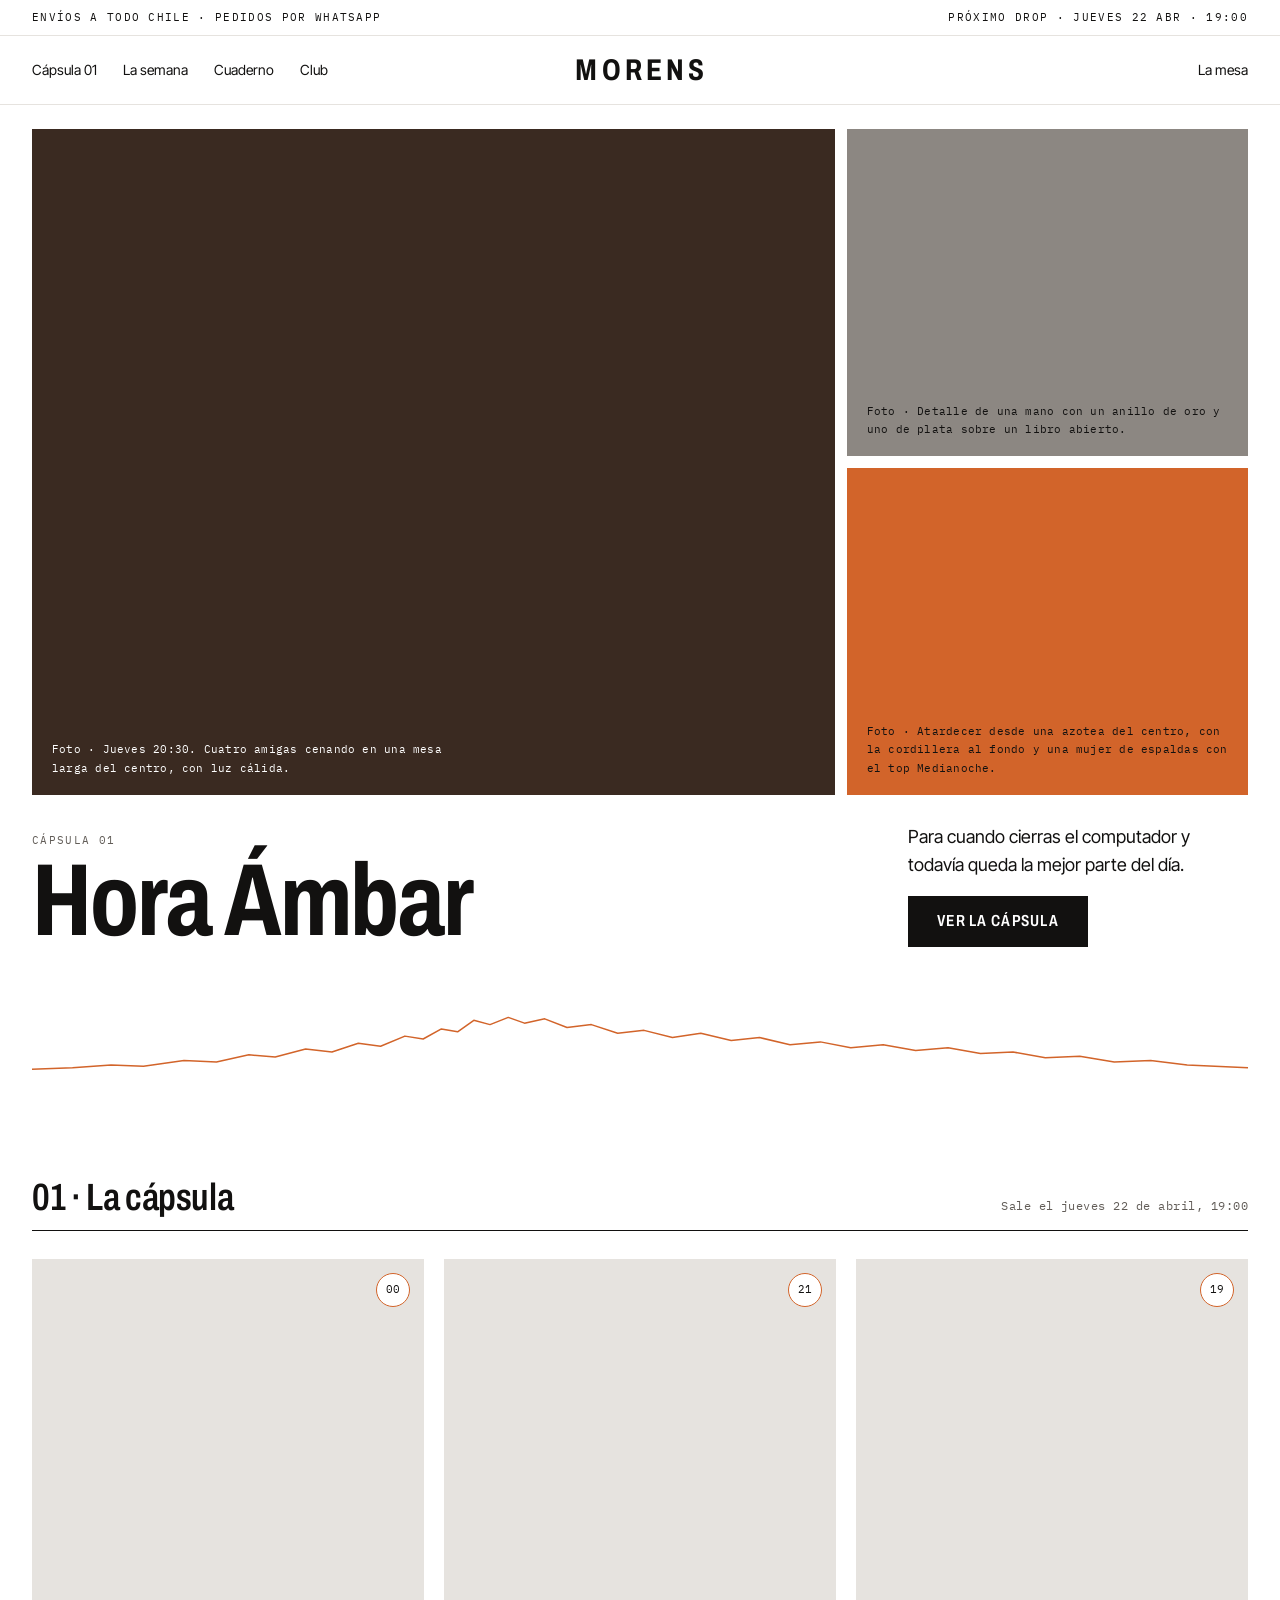
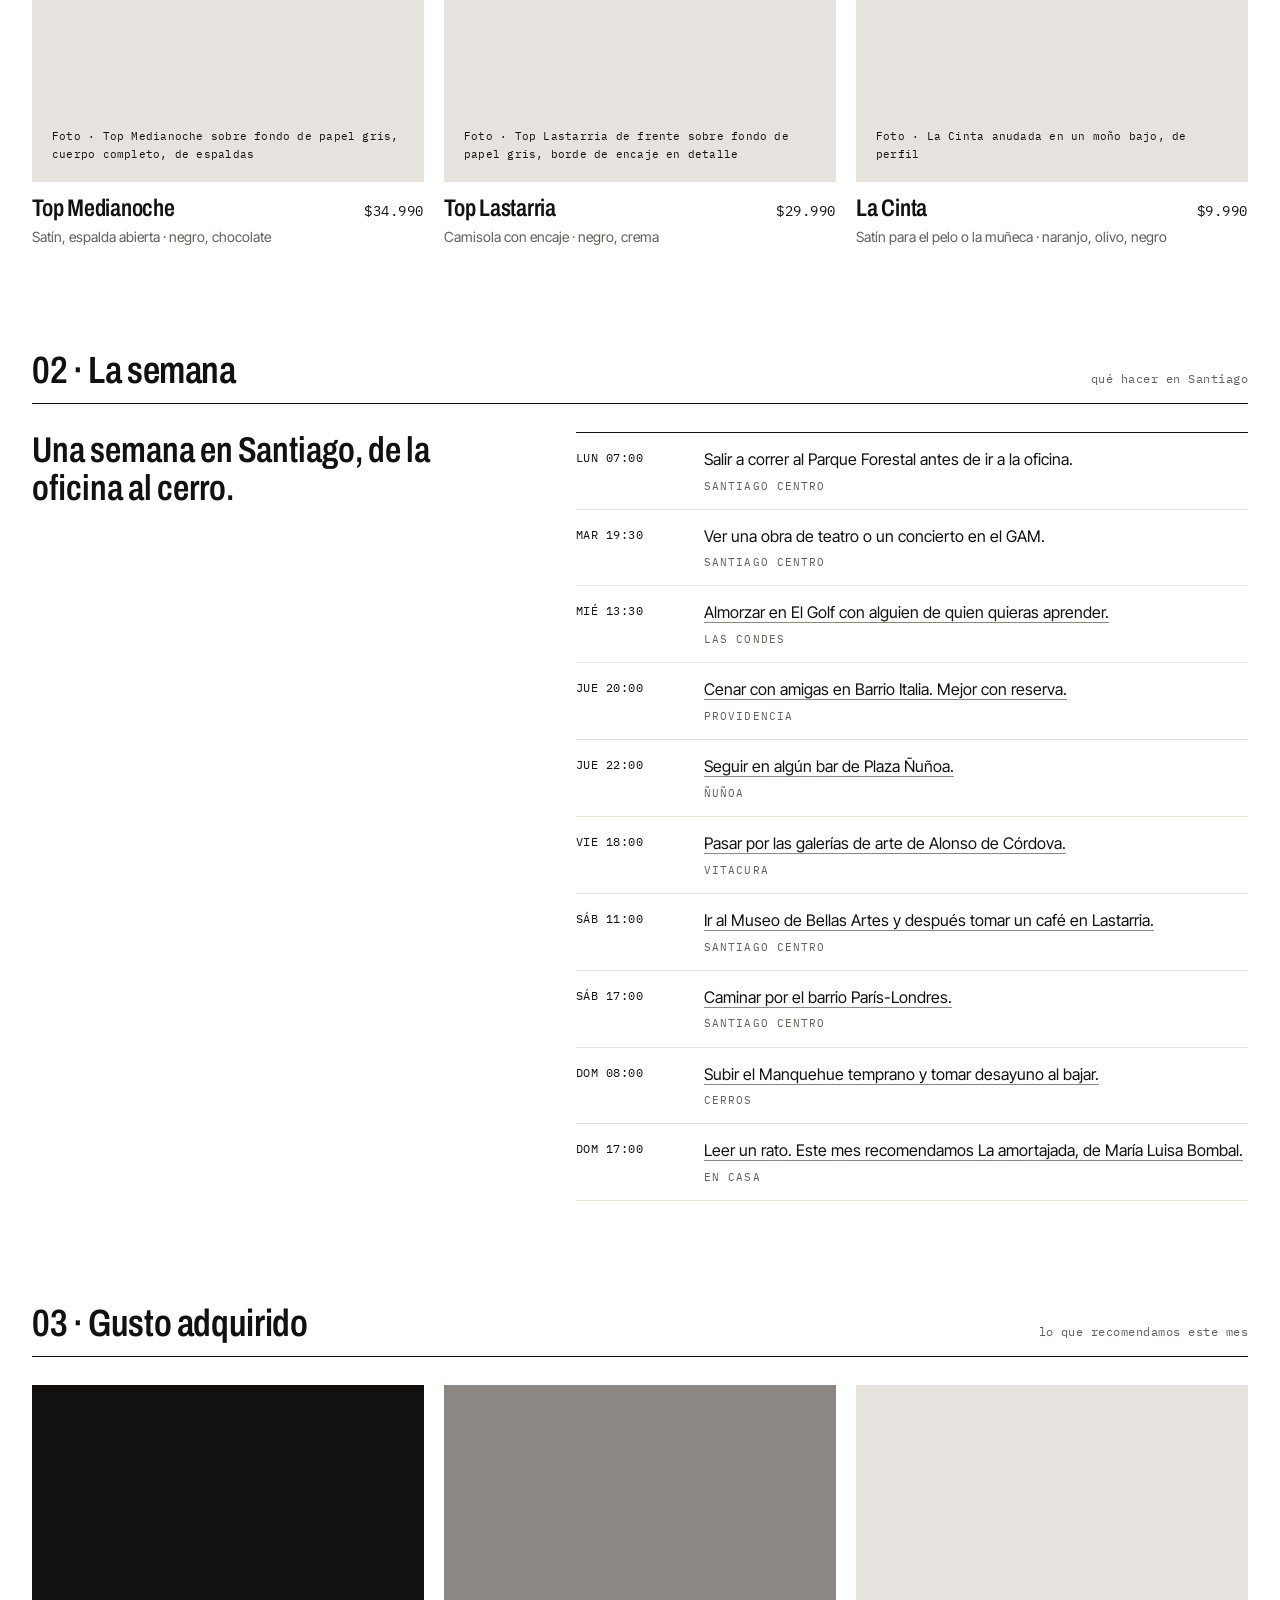
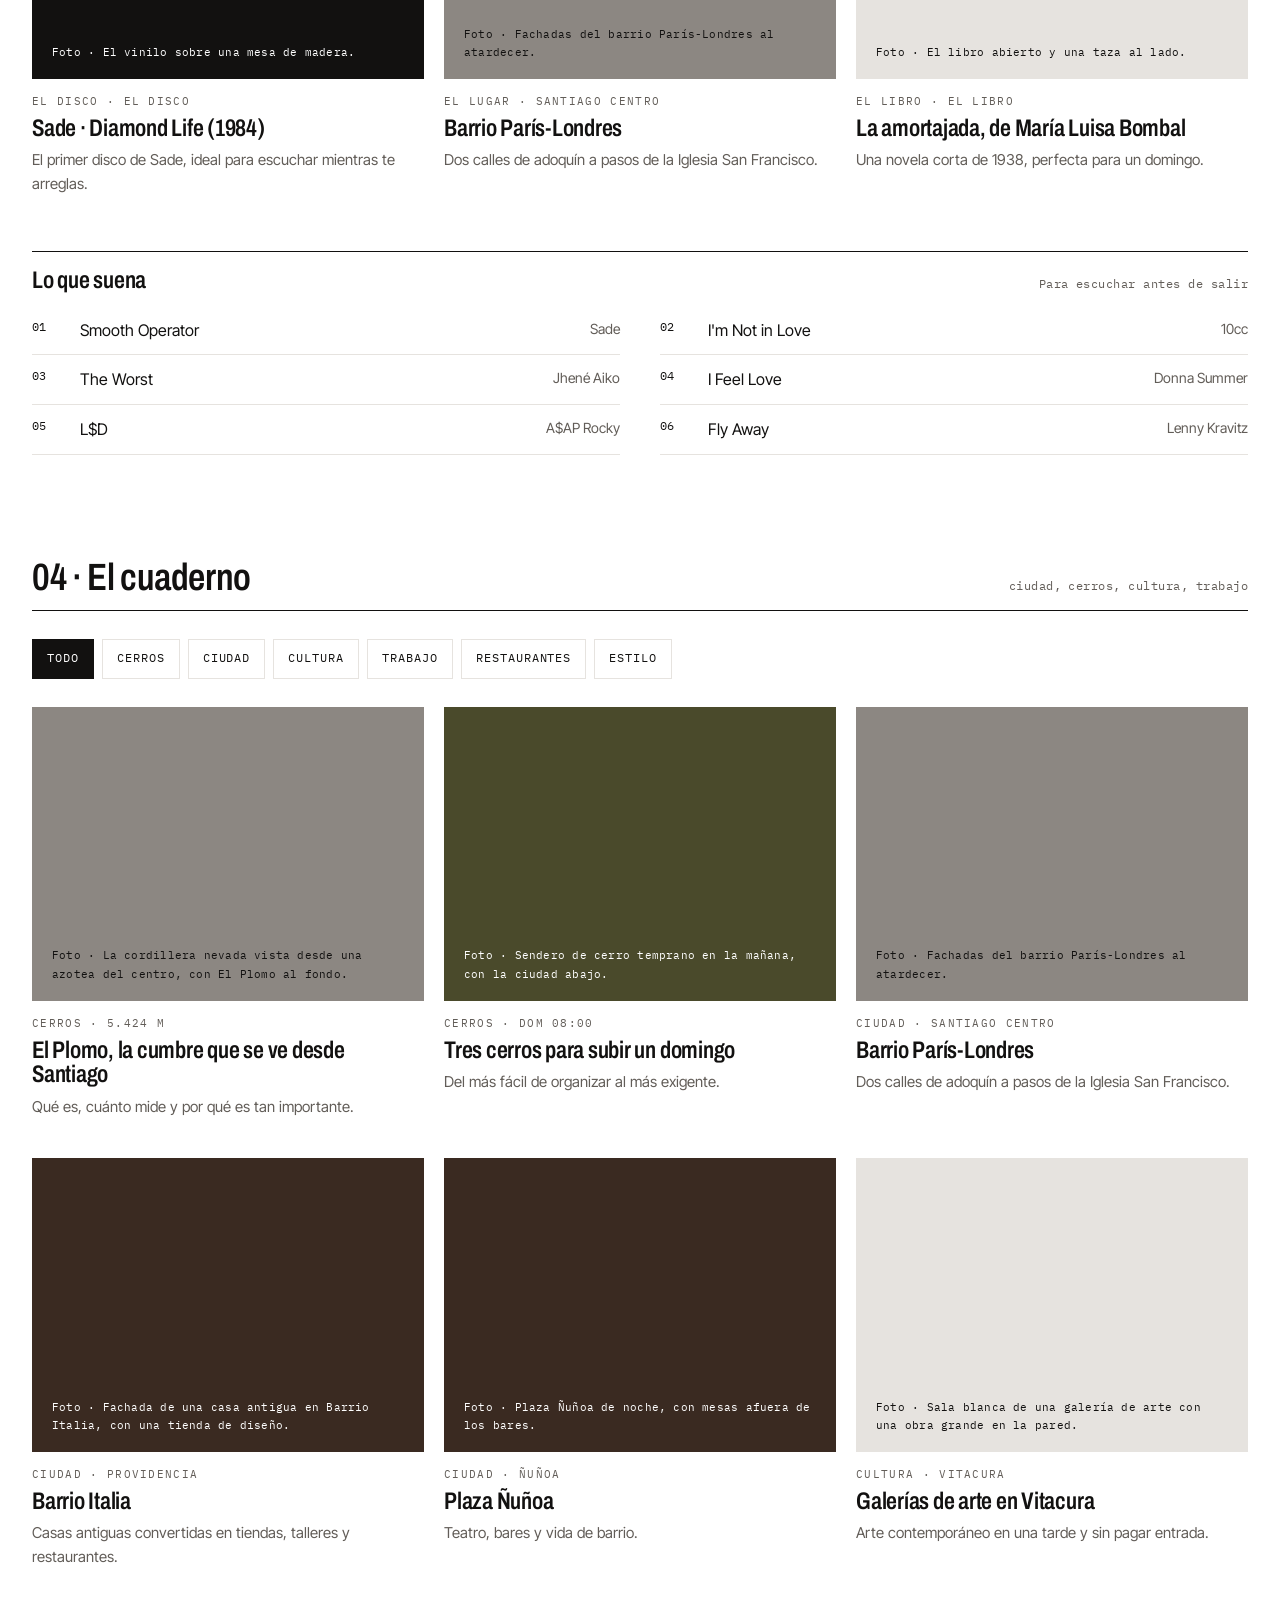
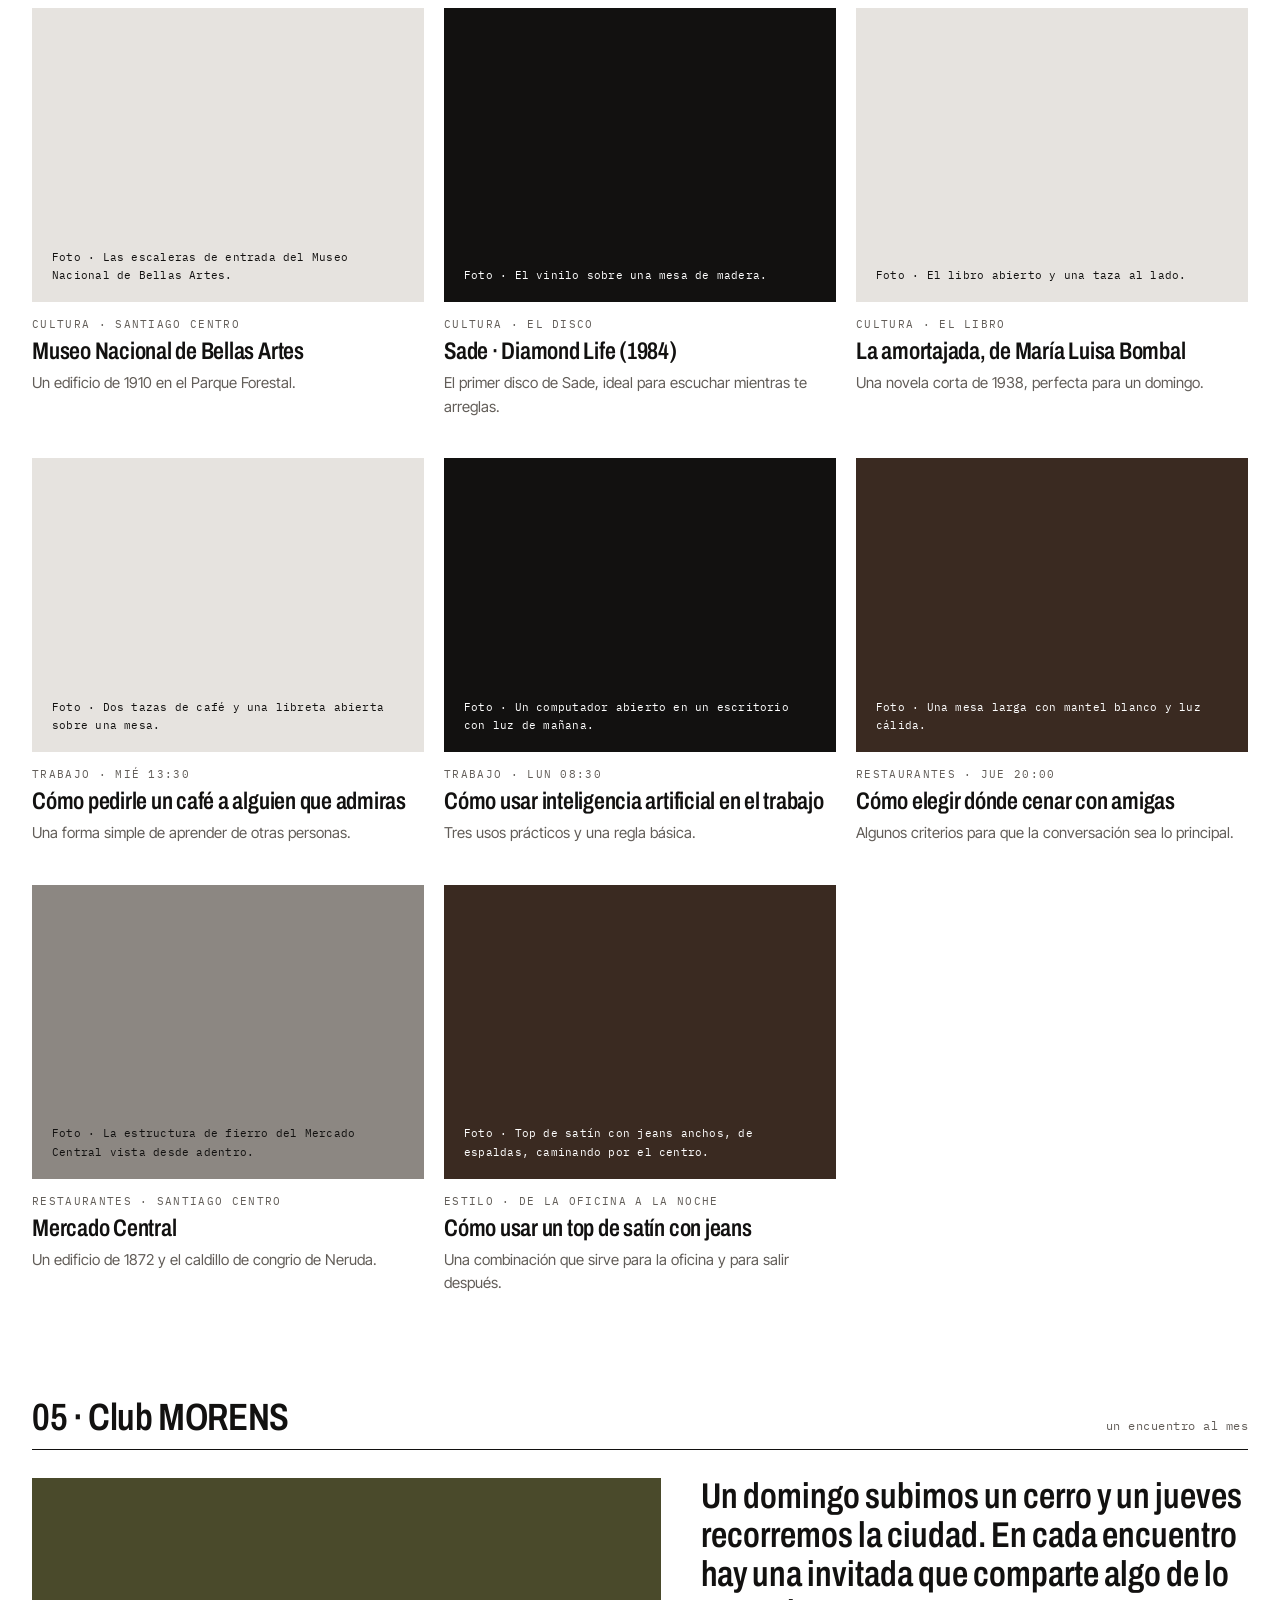
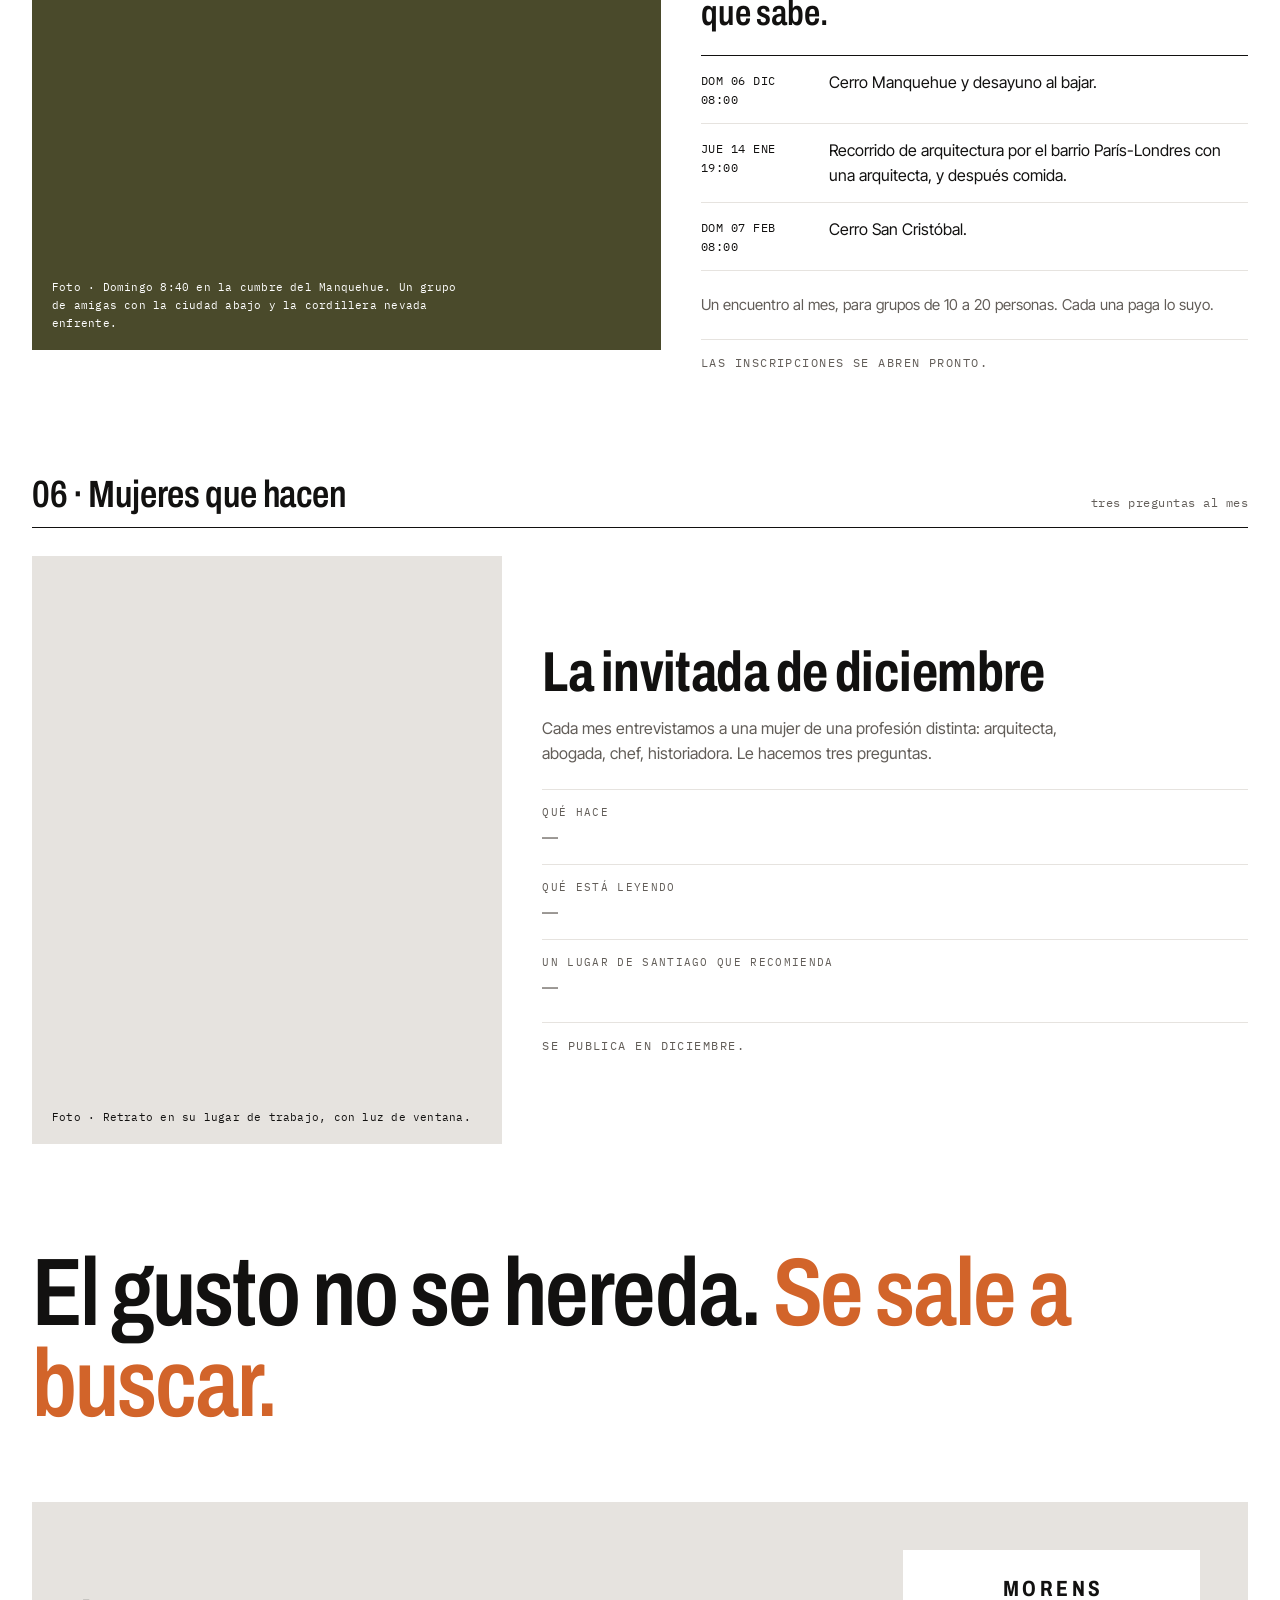
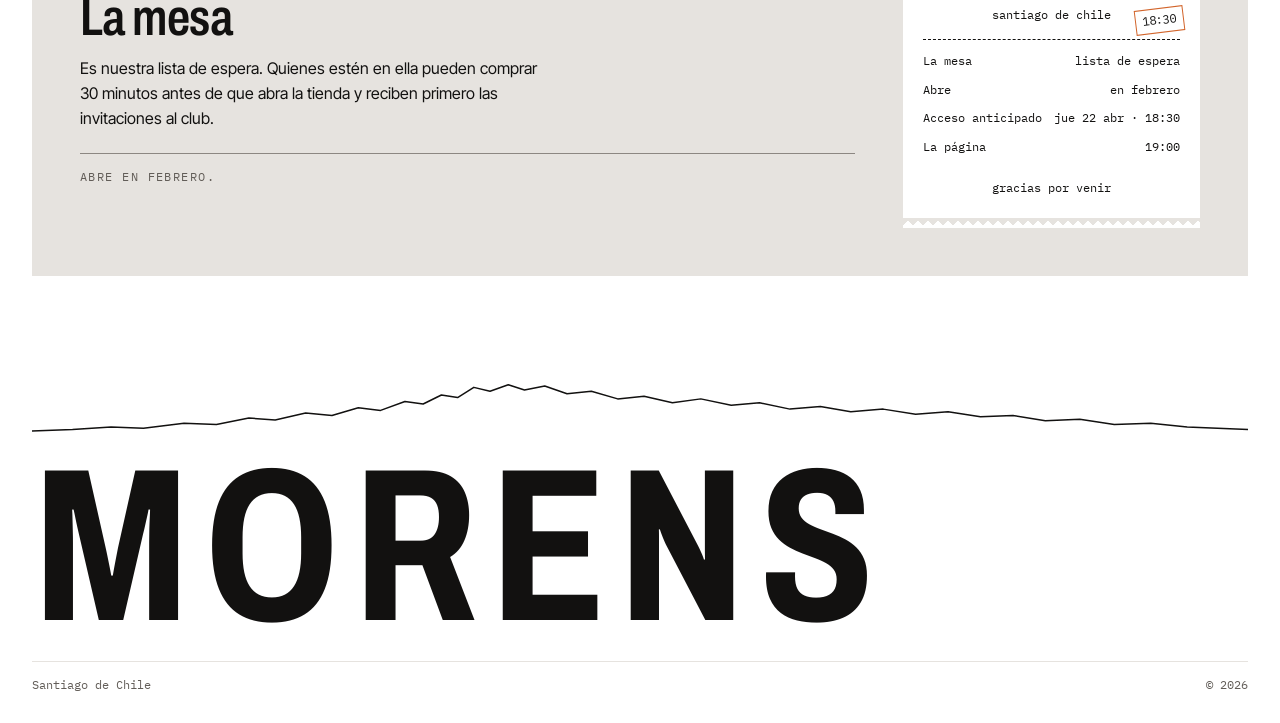
==== commit bcee9061: "Reescribir los textos de la página con un tono más natural Textos más simples e informativos, sin fr" ====
--- a/index.html
+++ b/index.html
@@ -41,7 +41,7 @@
         <span class="mono">qué hacer en Santiago</span>
       </div>
       <div class="semana">
-        <p class="frase">Una semana en Santiago, de la pega al cerro.</p>
+        <p class="frase">Una semana en Santiago, de la oficina al cerro.</p>
         <ol class="agenda agenda--semana" data-semana></ol>
       </div>
     </section>
@@ -60,7 +60,7 @@
     <section id="cuaderno" class="seccion contenedor" aria-labelledby="t-cuaderno">
       <div class="seccion__cabecera">
         <h2 id="t-cuaderno">04 · El cuaderno</h2>
-        <span class="mono">ciudad, cordillera, cultura, ambición</span>
+        <span class="mono">ciudad, cerros, cultura, trabajo</span>
       </div>
       <div class="filtros" role="group" aria-label="Filtrar notas por tema" data-filtros></div>
       <div class="grid-3" data-notas aria-live="polite"></div>
--- a/css/styles.css
+++ b/css/styles.css
@@ -245,6 +245,7 @@
 .agenda a { text-decoration-color: var(--piedra); text-underline-offset: 4px; }
 .agenda a:hover { text-decoration-color: var(--negro); }
 .agenda--semana li .mono { width: 112px; }
+.agenda__lugar { display: block; margin-top: 4px; font-size: 11px; color: var(--texto-2); text-transform: uppercase; letter-spacing: 0.1em; width: auto !important; }
 
 /* ---------- 03 · Gusto adquirido y notas ---------- */
 .nota-card a { display: block; text-decoration: none; }
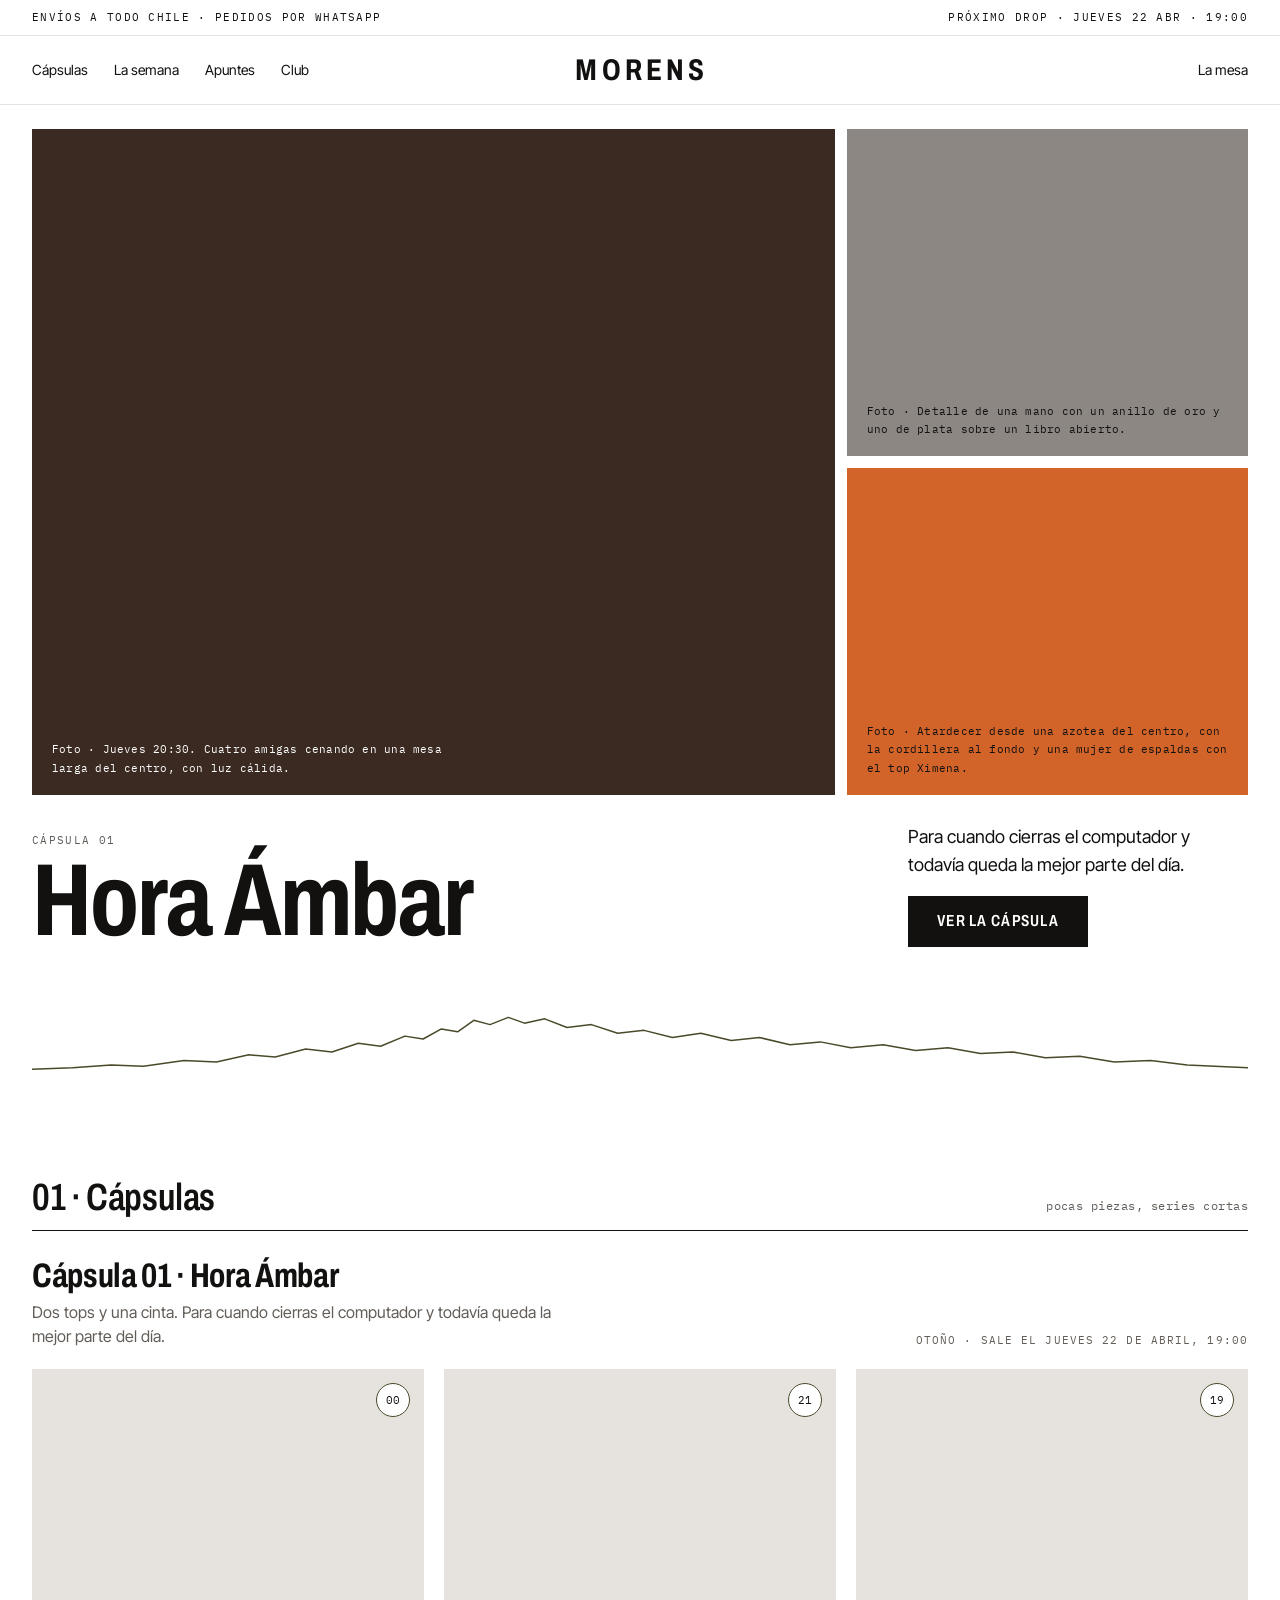
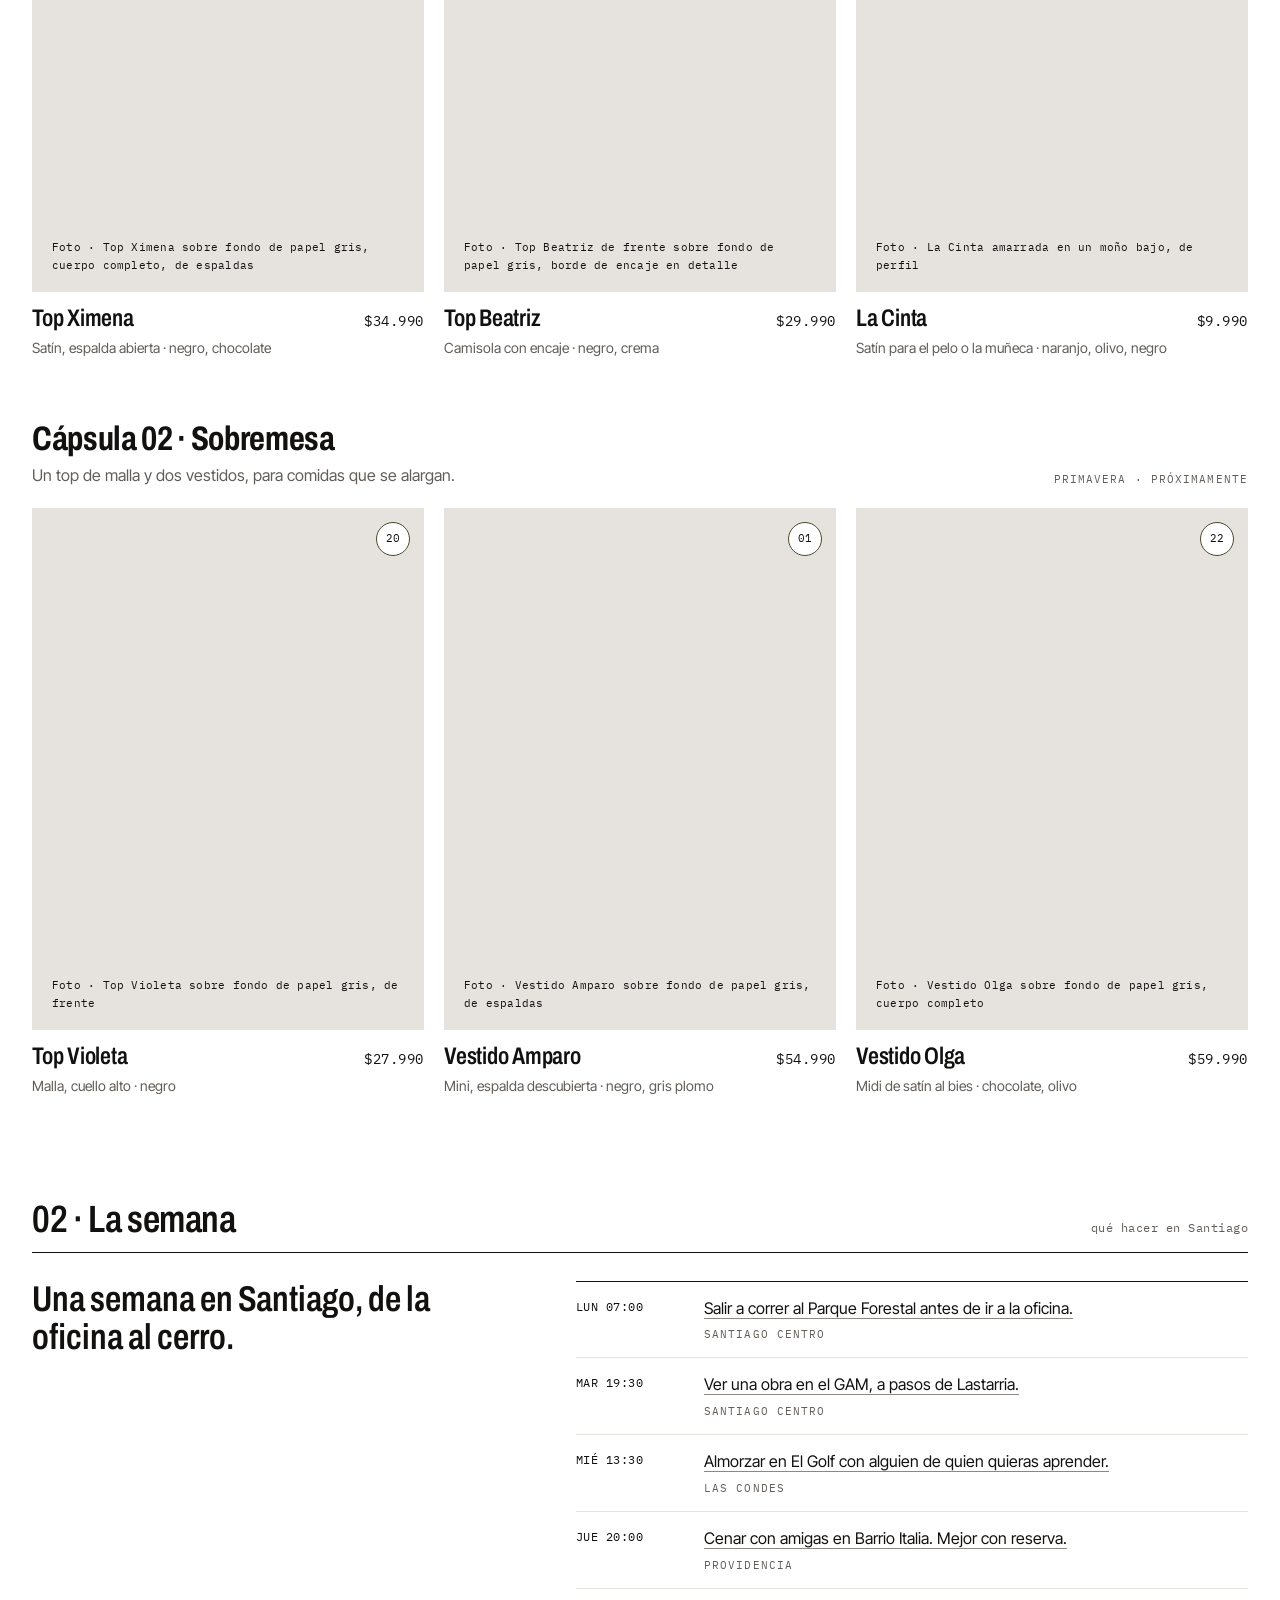
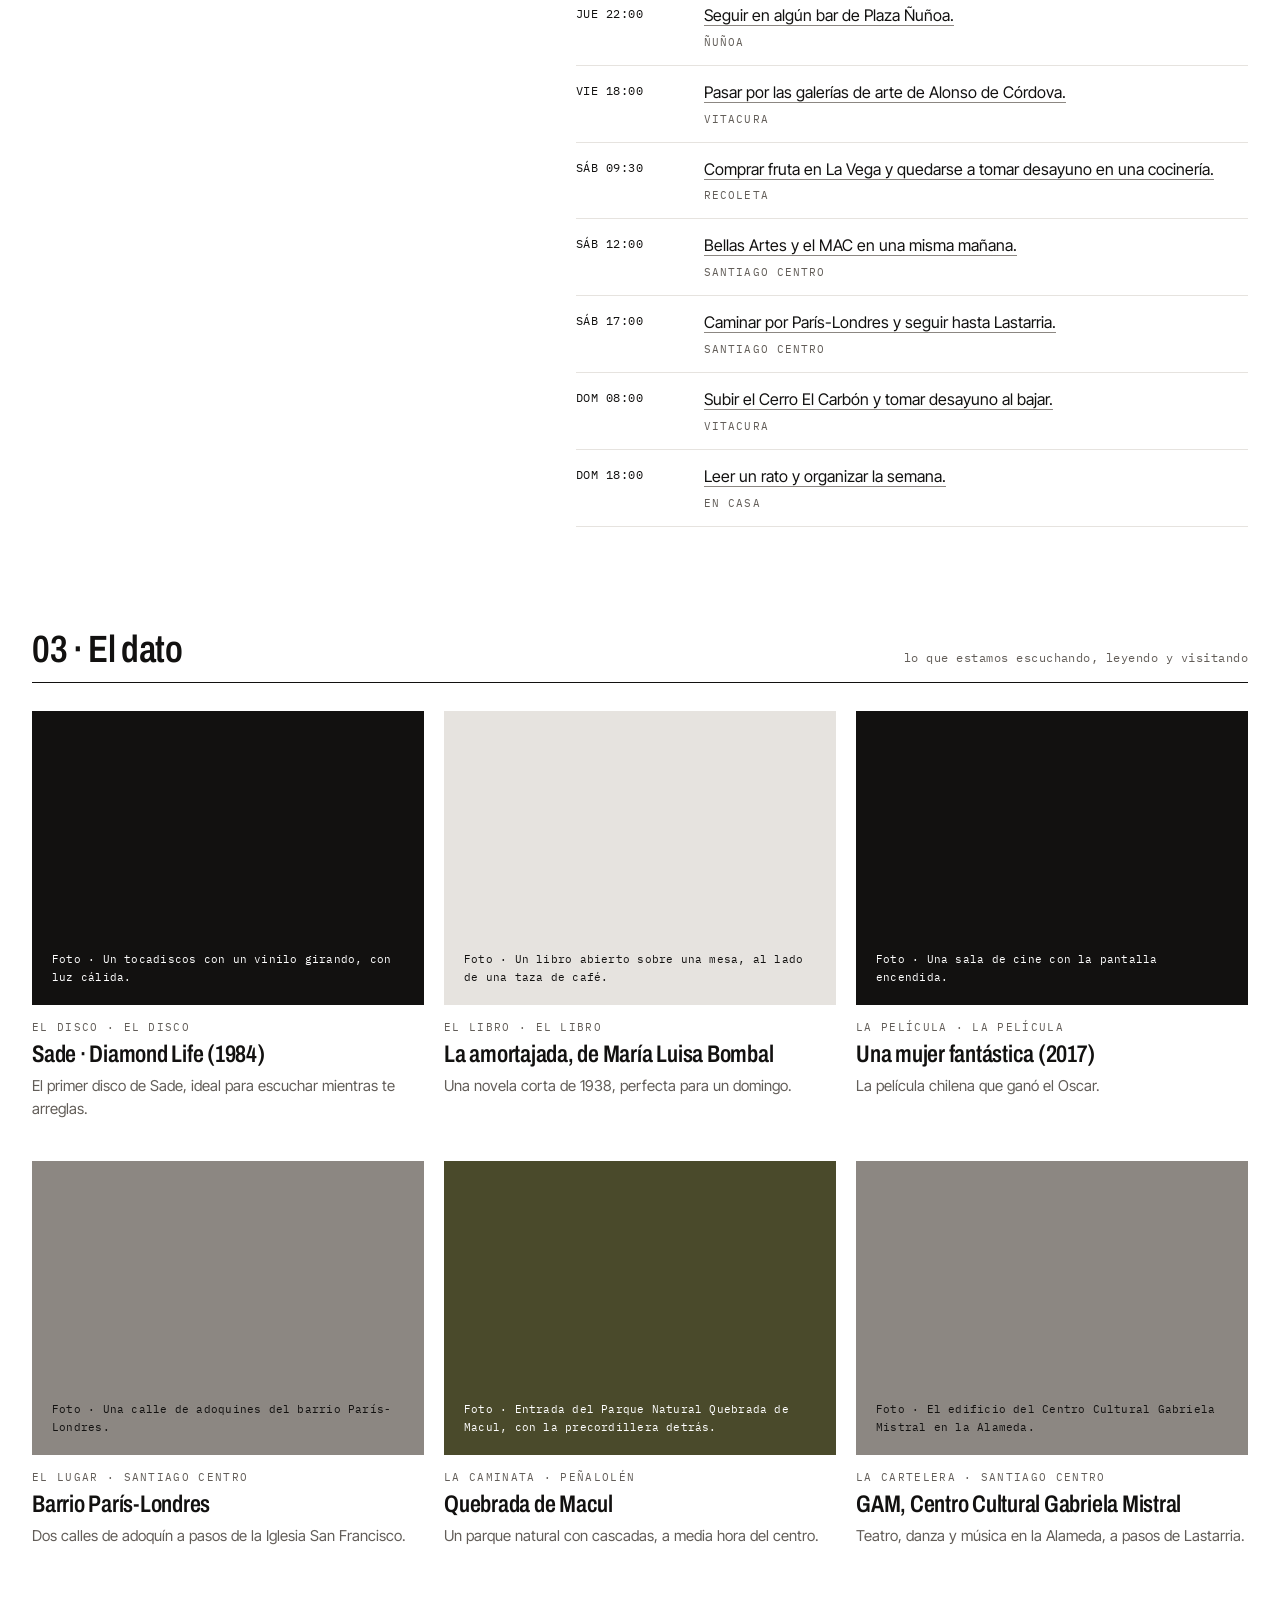
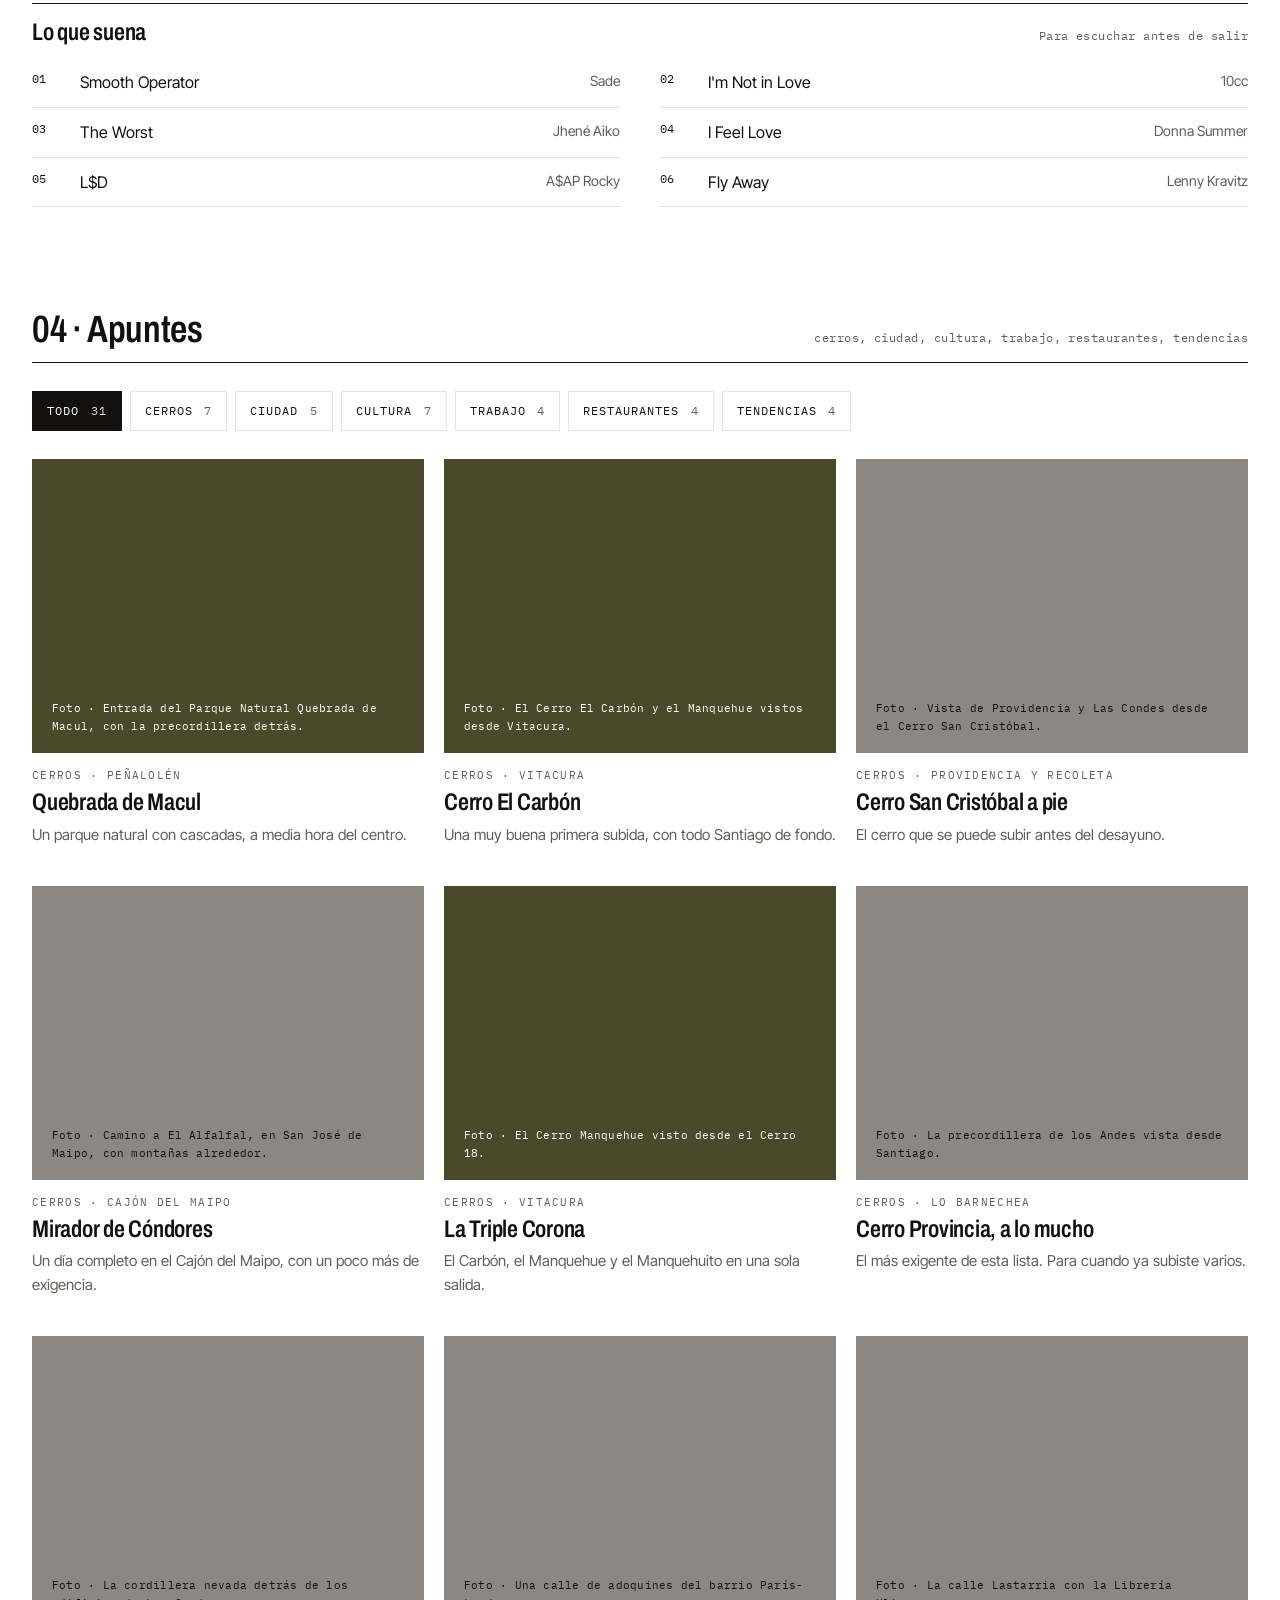
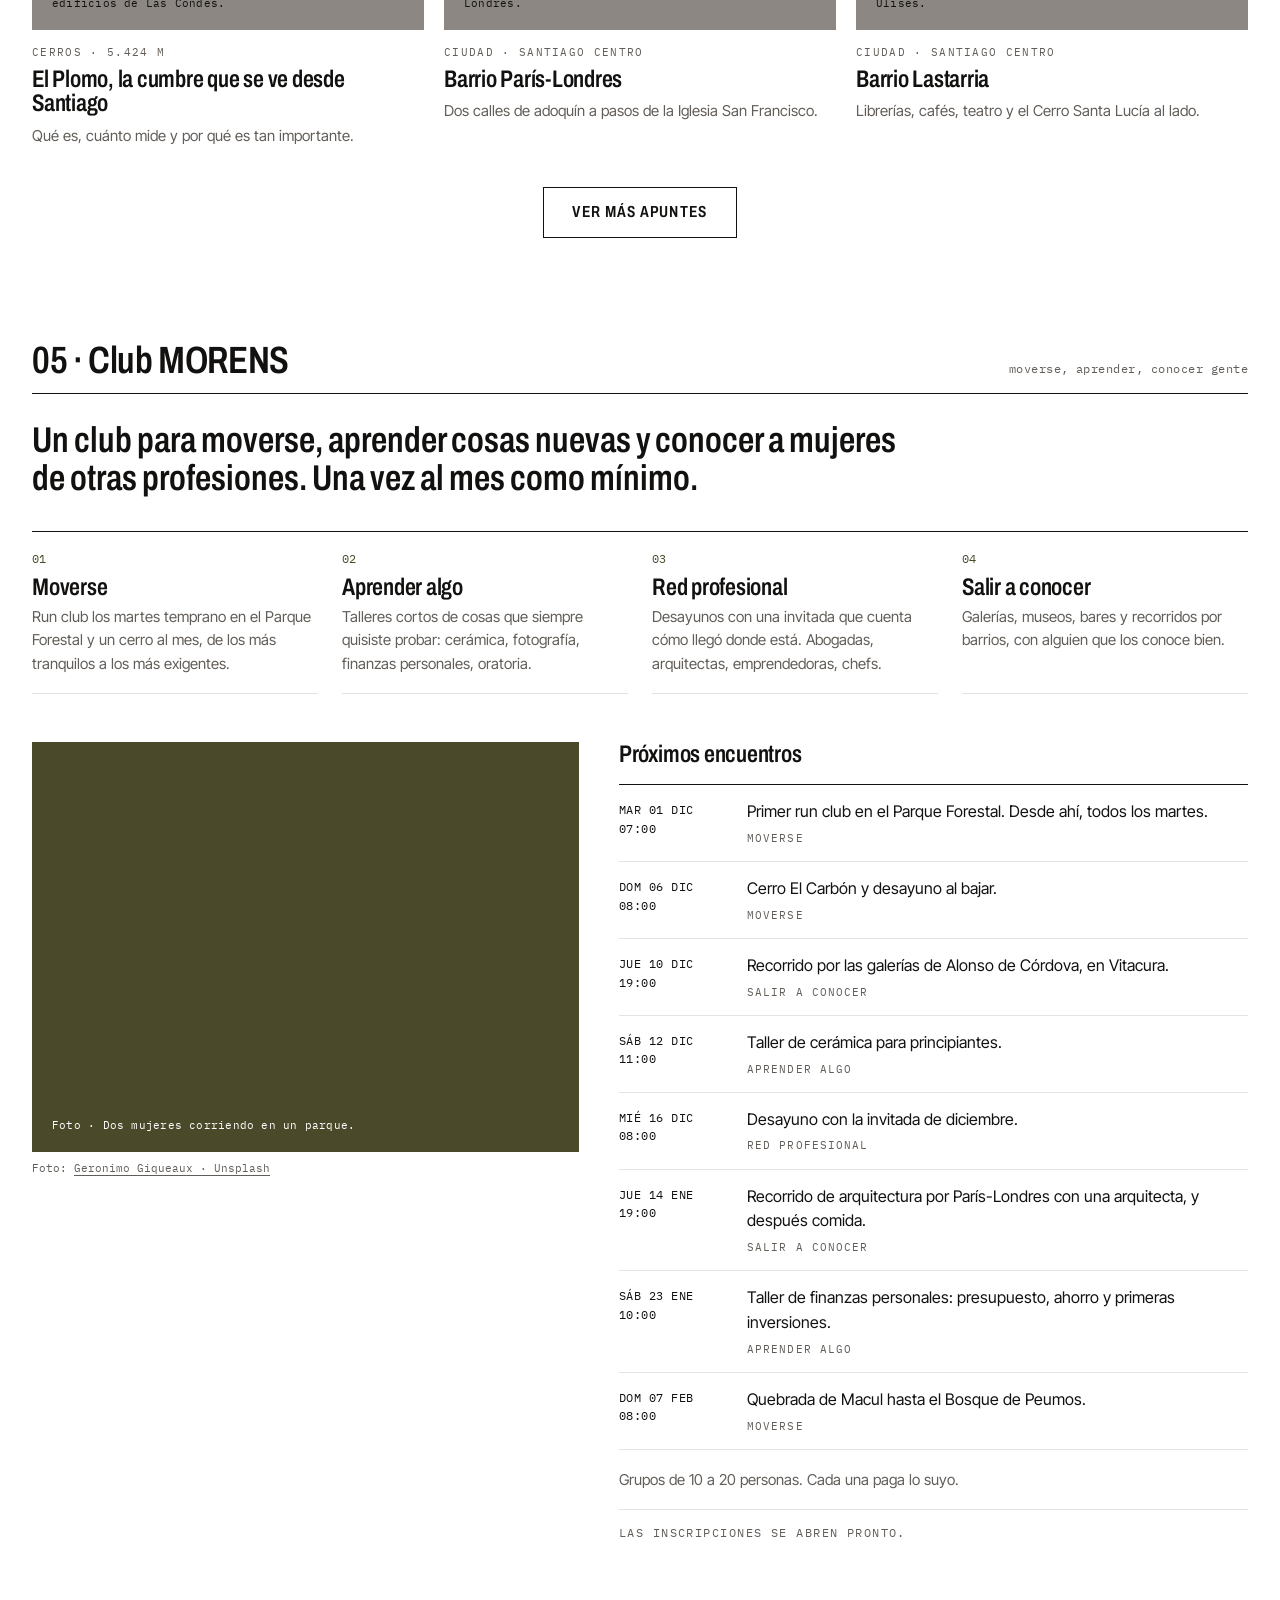
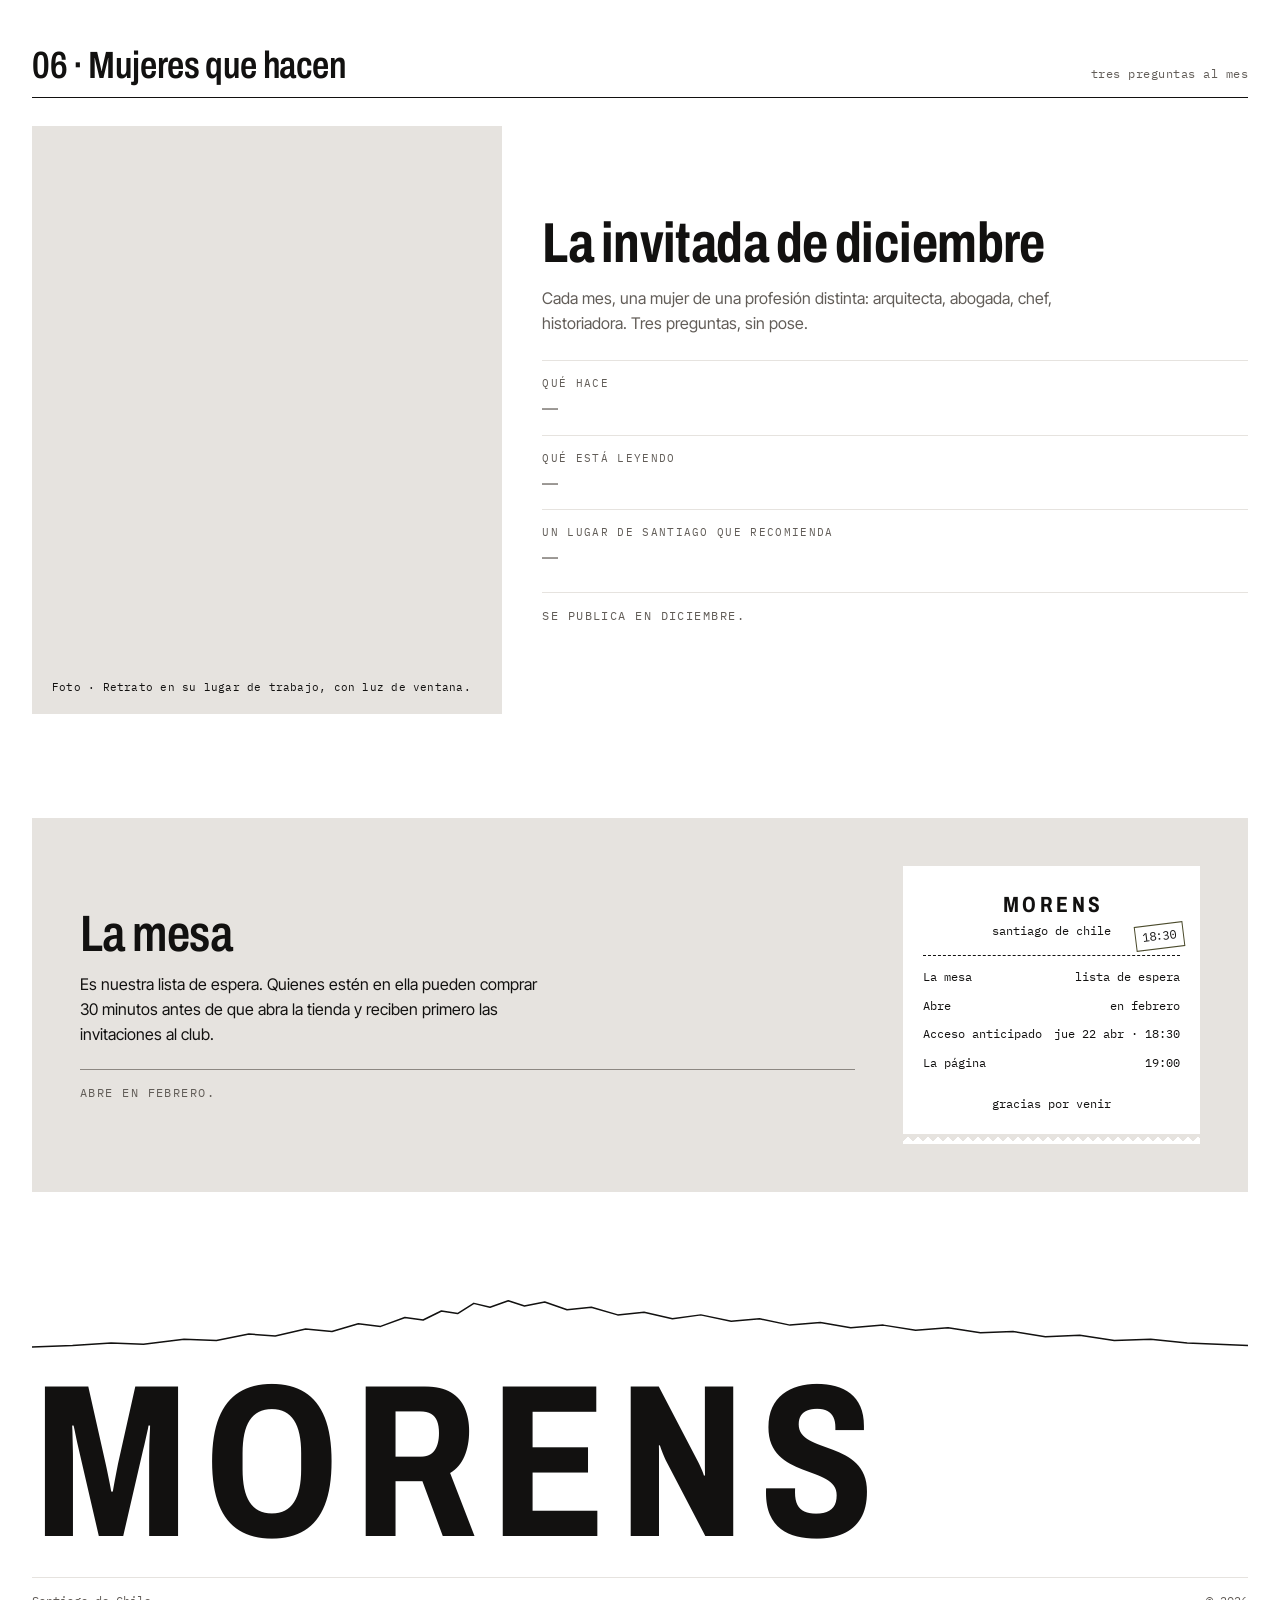
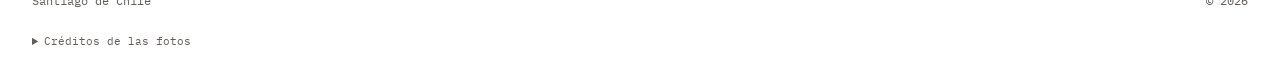
==== commit b47f6b38: "Ampliar la página: dos cápsulas, El dato, Apuntes y club con propósito - Acento en olivo en vez de n" ====
--- a/index.html
+++ b/index.html
@@ -4,7 +4,7 @@
   <meta charset="utf-8">
   <meta name="viewport" content="width=device-width, initial-scale=1">
   <title>MORENS · Santiago de Chile</title>
-  <meta name="description" content="MORENS, Santiago de Chile. Cápsula 01 · Hora Ámbar, el jueves 22 de abril a las 19:00. Mientras tanto, la semana en Santiago, recomendaciones y el Club MORENS.">
+  <meta name="description" content="MORENS, Santiago de Chile. Cápsula 01 · Hora Ámbar, el jueves 22 de abril a las 19:00. Mientras tanto: qué hacer en Santiago, cerros, cultura, restaurantes y el Club MORENS.">
   <meta property="og:title" content="MORENS · Santiago de Chile">
   <meta property="og:description" content="Cápsula 01 · Hora Ámbar. Jueves 22 de abril, 19:00.">
   <meta name="theme-color" content="#FFFFFF">
@@ -25,13 +25,13 @@
       <span data-cordillera="cordillera--portada"></span>
     </section>
 
-    <!-- 01 · La cápsula -->
-    <section id="capsula" class="seccion contenedor" aria-labelledby="t-capsula">
+    <!-- 01 · Cápsulas -->
+    <section id="capsulas" class="seccion contenedor" aria-labelledby="t-capsulas">
       <div class="seccion__cabecera">
-        <h2 id="t-capsula">01 · La cápsula</h2>
-        <span class="mono" data-capsula-estado></span>
+        <h2 id="t-capsulas">01 · Cápsulas</h2>
+        <span class="mono">pocas piezas, series cortas</span>
       </div>
-      <div class="grid-3" data-capsula></div>
+      <div data-capsulas></div>
     </section>
 
     <!-- 02 · La semana -->
@@ -46,31 +46,32 @@
       </div>
     </section>
 
-    <!-- 03 · Gusto adquirido -->
-    <section id="gusto" class="seccion contenedor" aria-labelledby="t-gusto">
+    <!-- 03 · El dato -->
+    <section id="el-dato" class="seccion contenedor" aria-labelledby="t-dato">
       <div class="seccion__cabecera">
-        <h2 id="t-gusto">03 · Gusto adquirido</h2>
-        <span class="mono">lo que recomendamos este mes</span>
+        <h2 id="t-dato">03 · El dato</h2>
+        <span class="mono">lo que estamos escuchando, leyendo y visitando</span>
       </div>
-      <div class="grid-3" data-recomendaciones></div>
+      <div class="grid-3" data-dato></div>
       <div class="playlist" data-playlist></div>
     </section>
 
-    <!-- 04 · El cuaderno -->
-    <section id="cuaderno" class="seccion contenedor" aria-labelledby="t-cuaderno">
+    <!-- 04 · Apuntes -->
+    <section id="apuntes" class="seccion contenedor" aria-labelledby="t-apuntes">
       <div class="seccion__cabecera">
-        <h2 id="t-cuaderno">04 · El cuaderno</h2>
-        <span class="mono">ciudad, cerros, cultura, trabajo</span>
+        <h2 id="t-apuntes">04 · Apuntes</h2>
+        <span class="mono">cerros, ciudad, cultura, trabajo, restaurantes, tendencias</span>
       </div>
-      <div class="filtros" role="group" aria-label="Filtrar notas por tema" data-filtros></div>
+      <div class="filtros" role="group" aria-label="Filtrar apuntes por tema" data-filtros></div>
       <div class="grid-3" data-notas aria-live="polite"></div>
+      <button class="btn btn--linea ver-mas" type="button" data-ver-mas hidden>Ver más apuntes</button>
     </section>
 
     <!-- 05 · Club MORENS -->
     <section id="club" class="seccion contenedor" aria-labelledby="t-club">
       <div class="seccion__cabecera">
         <h2 id="t-club">05 · Club MORENS</h2>
-        <span class="mono">un encuentro al mes</span>
+        <span class="mono">moverse, aprender, conocer gente</span>
       </div>
       <div class="club" data-club></div>
     </section>
@@ -84,13 +85,8 @@
       <div class="anfitriona" data-anfitriona></div>
     </section>
 
-    <!-- La idea, una sola vez -->
-    <section class="cierre contenedor" aria-label="Gusto adquirido">
-      <p>El gusto no se hereda. <span>Se sale a buscar.</span></p>
-    </section>
-
     <!-- La mesa -->
-    <section id="la-mesa" class="contenedor">
+    <section id="la-mesa" class="contenedor la-mesa-seccion">
       <div class="la-mesa" data-la-mesa></div>
     </section>
   </main>
--- a/css/styles.css
+++ b/css/styles.css
@@ -1,8 +1,8 @@
 /* ============================================================
    MORENS · estilos
    Paleta, tipografía y reglas del libro de marca.
-   El naranjo es acento: líneas, timbres y títulos grandes.
-   Nunca en texto chico.
+   El acento es el olivo: líneas, timbres y títulos grandes.
+   El naranjo queda para las fotos.
    ============================================================ */
 :root {
   --blanco: #FFFFFF;
@@ -10,6 +10,7 @@
   --piedra: #8C8782;    /* líneas y fondos; sobre blanco no alcanza contraste para texto chico */
   --claro: #E6E3DF;
   --naranjo: #D2642A;
+  --acento: var(--olivo);
   --olivo: #4A4A2B;
   --chocolate: #3A2A21;
   --texto-2: #625D58;   /* gris piedra oscurecido para texto secundario legible (6:1 sobre blanco) */
@@ -52,7 +53,7 @@
   letter-spacing: -0.01em;
 }
 p { margin: 0; }
-:focus-visible { outline: 2px solid var(--naranjo); outline-offset: 3px; }
+:focus-visible { outline: 2px solid var(--acento); outline-offset: 3px; }
 
 .contenedor { width: 100%; max-width: var(--ancho); margin: 0 auto; padding: 0 var(--margen); }
 
@@ -146,7 +147,7 @@
   display: flex; align-items: flex-end;
   background: var(--claro); color: var(--negro);
 }
-.foto img { width: 100%; height: 100%; object-fit: cover; }
+.foto img { position: absolute; inset: 0; width: 100%; height: 100%; object-fit: cover; }
 .foto__desc {
   display: block; padding: 18px 20px; max-width: 460px;
   font-family: var(--mono); font-size: 11px; line-height: 1.65; letter-spacing: 0.02em;
@@ -160,7 +161,7 @@
 
 /* ---------- Elementos de sistema ---------- */
 .cordillera { display: block; width: 100%; height: 64px; overflow: visible; }
-.cordillera polyline { fill: none; stroke: var(--naranjo); stroke-width: 1.5; vector-effect: non-scaling-stroke; stroke-linejoin: round; }
+.cordillera polyline { fill: none; stroke: var(--acento); stroke-width: 1.5; vector-effect: non-scaling-stroke; stroke-linejoin: round; }
 .cordillera--pie polyline { stroke: var(--negro); }
 .cordillera--portada { margin-top: 56px; height: 72px; }
 
@@ -168,7 +169,7 @@
   position: absolute; top: 14px; right: 14px; z-index: 1;
   display: grid; place-items: center;
   width: 34px; height: 34px; border-radius: 50%;
-  border: 1px solid var(--naranjo); background: var(--blanco);
+  border: 1px solid var(--acento); background: var(--blanco);
   font-family: var(--mono); font-size: 11px; color: var(--negro);
 }
 
@@ -178,7 +179,7 @@
   border: 1px solid var(--claro);
 }
 .horas li { display: grid; place-items: center; width: 30px; height: 30px; font-family: var(--mono); font-size: 12px; }
-.horas__suya { border: 1px solid var(--naranjo); border-radius: 50%; }
+.horas__suya { border: 1px solid var(--acento); border-radius: 50%; }
 
 /* ---------- Secciones ---------- */
 .seccion { padding: 64px var(--margen) 0; }
@@ -218,14 +219,14 @@
 
 /* ---------- 01 · La cápsula ---------- */
 @media (max-width: 759px) {
-  [data-capsula] {
+  .carrusel {
     grid-auto-flow: column; grid-auto-columns: 78%;
     overflow-x: auto; scroll-snap-type: x mandatory; scroll-padding-inline: var(--margen); gap: 12px;
     margin-inline: calc(var(--margen) * -1); padding: 0 var(--margen) 8px;
     scrollbar-width: none;
   }
-  [data-capsula]::-webkit-scrollbar { display: none; }
-  [data-capsula] > * { scroll-snap-align: start; }
+  .carrusel::-webkit-scrollbar { display: none; }
+  .carrusel > * { scroll-snap-align: start; }
 }
 .producto__link { display: block; text-decoration: none; }
 .producto__img { position: relative; }
@@ -282,10 +283,19 @@
 .filtros button[aria-pressed="true"] { background: var(--negro); border-color: var(--negro); color: var(--blanco); }
 
 /* ---------- 05 · Club ---------- */
-.club { display: grid; gap: 28px; }
-@media (min-width: 900px) { .club { grid-template-columns: 1.15fr 1fr; gap: 40px; } }
+.club__frase { max-width: 900px; margin-bottom: 32px; }
+.club__pilares { list-style: none; margin: 0 0 48px; padding: 0; display: grid; gap: 0 24px; border-top: 1px solid var(--negro); }
+@media (min-width: 760px) { .club__pilares { grid-template-columns: repeat(2, 1fr); } }
+@media (min-width: 1100px) { .club__pilares { grid-template-columns: repeat(4, 1fr); } }
+.club__pilares li { padding: 18px 0; border-bottom: 1px solid var(--claro); display: grid; gap: 6px; align-content: start; }
+.club__pilares .mono { color: var(--acento); }
+.club__pilares h3 { font-size: 24px; }
+.club__pilares p { color: var(--texto-2); font-size: 15px; }
+.club__cuerpo { display: grid; gap: 28px; }
+@media (min-width: 900px) { .club__cuerpo { grid-template-columns: 1fr 1.15fr; gap: 40px; } }
 .club__foto { aspect-ratio: 4 / 3; }
-.club__texto { display: grid; gap: 22px; align-content: start; }
+.club__subtitulo { font-size: 24px; }
+.club__texto { display: grid; gap: 18px; align-content: start; }
 .club__detalle { color: var(--texto-2); font-size: 15px; }
 .club__texto .btn { justify-self: start; }
 
@@ -302,13 +312,29 @@
 .anfitriona dd { margin: 0; color: var(--texto-2); }
 .anfitriona .estado { margin: 8px 0 0; max-width: none; }
 
-/* ---------- Cierre ---------- */
-.cierre { padding-top: 104px; padding-bottom: 72px; }
-.cierre p {
-  font-family: var(--titulo); font-stretch: 75%; font-weight: 600;
-  font-size: clamp(44px, 7.5vw, 112px); line-height: 0.95; letter-spacing: -0.02em; max-width: 1100px;
-}
-.cierre span { color: var(--naranjo); }
+/* ---------- Cápsulas ---------- */
+.capsula + .capsula { margin-top: 64px; }
+.capsula__cabecera { display: flex; flex-wrap: wrap; justify-content: space-between; align-items: end; gap: 8px 24px; margin-bottom: 20px; }
+.capsula__cabecera h3 { font-size: clamp(26px, 3vw, 34px); font-weight: 700; }
+.capsula__cabecera p:not(.mono) { color: var(--texto-2); margin-top: 6px; max-width: 560px; }
+.capsula__estado { text-transform: uppercase; letter-spacing: 0.1em; font-size: 11px; color: var(--texto-2); }
+
+/* ---------- Apuntes ---------- */
+.filtros button span { color: var(--texto-2); margin-left: 4px; }
+.filtros button[aria-pressed="true"] span { color: var(--claro); }
+.ver-mas { display: flex; margin: 40px auto 0; }
+.ver-mas[hidden] { display: none; }
+
+/* ---------- Créditos de fotos ---------- */
+.credito { margin-top: 8px; font-family: var(--mono); font-size: 11px; color: var(--texto-2); }
+.credito a { text-underline-offset: 3px; }
+.creditos { margin-top: 16px; font-family: var(--mono); font-size: 11px; color: var(--texto-2); }
+.creditos summary { cursor: pointer; padding: 6px 0; }
+.creditos ul { list-style: none; margin: 8px 0 0; padding: 0; columns: 2 260px; column-gap: 32px; }
+.creditos li { padding: 3px 0; break-inside: avoid; }
+.creditos a { text-underline-offset: 3px; }
+
+.la-mesa-seccion { padding-top: 104px; }
 
 /* ---------- La mesa y la boleta ---------- */
 .la-mesa {
@@ -341,7 +367,7 @@
 .boleta__gracias { text-align: center; margin-top: 18px; }
 .sello-hora {
   position: absolute; top: 58px; right: 16px;
-  padding: 2px 6px; border: 1px solid var(--naranjo);
+  padding: 2px 6px; border: 1px solid var(--acento);
   transform: rotate(-7deg); background: var(--blanco);
   font-family: var(--mono); font-size: 12px; color: var(--negro);
 }
